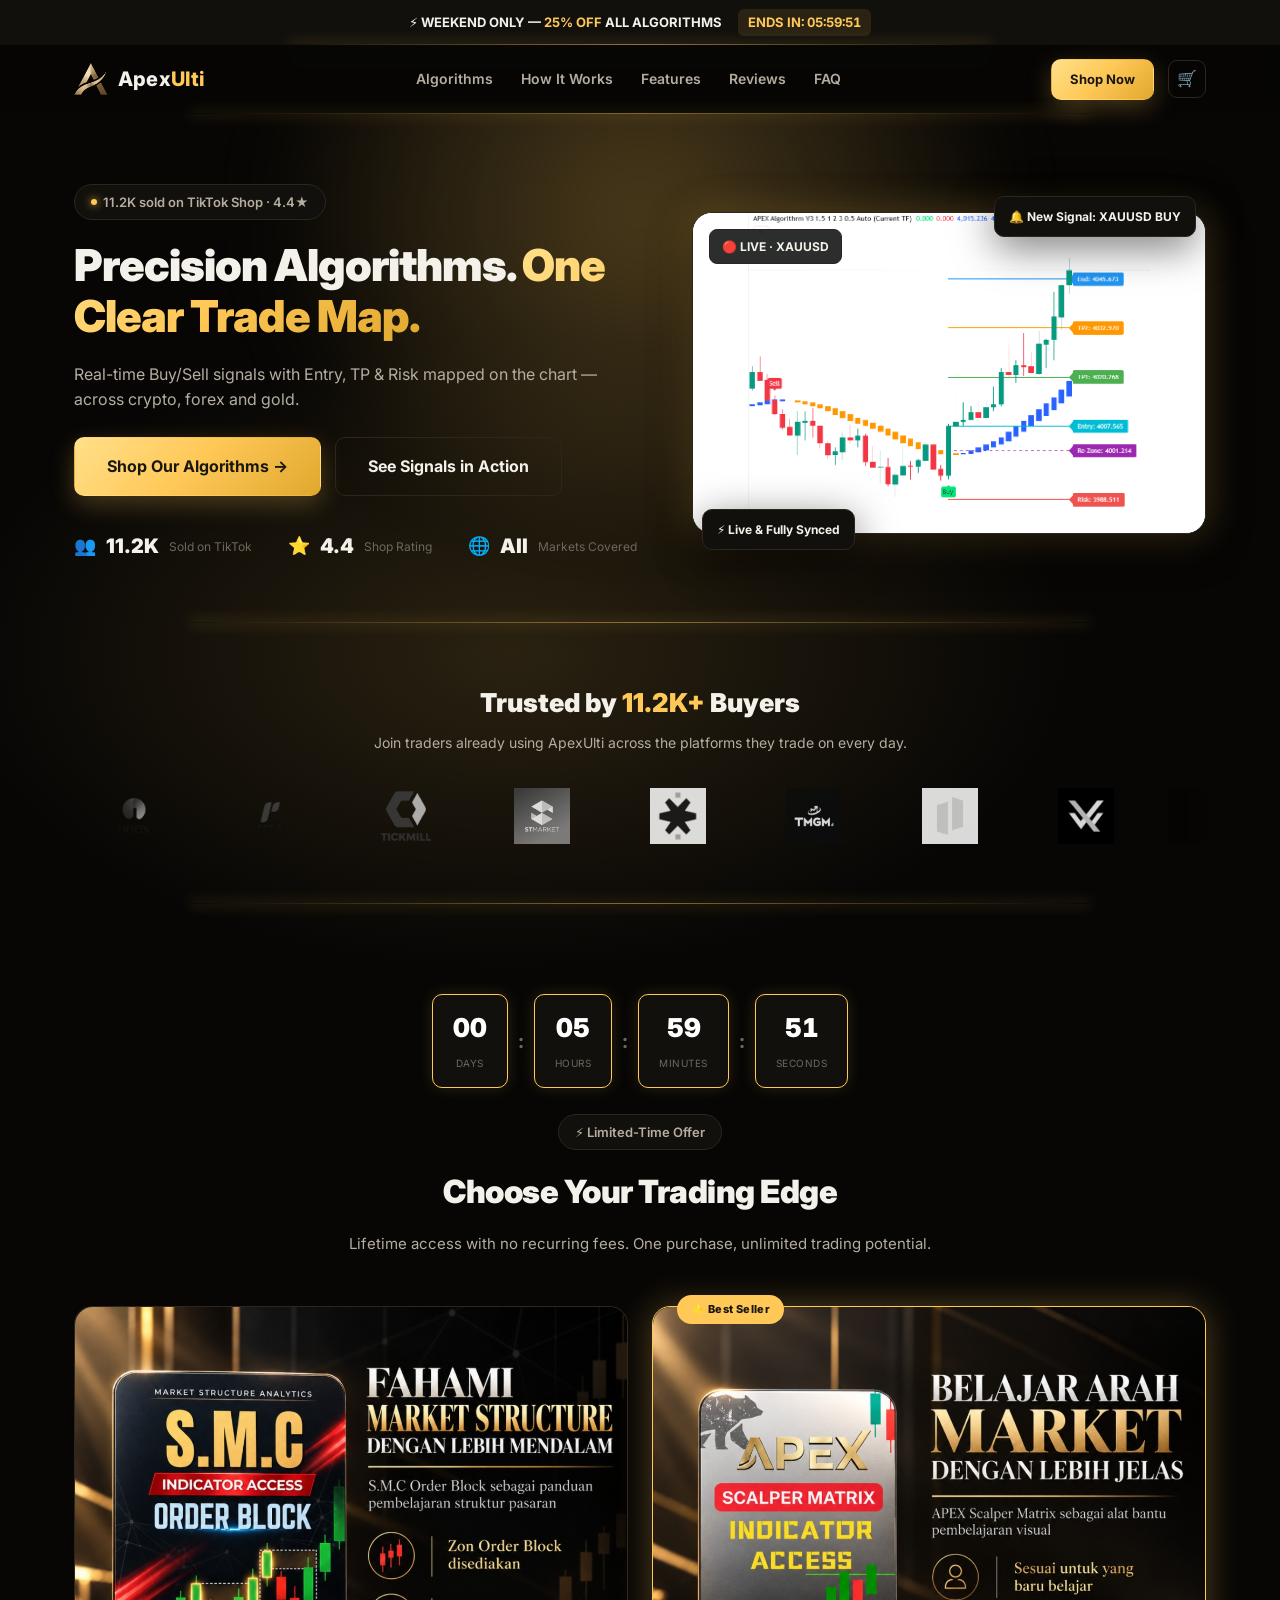
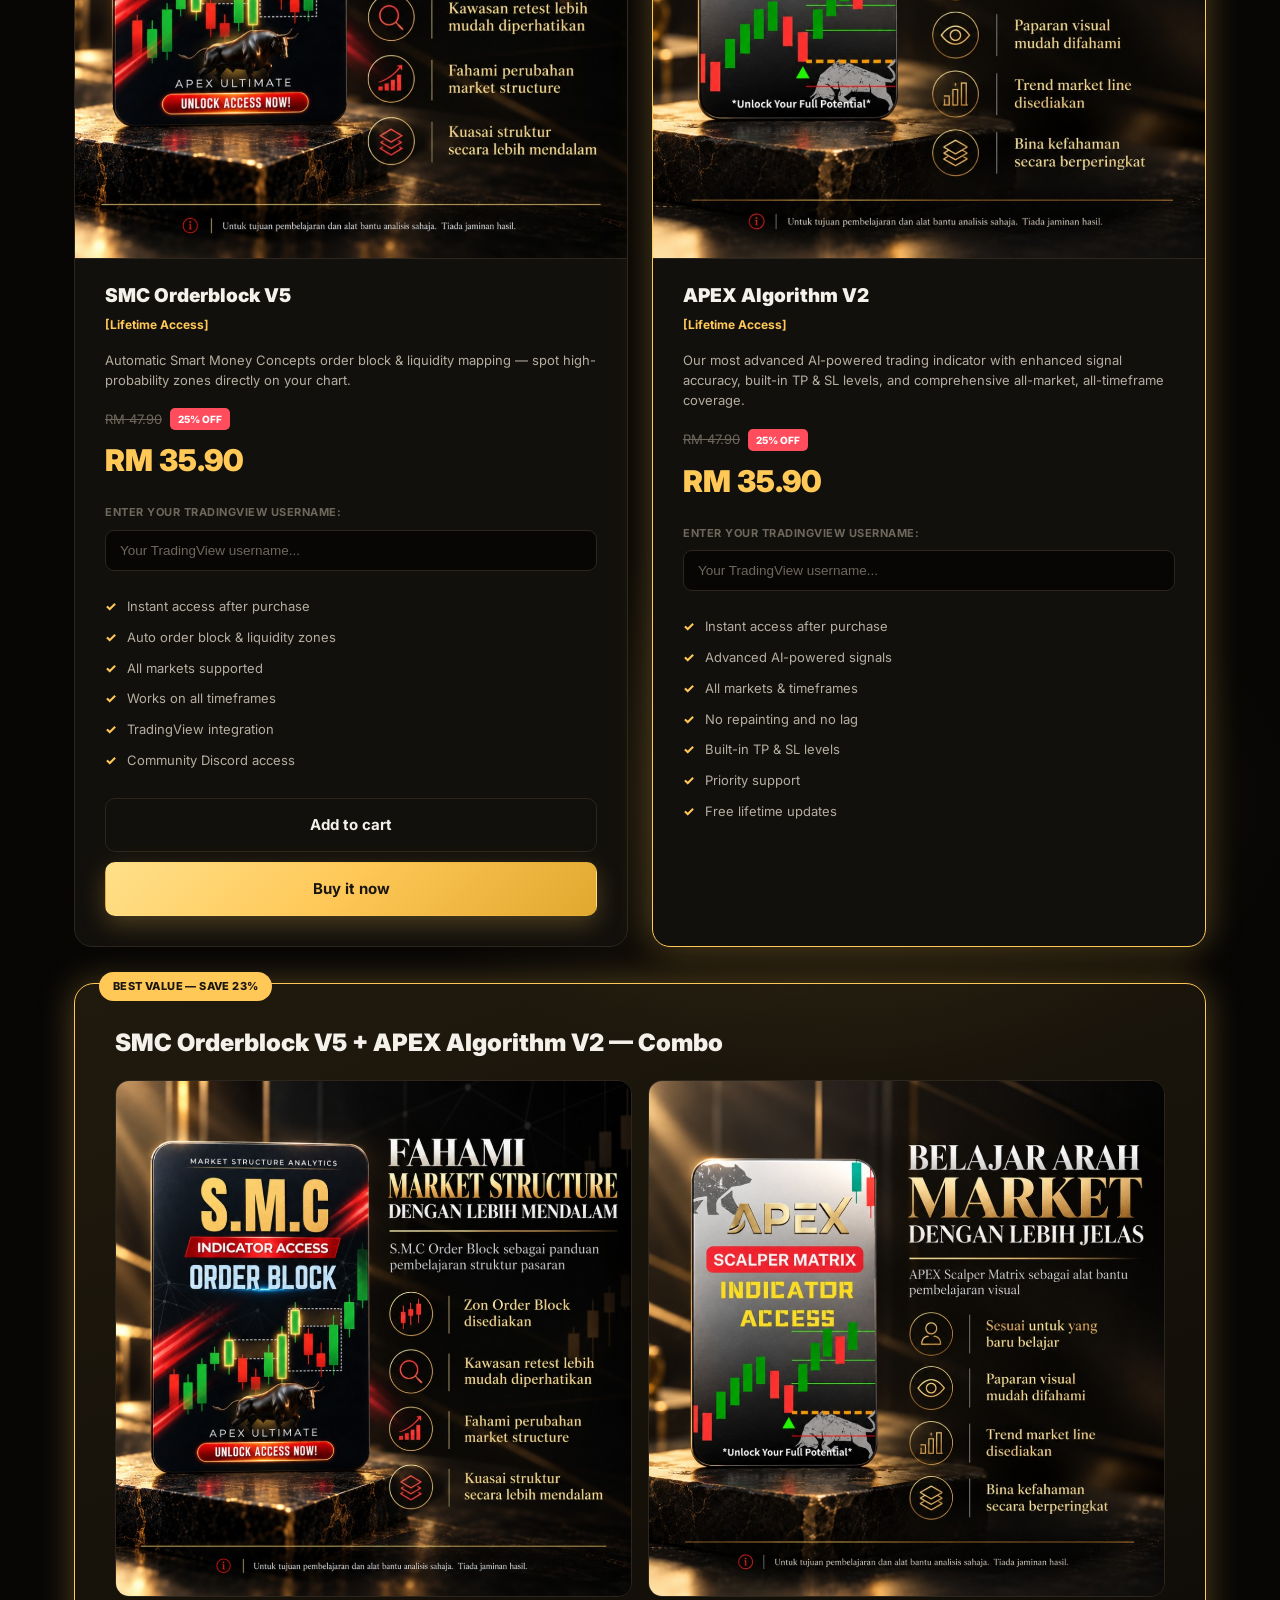
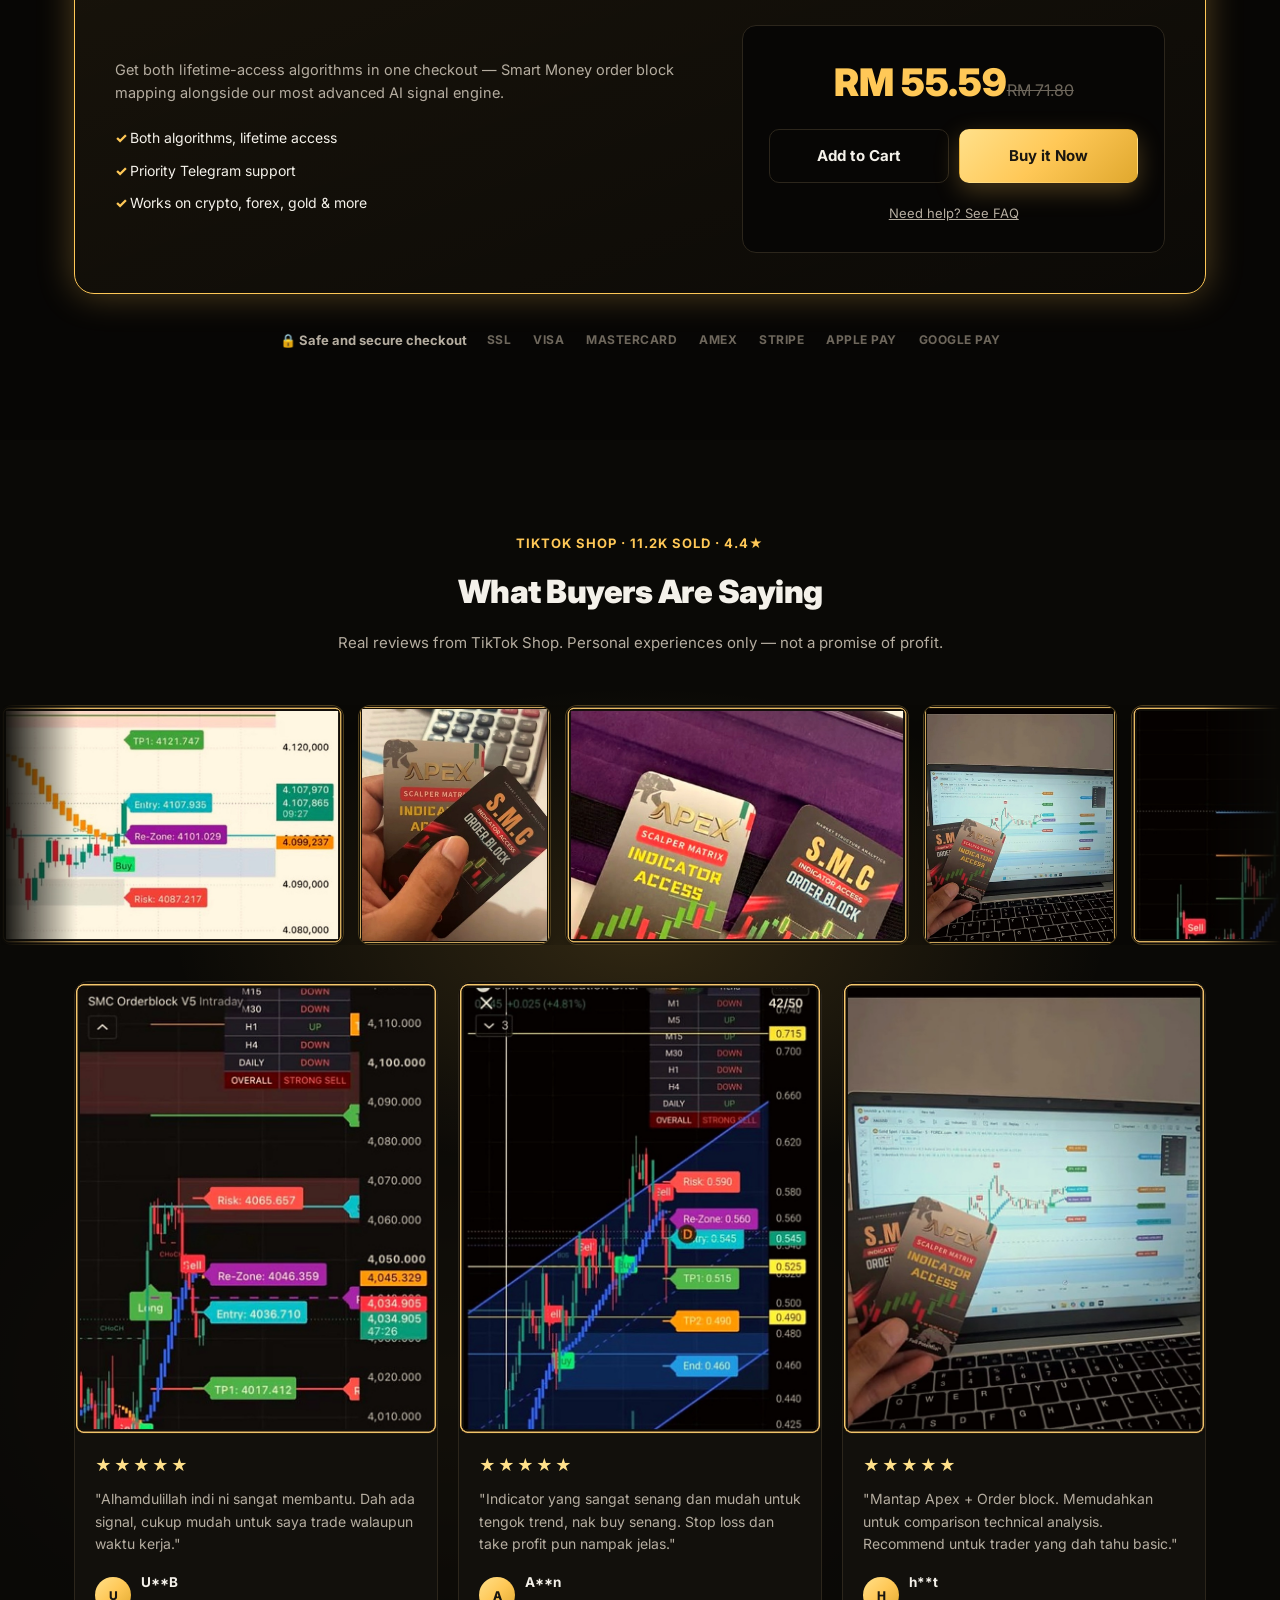
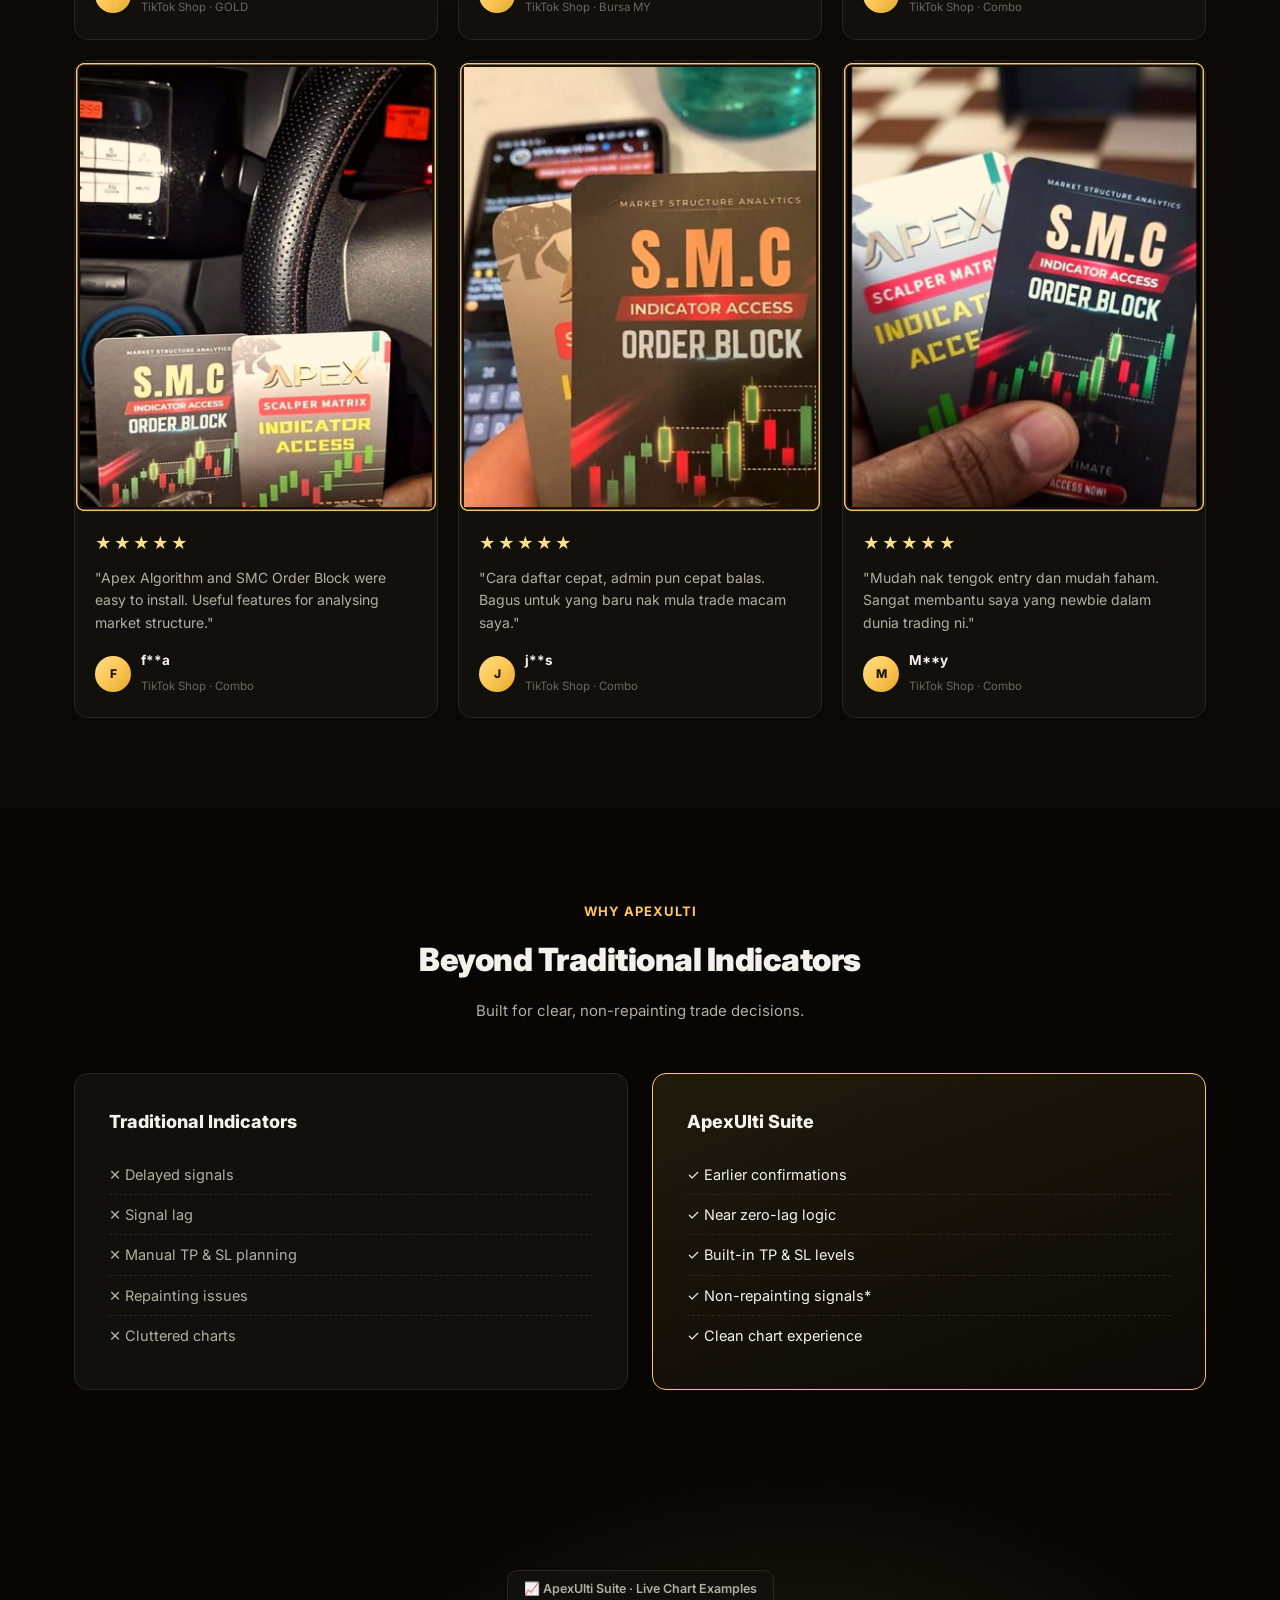
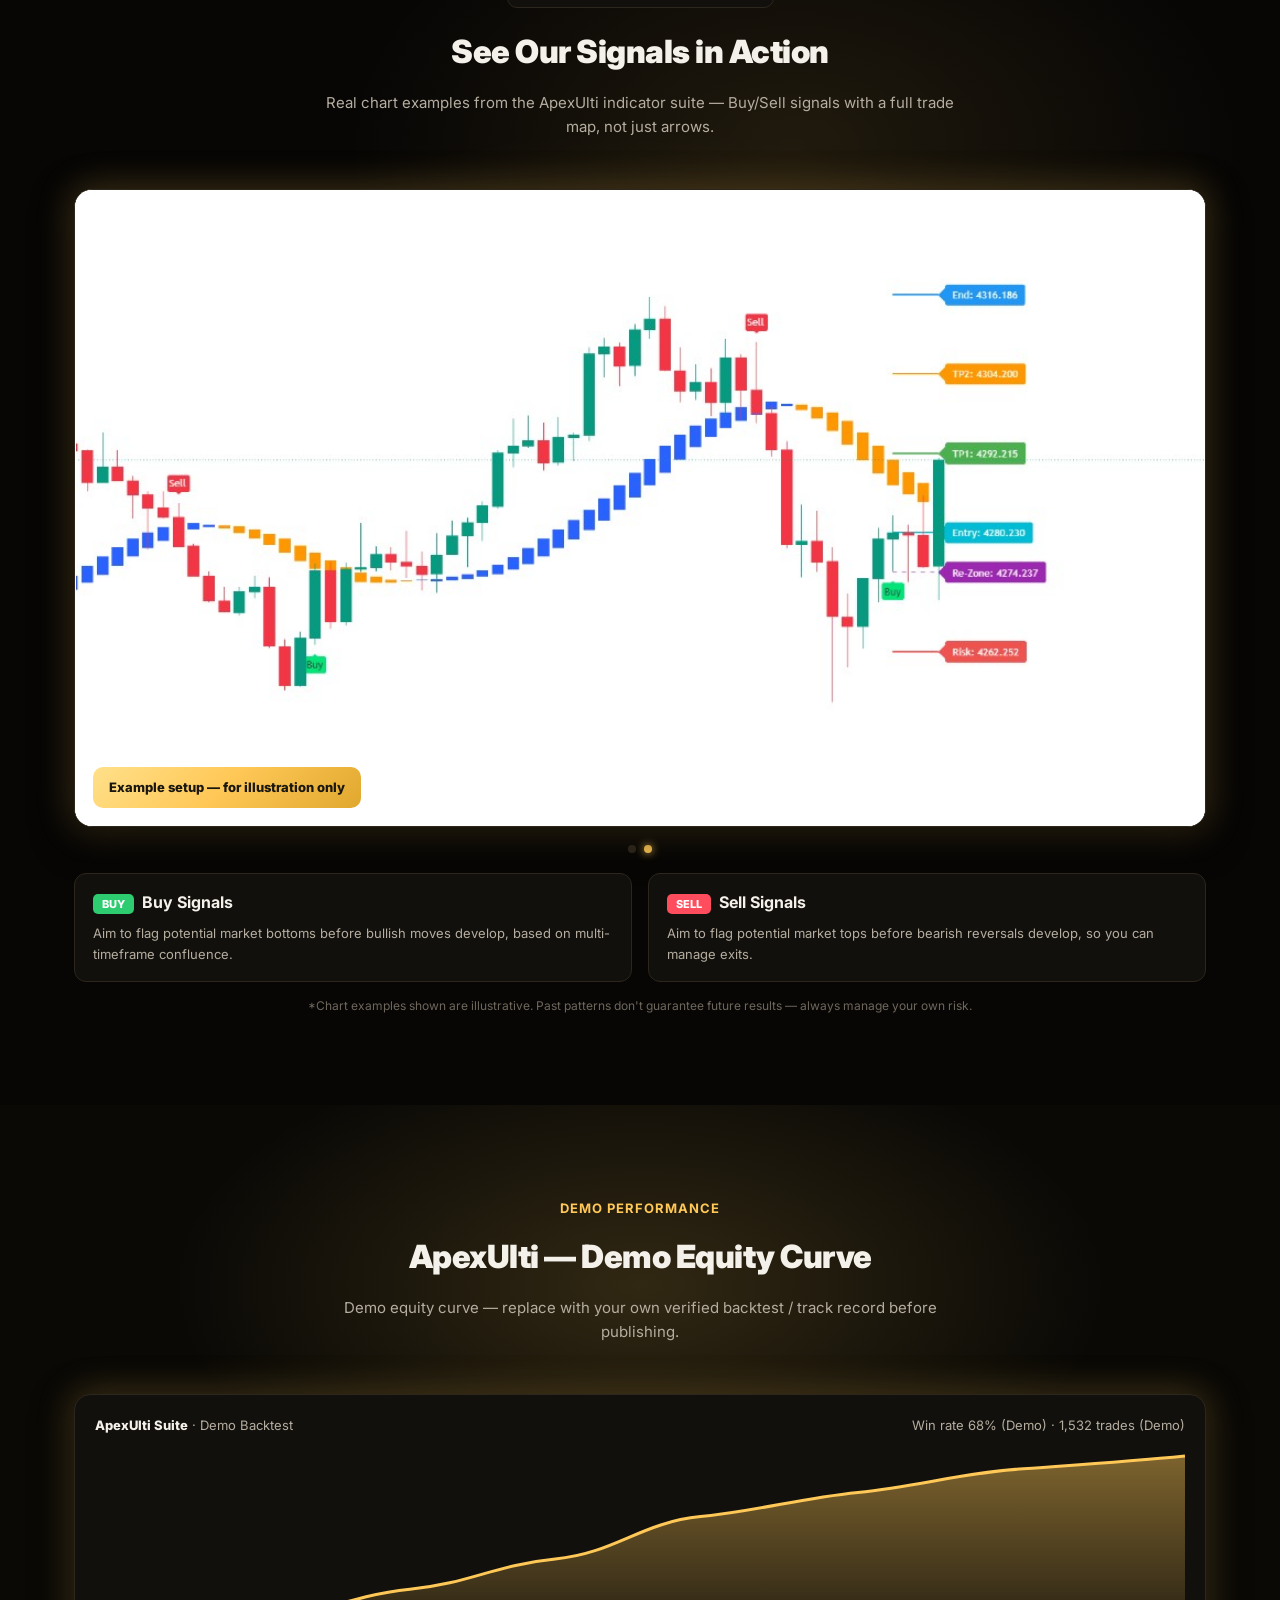
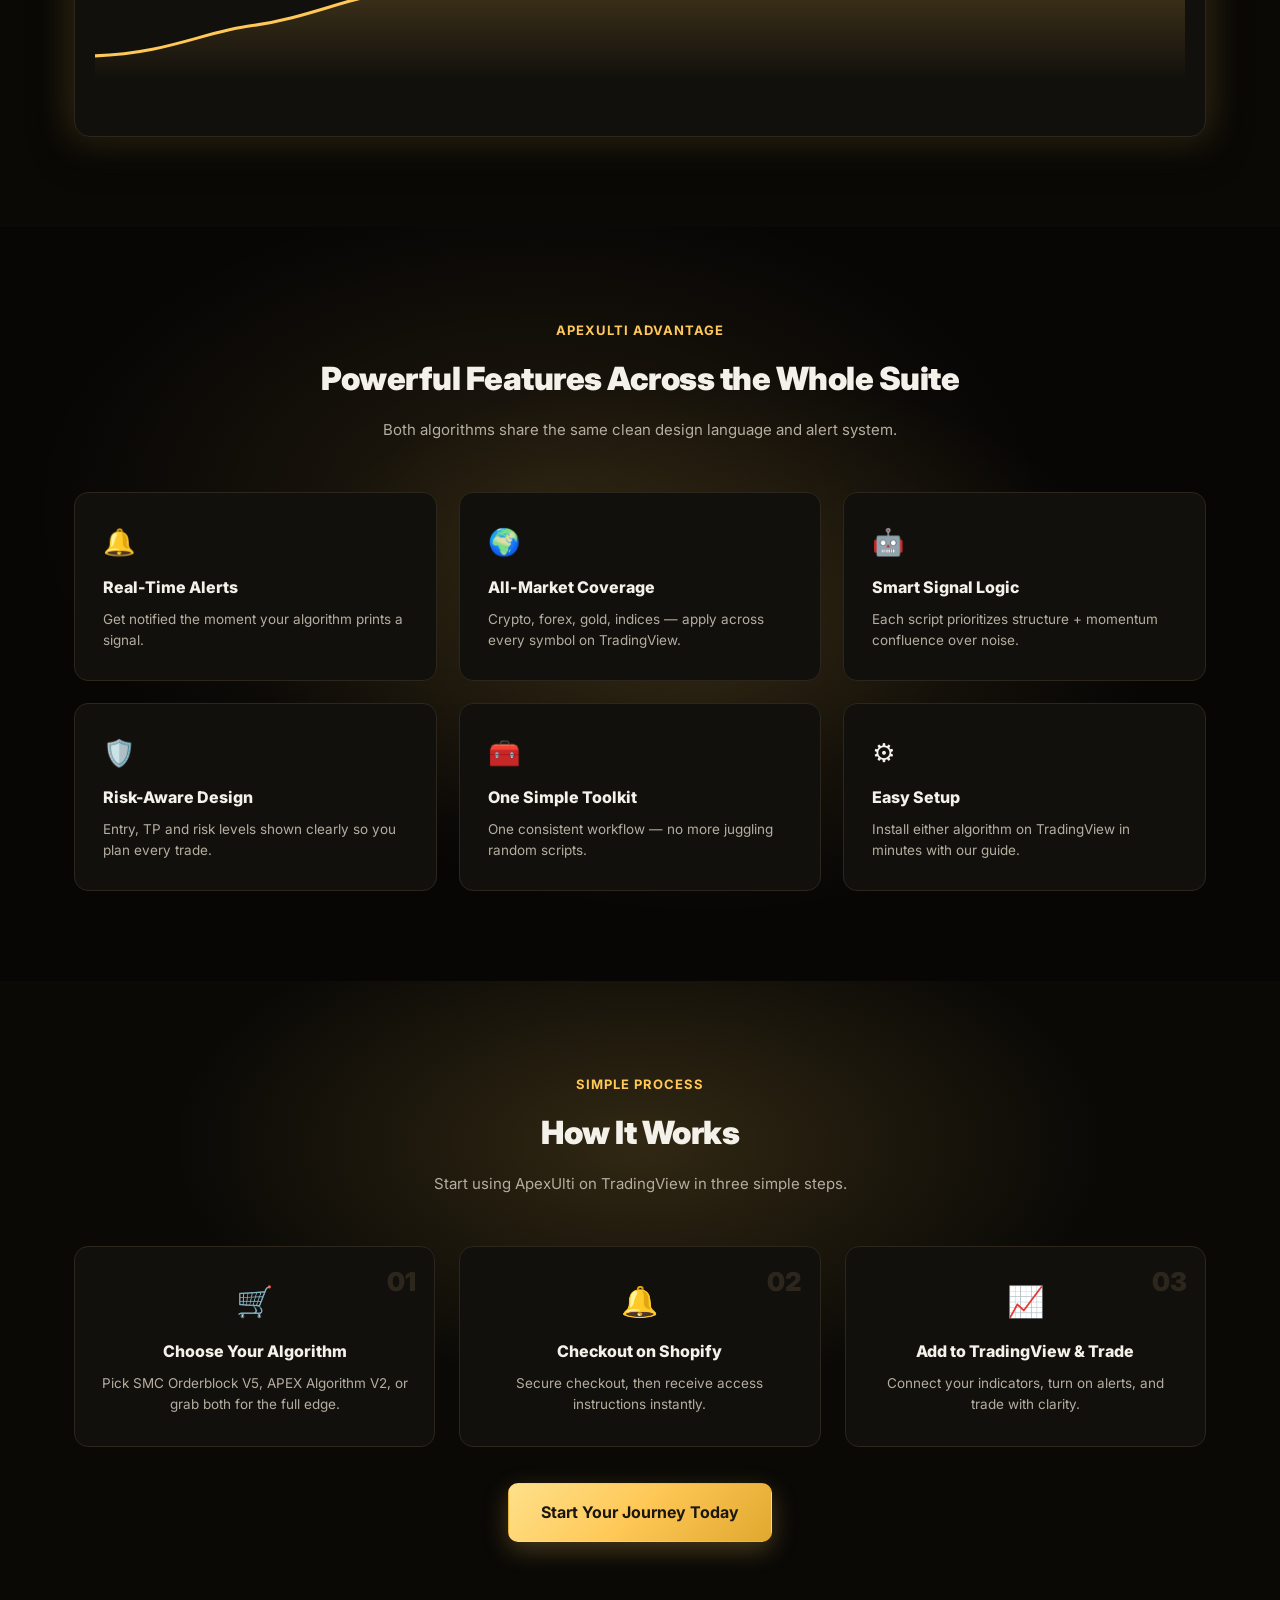
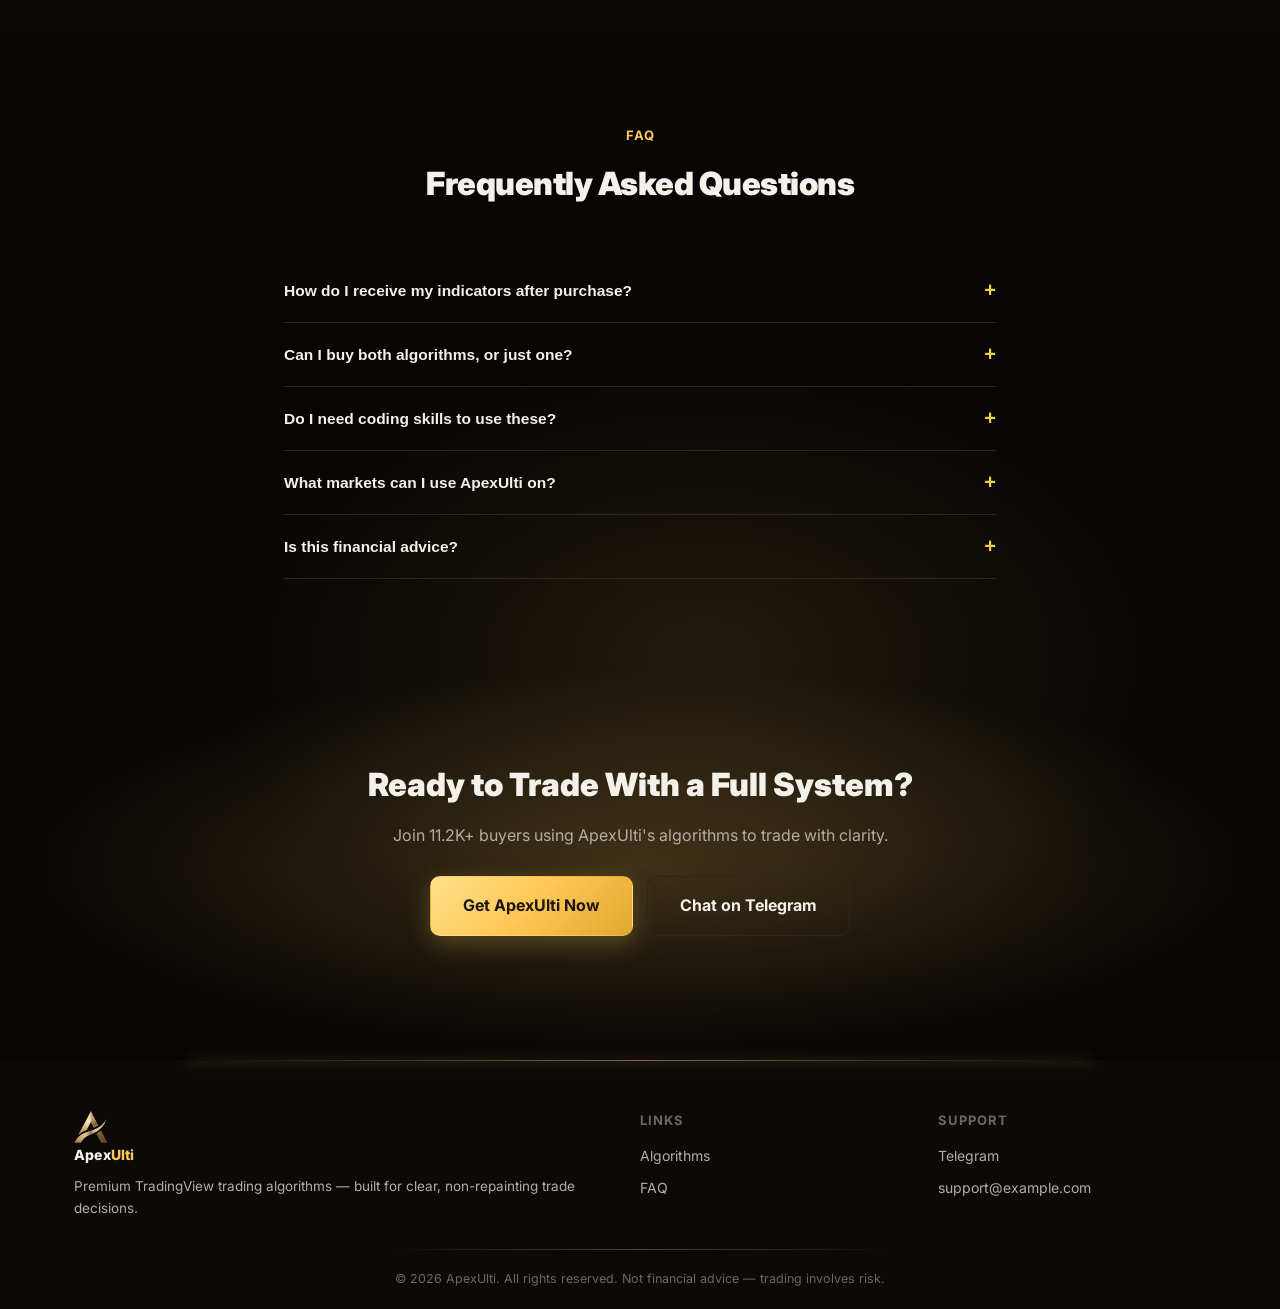
==== index.html @ b7e6ba65 "Show HD TikTok buyer photos as a scrolling review marquee. Co-authored-by: Cursor <cursoragent@curso" ====
<!DOCTYPE html>
<html lang="en">
<head>
<meta charset="UTF-8">
<meta name="viewport" content="width=device-width, initial-scale=1.0">
<title>ApexUlti — Premium TradingView Trading Algorithms</title>
<meta name="description" content="SMC Orderblock V5 and APEX Algorithm V2 — premium TradingView trading algorithms. Real-time AI signals, non-repainting, built for clear entries and exits. Instant checkout via Shopify.">
<link rel="preconnect" href="https://fonts.googleapis.com">
<link href="https://fonts.googleapis.com/css2?family=Inter:wght@400;500;600;700;800;900&display=swap" rel="stylesheet">
<link rel="stylesheet" href="style.css?v=20261111rev3">
<style>
  .bundle-posters,.bundle-collage,.combo-shots{
    display:grid !important;
    grid-template-columns:1fr 1fr !important;
    width:100% !important;
    gap:16px !important;
    margin:0 0 28px !important;
  }
  .bundle-posters img,.bundle-collage img,.combo-shots img{
    width:100% !important;
    max-width:100% !important;
    height:auto !important;
    max-height:none !important;
    min-height:0 !important;
    aspect-ratio:1 / 1 !important;
    object-fit:contain !important;
    object-position:center !important;
    display:block !important;
    background:#0a0908;
    border-radius:14px;
  }
</style>
</head>
<body>

<!-- ===== Announcement / Countdown Bar ===== -->
<div class="announce-bar">
  <span>⚡ WEEKEND ONLY — <strong>25% OFF</strong> ALL ALGORITHMS</span>
  <span class="announce-timer">ENDS IN: <span id="topCountdown">06:00:00</span></span>
</div>

<!-- ===== Navbar ===== -->
<header class="navbar" id="navbar">
  <div class="nav-container">
    <a href="#home" class="logo"><img class="logo-icon" src="images/logo.png?v=gold" alt="ApexUlti logo"><span class="logo-text">Apex<span class="logo-accent">Ulti</span></span></a>
    <nav class="nav-links" id="navLinks">
      <a href="#flagship">Algorithms</a>
      <a href="#showcase">How It Works</a>
      <a href="#features">Features</a>
      <a href="#testimonials">Reviews</a>
      <a href="#faq">FAQ</a>
    </nav>
    <div class="nav-actions">
      <a href="#flagship" class="btn btn-primary btn-sm">Shop Now</a>
      <a href="#" class="cart-icon" id="cartLink" title="View cart">🛒</a>
      <button class="nav-toggle" id="navToggle" aria-label="Menu">
        <span></span><span></span><span></span>
      </button>
    </div>
  </div>
</header>

<main>

  <!-- ===== Hero ===== -->
  <section class="hero" id="home">
    <div class="hero-bg-glow"></div>
    <div class="container hero-grid">
      <div class="hero-copy reveal">
        <span class="pill"><span class="pill-dot"></span> 11.2K sold on TikTok Shop · 4.4★</span>
        <h1>Precision Algorithms. <span class="text-gradient">One Clear Trade Map.</span></h1>
        <p class="hero-sub">Real-time Buy/Sell signals with Entry, TP &amp; Risk mapped on the chart — across crypto, forex and gold.</p>
        <div class="hero-cta">
          <a href="#flagship" class="btn btn-primary btn-lg">Shop Our Algorithms →</a>
          <a href="#showcase" class="btn btn-ghost btn-lg">See Signals in Action</a>
        </div>
        <div class="hero-stats">
          <div><span class="stat-icon">👥</span><div><strong>11.2K</strong><small>Sold on TikTok</small></div></div>
          <div><span class="stat-icon">⭐</span><div><strong>4.4</strong><small>Shop Rating</small></div></div>
          <div><span class="stat-icon">🌐</span><div><strong>All</strong><small>Markets Covered</small></div></div>
        </div>
      </div>

      <div class="hero-visual reveal">
        <div class="hero-shot">
          <img src="images/apex-chart-buy.png?v=1" alt="ApexUlti live signal example — Buy/Sell with Entry, TP and Risk levels">
          <span class="hero-shot-tag">🔴 LIVE · XAUUSD</span>
        </div>
        <div class="floating-card floating-card-1">🔔 New Signal: XAUUSD BUY</div>
        <div class="floating-card floating-card-2">⚡ Live &amp; Fully Synced</div>
      </div>
    </div>
  </section>

  <!-- ===== Trusted by ===== -->
  <section class="trust-bar reveal">
    <div class="container">
      <h3>Trusted by <span>11.2K+</span> Buyers</h3>
      <p>Join traders already using ApexUlti across the platforms they trade on every day.</p>
      <div class="logo-marquee">
        <div class="logo-track" id="logoTrack">
          <span class="logo-chip"><img src="images/logos/neex.png" alt="NEEX"></span>
          <span class="logo-chip"><img src="images/logos/puprime.png" alt="PU Prime"></span>
          <span class="logo-chip"><img src="images/logos/tickmill.png" alt="Tickmill"></span>
          <span class="logo-chip"><img src="images/logos/st.png" alt="ST Market"></span>
          <span class="logo-chip"><img src="images/logos/startrader.png" alt="StarTrader"></span>
          <span class="logo-chip"><img src="images/logos/tmgm.png" alt="TMGM"></span>
          <span class="logo-chip"><img src="images/logos/ultima.png" alt="Ultima Markets"></span>
          <span class="logo-chip"><img src="images/logos/valetax.png" alt="Valetax"></span>
          <span class="logo-chip"><img src="images/logos/xm.png" alt="XM"></span>
          <span class="logo-chip"><img src="images/logos/fpg.png" alt="FPG"></span>
          <span class="logo-chip"><img src="images/logos/vantage.png" alt="Vantage"></span>
          <span class="logo-chip"><img src="images/logos/hfm.png" alt="HFM"></span>
          <span class="logo-chip"><img src="images/logos/vt.png" alt="VT Markets"></span>
        </div>
      </div>
    </div>
  </section>

  <!-- ===== Flagship Products (2-card GainzAlgo-style pricing) ===== -->
  <section class="section" id="flagship">
    <div class="container">
      <div class="flagship-timer reveal">
        <div class="t-box"><strong id="fd">00</strong><small>DAYS</small></div>
        <span class="t-colon">:</span>
        <div class="t-box"><strong id="fh">07</strong><small>HOURS</small></div>
        <span class="t-colon">:</span>
        <div class="t-box"><strong id="fm">49</strong><small>MINUTES</small></div>
        <span class="t-colon">:</span>
        <div class="t-box"><strong id="fs">40</strong><small>SECONDS</small></div>
      </div>
      <div class="section-head reveal">
        <span class="pill" style="margin:0 auto 16px;">⚡ Limited-Time Offer</span>
        <h2>Choose Your Trading Edge</h2>
        <p>Lifetime access with no recurring fees. One purchase, unlimited trading potential.</p>
      </div>

      <div class="flagship-grid">

        <!-- SMC Orderblock V5 -->
        <div class="flagship-card reveal">
          <div class="flagship-image"><img src="images/smc-product.jpg?v=1" alt="SMC Orderblock V5 — Indicator Access"></div>
          <h3 class="flagship-title">SMC Orderblock V5<small>[Lifetime Access]</small></h3>
          <p class="flagship-desc">Automatic Smart Money Concepts order block &amp; liquidity mapping — spot high-probability zones directly on your chart.</p>
          <div class="flagship-price-row"><span class="flagship-was" data-was>RM 47.90</span><span class="flagship-off">25% OFF</span></div>
          <div class="flagship-now" data-now>RM 35.90</div>
          <label class="flagship-toggle-label" for="smcUsername">Enter your TradingView username:</label>
          <input class="flagship-input" id="smcUsername" type="text" placeholder="Your TradingView username...">
          <ul class="flagship-feats">
            <li>Instant access after purchase</li>
            <li>Auto order block &amp; liquidity zones</li>
            <li>All markets supported</li>
            <li>Works on all timeframes</li>
            <li>TradingView integration</li>
            <li>Community Discord access</li>
          </ul>
          <div class="flagship-buttons">
            <a href="#" class="btn btn-outline btn-block cart-btn" id="smcCart" data-variant-key="smc">Add to cart</a>
            <a href="#" class="btn btn-primary btn-block buy-btn" id="smcBuy" data-variant-key="smc">Buy it now</a>
          </div>
        </div>

        <!-- APEX Algorithm V2 -->
        <div class="flagship-card featured reveal">
          <span class="badge">⭐ Best Seller</span>
          <div class="flagship-image"><img src="images/apex-product.jpg?v=1" alt="APEX Algorithm V2 — Indicator Access"></div>
          <h3 class="flagship-title">APEX Algorithm V2<small>[Lifetime Access]</small></h3>
          <p class="flagship-desc">Our most advanced AI-powered trading indicator with enhanced signal accuracy, built-in TP &amp; SL levels, and comprehensive all-market, all-timeframe coverage.</p>
          <div class="flagship-price-row"><span class="flagship-was" data-was>RM 47.90</span><span class="flagship-off">25% OFF</span></div>
          <div class="flagship-now" data-now>RM 35.90</div>
          <label class="flagship-toggle-label" for="apexUsername">Enter your TradingView username:</label>
          <input class="flagship-input" id="apexUsername" type="text" placeholder="Your TradingView username...">
          <ul class="flagship-feats">
            <li>Instant access after purchase</li>
            <li>Advanced AI-powered signals</li>
            <li>All markets &amp; timeframes</li>
            <li>No repainting and no lag</li>
            <li>Built-in TP &amp; SL levels</li>
            <li>Priority support</li>
            <li>Free lifetime updates</li>
          </ul>
          <div class="flagship-buttons">
            <div id="product-component-1786475486738" class="shopify-buy-embed"></div>
            <script type="text/javascript">
            /*<![CDATA[*/
            (function () {
              var scriptURL = 'https://sdks.shopifycdn.com/buy-button/latest/buy-button-storefront.min.js';
              if (window.ShopifyBuy) {
                if (window.ShopifyBuy.UI) {
                  ShopifyBuyInit();
                } else {
                  loadScript();
                }
              } else {
                loadScript();
              }
              function loadScript() {
                var script = document.createElement('script');
                script.async = true;
                script.src = scriptURL;
                (document.getElementsByTagName('head')[0] || document.getElementsByTagName('body')[0]).appendChild(script);
                script.onload = ShopifyBuyInit;
              }
              function ShopifyBuyInit() {
                var client = ShopifyBuy.buildClient({
                  domain: 'kciyd0-0u.myshopify.com',
                  storefrontAccessToken: '686cb26bfa89400aeb992ea69b602d61',
                });
                ShopifyBuy.UI.onReady(client).then(function (ui) {
                  ui.createComponent('product', {
                    id: '7917826637875',
                    node: document.getElementById('product-component-1786475486738'),
                    moneyFormat: 'RM%7B%7Bamount%7D%7D%20MYR',
                    options: {
              "product": {
                "styles": {
                  "product": {
                    "@media (min-width: 601px)": {
                      "max-width": "100%",
                      "margin-left": "0px",
                      "margin-bottom": "0px"
                    }
                  },
                  "button": {
                    "width": "100%",
                    "font-size": "15px",
                    "font-weight": "700",
                    "padding-top": "16px",
                    "padding-bottom": "16px",
                    "border-radius": "10px",
                    "border": "none",
                    "color": "#1a1610",
                    "background-image": "linear-gradient(135deg, #ffe08a 0%, #ffc857 48%, #e0a82e 100%)",
                    "background-color": "#ffc857",
                    "box-shadow": "0 8px 24px rgba(255,200,87,0.35)",
                    ":hover": {
                      "background-color": "#ffc857",
                      "box-shadow": "0 12px 32px rgba(255,200,87,0.5)"
                    },
                    ":focus": {
                      "background-color": "#ffc857"
                    }
                  }
                },
                "buttonDestination": "checkout",
                "contents": {
                  "img": false,
                  "title": false,
                  "price": false
                },
                "text": {
                  "button": "Buy it now"
                }
              },
              "productSet": {
                "styles": {
                  "products": {
                    "@media (min-width: 601px)": {
                      "margin-left": "-20px"
                    }
                  }
                }
              },
              "modalProduct": {
                "contents": {
                  "img": false,
                  "imgWithCarousel": true,
                  "button": false,
                  "buttonWithQuantity": true
                },
                "styles": {
                  "product": {
                    "@media (min-width: 601px)": {
                      "max-width": "100%",
                      "margin-left": "0px",
                      "margin-bottom": "0px"
                    }
                  },
                  "button": {
                    ":hover": {
                      "background-color": "#23bd5d"
                    },
                    "background-color": "#27d267",
                    ":focus": {
                      "background-color": "#23bd5d"
                    }
                  }
                },
                "text": {
                  "button": "Add to cart"
                }
              },
              "option": {},
              "cart": {
                "styles": {
                  "button": {
                    ":hover": {
                      "background-color": "#23bd5d"
                    },
                    "background-color": "#27d267",
                    ":focus": {
                      "background-color": "#23bd5d"
                    }
                  }
                },
                "text": {
                  "total": "Subtotal",
                  "button": "Checkout"
                }
              },
              "toggle": {
                "styles": {
                  "toggle": {
                    "background-color": "#27d267",
                    ":hover": {
                      "background-color": "#23bd5d"
                    },
                    ":focus": {
                      "background-color": "#23bd5d"
                    }
                  }
                }
              }
            },
                  });
                });
              }
            })();
            /*]]>*/
            </script>
          </div>
        </div>

      </div>

      <!-- Combo: both algorithms together -->
      <div class="bundle-card reveal" style="margin:36px 0 0;">
        <span class="badge">BEST VALUE — SAVE 23%</span>
        <h3>SMC Orderblock V5 + APEX Algorithm V2 — Combo</h3>
        <div class="combo-shots">
          <img src="images/smc-product.jpg?v=3" alt="SMC Orderblock V5" width="1024" height="1024" style="width:100%;height:auto;aspect-ratio:1/1;object-fit:contain;">
          <img src="images/apex-product.jpg?v=3" alt="APEX Algorithm V2" width="1024" height="1024" style="width:100%;height:auto;aspect-ratio:1/1;object-fit:contain;">
        </div>
        <div class="bundle-grid">
          <div class="bundle-info">
            <p>Get both lifetime-access algorithms in one checkout — Smart Money order block mapping alongside our most advanced AI signal engine.</p>
            <ul class="bundle-feats">
              <li>Both algorithms, lifetime access</li>
              <li>Priority Telegram support</li>
              <li>Works on crypto, forex, gold &amp; more</li>
            </ul>
          </div>
          <div class="bundle-buy">
            <div class="bundle-price"><span class="price-now">RM 55.59</span><span class="price-was">RM 71.80</span></div>
            <div class="btn-row" style="margin-bottom:10px;">
              <a href="#" class="btn btn-outline cart-btn" data-variant-key="combo">Add to Cart</a>
              <a href="#" class="btn btn-primary buy-btn" data-variant-key="combo">Buy it Now</a>
            </div>
            <a href="#faq" class="btn-link">Need help? See FAQ</a>
          </div>
        </div>
      </div>

      <div class="flagship-payment reveal">
        <span>🔒 Safe and secure checkout</span>
        <div class="payment-icons" style="margin:0;">
          <span>SSL</span><span>VISA</span><span>MASTERCARD</span><span>AMEX</span><span>STRIPE</span><span>APPLE PAY</span><span>GOOGLE PAY</span>
        </div>
      </div>
    </div>
  </section>

  <!-- ===== Testimonials (right under products so buyers see real proof) ===== -->
  <section class="section section-alt" id="testimonials">
    <div class="container">
      <div class="section-head reveal">
        <span class="eyebrow">TikTok Shop · 11.2K Sold · 4.4★</span>
        <h2>What Buyers Are Saying</h2>
        <p>Real reviews from TikTok Shop. Personal experiences only — not a promise of profit.</p>
      </div>
    </div>
    <div class="review-marquee" aria-label="Buyer photos from TikTok Shop">
      <div class="review-track" id="reviewTrack">
        <img src="images/reviews/review-01.jpg?v=3" alt="Buyer gold chart with Buy, TP and Risk">
        <img src="images/reviews/review-08.jpg?v=3" alt="Buyer holding APEX and SMC cards">
        <img src="images/reviews/review-02.jpg?v=3" alt="Buyer APEX and SMC access cards">
        <img src="images/reviews/review-10.jpg?v=3" alt="Buyer cards in front of live laptop chart">
        <img src="images/reviews/review-03.jpg?v=3" alt="Buyer TradingView gold signals">
        <img src="images/reviews/review-11.jpg?v=3" alt="Buyer APEX and SMC cards in car">
        <img src="images/reviews/review-04.jpg?v=3" alt="Buyer APEX card in front of monitor">
        <img src="images/reviews/review-12.jpg?v=3" alt="Buyer SMC Order Block card close-up">
        <img src="images/reviews/review-05.jpg?v=3" alt="Buyer gold Buy and Sell signals">
        <img src="images/reviews/review-13.jpg?v=3" alt="Buyer APEX and SMC cards on table">
        <img src="images/reviews/review-06.jpg?v=3" alt="Buyer APEX Scalper Matrix card">
        <img src="images/reviews/review-14.jpg?v=3" alt="Buyer APEX and SMC cards side by side">
        <img src="images/reviews/review-07.jpg?v=3" alt="Buyer gold chart with SMC and APEX">
        <img src="images/reviews/review-15.jpg?v=3" alt="Buyer holding both access cards">
        <img src="images/reviews/review-09.jpg?v=3" alt="Buyer JHM chart with Buy Sell TP">
        <img src="images/reviews/review-16.jpg?v=3" alt="Buyer APEX and SMC cards on marble">
      </div>
    </div>
    <div class="container">
      <div class="testi-grid">
        <div class="testi-card reveal">
          <img class="testi-photo" src="images/reviews/review-07.jpg?v=3" alt="Gold chart with SMC Orderblock and APEX">
          <div class="testi-body">
            <div class="stars">★★★★★</div>
            <p>"Alhamdulillah indi ni sangat membantu. Dah ada signal, cukup mudah untuk saya trade walaupun waktu kerja."</p>
            <div class="testi-author"><span class="avatar">U</span><div><strong>U**B</strong><small>TikTok Shop · GOLD</small></div></div>
          </div>
        </div>
        <div class="testi-card reveal">
          <img class="testi-photo" src="images/reviews/review-09.jpg?v=3" alt="JHM chart with Buy Sell and take profit">
          <div class="testi-body">
            <div class="stars">★★★★★</div>
            <p>"Indicator yang sangat senang dan mudah untuk tengok trend, nak buy senang. Stop loss dan take profit pun nampak jelas."</p>
            <div class="testi-author"><span class="avatar">A</span><div><strong>A**n</strong><small>TikTok Shop · Bursa MY</small></div></div>
          </div>
        </div>
        <div class="testi-card reveal">
          <img class="testi-photo" src="images/reviews/review-10.jpg?v=3" alt="APEX and SMC cards with laptop chart">
          <div class="testi-body">
            <div class="stars">★★★★★</div>
            <p>"Mantap Apex + Order block. Memudahkan untuk comparison technical analysis. Recommend untuk trader yang dah tahu basic."</p>
            <div class="testi-author"><span class="avatar">H</span><div><strong>h**t</strong><small>TikTok Shop · Combo</small></div></div>
          </div>
        </div>
        <div class="testi-card reveal">
          <img class="testi-photo" src="images/reviews/review-11.jpg?v=3" alt="APEX and SMC cards from buyer">
          <div class="testi-body">
            <div class="stars">★★★★★</div>
            <p>"Apex Algorithm and SMC Order Block were easy to install. Useful features for analysing market structure."</p>
            <div class="testi-author"><span class="avatar">F</span><div><strong>f**a</strong><small>TikTok Shop · Combo</small></div></div>
          </div>
        </div>
        <div class="testi-card reveal">
          <img class="testi-photo" src="images/reviews/review-12.jpg?v=3" alt="SMC Order Block card close-up">
          <div class="testi-body">
            <div class="stars">★★★★★</div>
            <p>"Cara daftar cepat, admin pun cepat balas. Bagus untuk yang baru nak mula trade macam saya."</p>
            <div class="testi-author"><span class="avatar">J</span><div><strong>j**s</strong><small>TikTok Shop · Combo</small></div></div>
          </div>
        </div>
        <div class="testi-card reveal">
          <img class="testi-photo" src="images/reviews/review-15.jpg?v=3" alt="Buyer holding APEX and SMC cards">
          <div class="testi-body">
            <div class="stars">★★★★★</div>
            <p>"Mudah nak tengok entry dan mudah faham. Sangat membantu saya yang newbie dalam dunia trading ni."</p>
            <div class="testi-author"><span class="avatar">M</span><div><strong>M**y</strong><small>TikTok Shop · Combo</small></div></div>
          </div>
        </div>
      </div>
    </div>
  </section>

  <!-- ===== Why ApexUlti (moved out of hero to keep first screen light) ===== -->
  <section class="section">
    <div class="container">
      <div class="section-head reveal">
        <span class="eyebrow">Why ApexUlti</span>
        <h2>Beyond Traditional Indicators</h2>
        <p>Built for clear, non-repainting trade decisions.</p>
      </div>
      <div class="compare-grid reveal">
        <div class="compare-card compare-bad">
          <h4>Traditional Indicators</h4>
          <ul>
            <li>✕ Delayed signals</li>
            <li>✕ Signal lag</li>
            <li>✕ Manual TP &amp; SL planning</li>
            <li>✕ Repainting issues</li>
            <li>✕ Cluttered charts</li>
          </ul>
        </div>
        <div class="compare-card compare-good">
          <h4>ApexUlti Suite</h4>
          <ul>
            <li>✓ Earlier confirmations</li>
            <li>✓ Near zero-lag logic</li>
            <li>✓ Built-in TP &amp; SL levels</li>
            <li>✓ Non-repainting signals*</li>
            <li>✓ Clean chart experience</li>
          </ul>
        </div>
      </div>
    </div>
  </section>

  <!-- ===== Signals Showcase ===== -->
  <section class="section" id="showcase">
    <div class="container">
      <div class="section-head reveal">
        <span class="showcase-tag">📈 ApexUlti Suite · Live Chart Examples</span>
        <h2>See Our Signals in Action</h2>
        <p>Real chart examples from the ApexUlti indicator suite — Buy/Sell signals with a full trade map, not just arrows.</p>
      </div>

      <div class="showcase-frame reveal">
        <img id="showcaseImg" src="images/apex-chart-buy.png?v=1" alt="ApexUlti signal example">
        <div class="showcase-banner">Example setup — for illustration only</div>
      </div>
      <div class="showcase-dots" id="showcaseDots"></div>

      <div class="showcase-info">
        <div class="showcase-info-card reveal">
          <span class="tag tag-buy-solid">BUY</span><strong>Buy Signals</strong>
          <p>Aim to flag potential market bottoms before bullish moves develop, based on multi-timeframe confluence.</p>
        </div>
        <div class="showcase-info-card reveal">
          <span class="tag tag-sell-solid">SELL</span><strong>Sell Signals</strong>
          <p>Aim to flag potential market tops before bearish reversals develop, so you can manage exits.</p>
        </div>
      </div>
      <p class="demo-note" style="text-align:center; margin-top:14px;">*Chart examples shown are illustrative. Past patterns don't guarantee future results — always manage your own risk.</p>
    </div>
  </section>

  <!-- ===== Backtest-style / Equity ===== -->
  <section class="section section-alt">
    <div class="container">
      <div class="section-head reveal">
        <span class="eyebrow">Demo Performance</span>
        <h2>ApexUlti — Demo Equity Curve</h2>
        <p class="demo-note">Demo equity curve — replace with your own verified backtest / track record before publishing.</p>
      </div>
      <div class="backtest-frame reveal">
        <div class="backtest-head">
          <span><strong>ApexUlti Suite</strong> · Demo Backtest</span>
          <span>Win rate 68% (Demo) · 1,532 trades (Demo)</span>
        </div>
        <svg viewBox="0 0 900 220" class="equity-svg" xmlns="http://www.w3.org/2000/svg">
          <defs>
            <linearGradient id="eqFill" x1="0" y1="0" x2="0" y2="1">
              <stop offset="0%" stop-color="#ffc857" stop-opacity="0.45"/>
              <stop offset="100%" stop-color="#ffc857" stop-opacity="0"/>
            </linearGradient>
          </defs>
          <path d="M0,190 L0,170 C60,168 90,150 130,145 C180,138 210,120 260,115 C310,110 330,95 380,90 C430,85 450,60 500,55 C550,50 580,40 630,35 C680,30 710,20 760,16 C800,13 850,10 900,5 L900,190 Z" fill="url(#eqFill)"/>
          <path d="M0,170 C60,168 90,150 130,145 C180,138 210,120 260,115 C310,110 330,95 380,90 C430,85 450,60 500,55 C550,50 580,40 630,35 C680,30 710,20 760,16 C800,13 850,10 900,5" fill="none" stroke="#ffc857" stroke-width="2.5"/>
        </svg>
      </div>
    </div>
  </section>

  <!-- ===== Features ===== -->
  <section class="section" id="features">
    <div class="container">
      <div class="section-head reveal">
        <span class="eyebrow">ApexUlti Advantage</span>
        <h2>Powerful Features Across the Whole Suite</h2>
        <p>Both algorithms share the same clean design language and alert system.</p>
      </div>
      <div class="features-grid">
        <div class="feature-item reveal"><div class="feature-icon">🔔</div><h4>Real-Time Alerts</h4><p>Get notified the moment your algorithm prints a signal.</p></div>
        <div class="feature-item reveal"><div class="feature-icon">🌍</div><h4>All-Market Coverage</h4><p>Crypto, forex, gold, indices — apply across every symbol on TradingView.</p></div>
        <div class="feature-item reveal"><div class="feature-icon">🤖</div><h4>Smart Signal Logic</h4><p>Each script prioritizes structure + momentum confluence over noise.</p></div>
        <div class="feature-item reveal"><div class="feature-icon">🛡️</div><h4>Risk-Aware Design</h4><p>Entry, TP and risk levels shown clearly so you plan every trade.</p></div>
        <div class="feature-item reveal"><div class="feature-icon">🧰</div><h4>One Simple Toolkit</h4><p>One consistent workflow — no more juggling random scripts.</p></div>
        <div class="feature-item reveal"><div class="feature-icon">⚙️</div><h4>Easy Setup</h4><p>Install either algorithm on TradingView in minutes with our guide.</p></div>
      </div>
    </div>
  </section>

  <!-- ===== How it works ===== -->
  <section class="section section-alt">
    <div class="container">
      <div class="section-head reveal">
        <span class="eyebrow">Simple Process</span>
        <h2>How It Works</h2>
        <p>Start using ApexUlti on TradingView in three simple steps.</p>
      </div>
      <div class="steps-grid reveal">
        <div class="step-card">
          <span class="step-num">01</span>
          <div class="step-icon">🛒</div>
          <h4>Choose Your Algorithm</h4>
          <p>Pick SMC Orderblock V5, APEX Algorithm V2, or grab both for the full edge.</p>
        </div>
        <div class="step-card">
          <span class="step-num">02</span>
          <div class="step-icon">🔔</div>
          <h4>Checkout on Shopify</h4>
          <p>Secure checkout, then receive access instructions instantly.</p>
        </div>
        <div class="step-card">
          <span class="step-num">03</span>
          <div class="step-icon">📈</div>
          <h4>Add to TradingView &amp; Trade</h4>
          <p>Connect your indicators, turn on alerts, and trade with clarity.</p>
        </div>
      </div>
      <div class="steps-cta reveal">
        <a href="#flagship" class="btn btn-primary btn-lg">Start Your Journey Today</a>
      </div>
    </div>
  </section>

  <!-- ===== FAQ ===== -->
  <section class="section" id="faq">
    <div class="container container-narrow">
      <div class="section-head reveal">
        <span class="eyebrow">FAQ</span>
        <h2>Frequently Asked Questions</h2>
      </div>
      <div class="faq-list reveal">
        <div class="faq-item">
          <button class="faq-q">How do I receive my indicators after purchase? <span>+</span></button>
          <div class="faq-a"><p>After checkout on Shopify, you'll receive access instructions by email. Most buyers get setup steps within minutes.</p></div>
        </div>
        <div class="faq-item">
          <button class="faq-q">Can I buy both algorithms, or just one? <span>+</span></button>
          <div class="faq-a"><p>Yes — choose SMC Orderblock V5, APEX Algorithm V2, or get both. Each purchase is lifetime access, no bundle lock-in required.</p></div>
        </div>
        <div class="faq-item">
          <button class="faq-q">Do I need coding skills to use these? <span>+</span></button>
          <div class="faq-a"><p>No. You only need a TradingView account. We provide simple install guides plus Telegram support if you get stuck.</p></div>
        </div>
        <div class="faq-item">
          <button class="faq-q">What markets can I use ApexUlti on? <span>+</span></button>
          <div class="faq-a"><p>Both algorithms work on any symbol available on TradingView — crypto, forex, gold, indices and more.</p></div>
        </div>
        <div class="faq-item">
          <button class="faq-q">Is this financial advice? <span>+</span></button>
          <div class="faq-a"><p>No. ApexUlti indicators are charting tools only. Trading involves risk. Always use your own risk management and never trade money you can't afford to lose.</p></div>
        </div>
      </div>
    </div>
  </section>

  <!-- ===== Final CTA ===== -->
  <section class="final-cta reveal">
    <div class="container">
      <h2>Ready to Trade With a Full System?</h2>
      <p>Join 11.2K+ buyers using ApexUlti's algorithms to trade with clarity.</p>
      <div class="hero-cta">
        <a href="#flagship" class="btn btn-primary btn-lg">Get ApexUlti Now</a>
        <a href="#" class="btn btn-ghost btn-lg" id="telegramLink">Chat on Telegram</a>
      </div>
    </div>
  </section>

</main>

<footer class="footer">
  <div class="container footer-grid">
    <div>
      <a href="#home" class="logo"><img class="logo-icon" src="images/logo.png?v=gold" alt="ApexUlti logo"><span class="logo-text">Apex<span class="logo-accent">Ulti</span></span></a>
      <p>Premium TradingView trading algorithms — built for clear, non-repainting trade decisions.</p>
    </div>
    <div>
      <h5>Links</h5>
      <a href="#flagship">Algorithms</a>
      <a href="#faq">FAQ</a>
    </div>
    <div>
      <h5>Support</h5>
      <a href="#" id="telegramLink2">Telegram</a>
      <a href="mailto:support@example.com">support@example.com</a>
    </div>
  </div>
  <div class="container footer-bottom">
    <p>© 2026 ApexUlti. All rights reserved. Not financial advice — trading involves risk.</p>
  </div>
</footer>

<div class="toast" id="toast">Added to cart ✓</div>

<script src="script.js?v=20261111rev3"></script>
</body>
</html>
---- style.css ----
/* ===================== Variables ===================== */
:root{
  --bg: #070605;
  --bg-alt: #0c0a08;
  --card: #12100c;
  --card-border: #2c261c;
  --text: #f4f1ea;
  --text-dim: #b5ada0;
  --text-faint: #6e675c;
  --green: #ffc857;
  --green-deep: #e0a82e;
  --green-dim: rgba(255,200,87,0.16);
  --buy: #2ecc71;
  --red: #ff4d5e;
  --red-dim: rgba(255,77,94,0.12);
  --gold: #ffe08a;
  --ink: #1a1610;
  --gradient: linear-gradient(135deg,#ffe08a 0%, #ffc857 48%, #e0a82e 100%);
  --radius: 14px;
  --shadow: 0 10px 40px rgba(0,0,0,0.55);
  --glow: 0 0 36px rgba(255,200,87,0.30);
  --container: 1180px;
}

*{box-sizing:border-box; margin:0; padding:0;}
html{scroll-behavior:smooth;}
body{
  font-family:'Inter',system-ui,-apple-system,Segoe UI,Roboto,sans-serif;
  /* Layered ambient glows scattered down the page (scrolls with content,
     sits behind everything automatically since it's just the page background —
     no z-index tricks needed, so text/cards always stay crisp on top). */
  background:
    radial-gradient(780px 440px at 40% 6%,  rgba(255,200,87,0.14),  transparent 72%),
    radial-gradient(660px 400px at 65% 22%, rgba(255,200,87,0.10),  transparent 70%),
    radial-gradient(740px 440px at 35% 42%, rgba(255,200,87,0.12),  transparent 72%),
    radial-gradient(640px 400px at 62% 60%, rgba(255,200,87,0.10),  transparent 70%),
    radial-gradient(700px 440px at 42% 78%, rgba(255,200,87,0.11), transparent 72%),
    radial-gradient(680px 420px at 55% 94%, rgba(255,200,87,0.10),  transparent 72%),
    var(--bg);
  color:var(--text);
  line-height:1.6;
  -webkit-font-smoothing:antialiased;
  overflow-x:hidden;
}
img{max-width:100%; display:block;}
a{color:inherit; text-decoration:none;}
ul{list-style:none;}
.container{max-width:var(--container); margin:0 auto; padding:0 24px;}
.container-narrow{max-width:760px;}

/* ===================== Buttons ===================== */
.btn{
  display:inline-flex; align-items:center; justify-content:center;
  gap:8px; padding:14px 26px; border-radius:10px;
  font-weight:700; font-size:15px; border:1px solid transparent;
  cursor:pointer; transition:.25s ease; white-space:nowrap;
}
.btn-primary{
  background:var(--gradient); color:var(--ink);
  box-shadow:0 8px 24px rgba(255,200,87,0.25);
}
.btn-primary:hover{transform:translateY(-2px); box-shadow:0 12px 32px rgba(255,200,87,0.4);}
.btn-ghost{background:transparent; color:var(--text); border-color:var(--card-border);}
.btn-ghost:hover{border-color:var(--green); color:var(--green);}
.btn-outline{background:transparent; color:var(--text); border-color:var(--card-border);}
.btn-outline:hover{border-color:var(--green); background:var(--green-dim); color:var(--green);}
.btn-lg{padding:16px 32px; font-size:16px;}
.btn-sm{padding:9px 18px; font-size:13px;}
.btn-xs{padding:10px 14px; font-size:12.5px;}
.btn-block{width:100%;}
.btn-link{display:inline-block; margin-top:10px; color:var(--text-dim); font-size:13px; text-align:center; width:100%; text-decoration:underline;}
.btn-row{display:flex; gap:10px;}
.btn-row .btn{flex:1;}

/* ===================== Announcement Bar ===================== */
.announce-bar{
  position:relative;
  background:var(--card); color:var(--text); font-weight:700; font-size:13px;
  display:flex; align-items:center; justify-content:center; gap:16px;
  padding:9px 16px; flex-wrap:wrap; text-align:center;
}
.announce-bar::after{
  content:""; position:absolute; bottom:0; left:50%; transform:translateX(-50%);
  width:min(700px,88%); height:1px;
  background:linear-gradient(90deg, transparent, rgba(255,200,87,0.55), transparent);
  box-shadow:0 0 14px 1px rgba(255,200,87,0.35);
}
.announce-bar strong{color:var(--green);}
.announce-timer{background:rgba(255,200,87,0.1); color:var(--green); padding:3px 10px; border-radius:6px; font-variant-numeric:tabular-nums;}

/* ===================== Navbar ===================== */
.navbar{
  position:sticky; top:0; z-index:100;
  background:rgba(7,6,5,0.85); backdrop-filter:blur(10px);
}
.navbar::after{
  content:""; position:absolute; bottom:0; left:50%; transform:translateX(-50%);
  width:min(900px,92%); height:1px;
  background:linear-gradient(90deg, transparent, rgba(255,200,87,0.5), transparent);
  box-shadow:0 0 14px 1px rgba(255,200,87,0.3);
}
.nav-container{
  max-width:var(--container); margin:0 auto; padding:14px 24px;
  display:flex; align-items:center; justify-content:space-between;
}
.logo{font-size:20px; font-weight:800; letter-spacing:0.2px; display:flex; align-items:center; gap:10px;}
.logo-icon{height:34px; width:auto; display:block; flex-shrink:0;}
.logo-text{white-space:nowrap; color:#f4f1ea; font-weight:800;}
.logo-text .logo-accent{color:#ffc857;}
.nav-links{display:flex; gap:28px;}
.nav-links a{color:var(--text-dim); font-size:14px; font-weight:600; transition:.2s;}
.nav-links a:hover{color:var(--text);}
.nav-actions{display:flex; align-items:center; gap:14px;}
.cart-icon{
  position:relative; display:flex; align-items:center; justify-content:center;
  width:38px; height:38px; border-radius:9px; border:1px solid var(--card-border);
  font-size:16px; color:var(--text-dim);
}
.cart-icon:hover{border-color:var(--green); color:var(--green);}
.nav-toggle{display:none; flex-direction:column; gap:4px; background:none; border:none; cursor:pointer; padding:6px;}
.nav-toggle span{width:22px; height:2px; background:var(--text);}

/* ===================== Hero ===================== */
.hero{position:relative; padding:70px 0 60px; overflow:hidden;}
.hero-bg-glow{
  position:absolute; top:-200px; left:50%; transform:translateX(-50%);
  width:900px; height:600px; border-radius:50%;
  background:radial-gradient(circle, rgba(255,200,87,0.28), rgba(255,200,87,0.10) 45%, transparent 70%);
  filter:blur(40px); pointer-events:none;
}
.hero-grid{
  position:relative; display:grid; grid-template-columns:1.05fr 0.95fr;
  gap:50px; align-items:center;
}
.pill{
  display:inline-flex; align-items:center; gap:6px; padding:7px 16px; border-radius:999px;
  background:var(--card); border:1px solid var(--card-border);
  font-size:13px; font-weight:600; color:var(--text-dim); margin-bottom:20px;
}
.pill-dot{width:6px; height:6px; border-radius:50%; background:var(--green); box-shadow:0 0 8px var(--green);}
.hero h1{font-size:44px; font-weight:900; line-height:1.15; letter-spacing:-1px; margin-bottom:20px;}
.text-gradient{background:var(--gradient); -webkit-background-clip:text; background-clip:text; color:transparent;}
.hero-sub{color:var(--text-dim); font-size:16px; max-width:540px; margin-bottom:24px;}
.hero-cta{display:flex; gap:14px; flex-wrap:wrap; margin-bottom:34px;}
.hero-note{font-size:12px; color:var(--text-faint);}

.hero-stats{display:flex; gap:36px; flex-wrap:wrap;}
.hero-stats div{display:flex; align-items:center; gap:10px;}
.hero-stats .stat-icon{font-size:18px;}
.hero-stats strong{display:block; font-size:20px; font-weight:900;}
.hero-stats small{display:block; font-size:12px; color:var(--text-faint);}

/* Hero terminal mockup */
.hero-visual{position:relative;}
.hero-shot{
  position:relative; border-radius:20px; overflow:hidden; border:1px solid var(--card-border);
  box-shadow:var(--shadow), var(--glow); background:#fff;
}
.hero-shot img{width:100%; display:block; aspect-ratio:16/10; object-fit:contain; background:#fff;}
.hero-shot-tag{
  position:absolute; top:16px; left:16px; background:rgba(6,10,8,0.85); border:1px solid var(--card-border);
  color:var(--text); font-size:12px; font-weight:700; padding:7px 12px; border-radius:8px; backdrop-filter:blur(6px);
}
.terminal-card{
  background:var(--card); border:1px solid var(--card-border); border-radius:var(--radius);
  padding:0; box-shadow:var(--shadow), var(--glow); overflow:hidden;
}
.terminal-head{
  display:flex; align-items:center; gap:6px; padding:12px 16px;
  border-bottom:1px solid var(--card-border); background:rgba(255,255,255,0.02);
}
.dot{width:9px; height:9px; border-radius:50%;}
.dot-red{background:#ff5f56;} .dot-yellow{background:#ffbd2e;} .dot-green{background:#27c93f;}
.terminal-title{margin-left:8px; font-size:12px; font-weight:700; color:var(--text-dim);}
.terminal-body{padding:20px;}
.terminal-body h4{font-size:15px; font-weight:800; margin-bottom:4px;}
.terminal-body p.sub{font-size:12px; color:var(--text-faint); margin-bottom:16px;}
.terminal-compare{display:grid; grid-template-columns:1fr 1fr; gap:12px;}
.tc-col{border-radius:10px; padding:14px; font-size:12.5px;}
.tc-bad{background:rgba(255,77,94,0.06); border:1px solid rgba(255,77,94,0.25);}
.tc-good{background:rgba(255,200,87,0.06); border:1px solid rgba(255,200,87,0.3);}
.tc-col h5{font-size:11px; font-weight:800; text-transform:uppercase; letter-spacing:0.5px; margin-bottom:10px;}
.tc-bad h5{color:var(--red);}
.tc-good h5{color:var(--green);}
.tc-col li{padding:5px 0; color:var(--text-dim);}
.terminal-footer{
  margin-top:16px; padding:14px; border-radius:10px; background:rgba(255,200,87,0.06);
  border:1px solid rgba(255,200,87,0.25); font-size:12.5px; color:var(--text-dim);
}
.terminal-footer strong{color:var(--green);}

.floating-card{
  position:absolute; background:var(--card); border:1px solid var(--card-border);
  padding:10px 14px; border-radius:10px; font-size:12px; font-weight:700;
  box-shadow:var(--shadow); animation:float 4s ease-in-out infinite;
}
.floating-card-1{top:-16px; right:10px;}
.floating-card-2{bottom:-16px; left:10px; animation-delay:1.5s;}
@keyframes float{0%,100%{transform:translateY(0);}50%{transform:translateY(-8px);}}

/* ===================== Trusted-by ===================== */
.trust-bar{position:relative; padding:60px 0; text-align:center;}
.trust-bar::before, .trust-bar::after{
  content:""; position:absolute; left:50%; transform:translateX(-50%);
  width:min(900px,92%); height:1px;
  background:linear-gradient(90deg, transparent, rgba(255,200,87,0.5), transparent);
  box-shadow:0 0 14px 1px rgba(255,200,87,0.3);
}
.trust-bar::before{top:0;}
.trust-bar::after{bottom:0;}
.trust-bar h3{font-size:26px; font-weight:900; margin-bottom:8px;}
.trust-bar h3 span{color:var(--green);}
.trust-bar p{color:var(--text-dim); font-size:14px; margin-bottom:34px;}
.logo-marquee{
  position:relative; overflow:hidden; width:100%;
  -webkit-mask-image:linear-gradient(90deg, transparent 0, #000 8%, #000 92%, transparent 100%);
  mask-image:linear-gradient(90deg, transparent 0, #000 8%, #000 92%, transparent 100%);
}
.logo-track{
  display:flex; align-items:center; gap:16px; width:max-content;
  animation:logoScrollLeft 30s linear infinite;
}
.logo-marquee:hover .logo-track{animation-play-state:paused;}
@keyframes logoScrollLeft{
  from{transform:translateX(0);}
  to{transform:translateX(-50%);}
}
.logo-chip{
  display:flex; align-items:center; justify-content:center; flex-shrink:0;
  width:120px; height:56px; background:none; border:none; transition:.2s;
}
.logo-chip:hover{transform:translateY(-2px);}
.logo-chip img{
  max-width:100%; max-height:100%; width:auto; height:auto; object-fit:contain;
  filter:grayscale(1); opacity:0.85; transition:.2s;
  mix-blend-mode:screen; /* 让 logo 图里的黑色底自动融入深色页面背景，看起来像没有边框 */
}
.logo-chip:hover img{filter:grayscale(0); opacity:1; mix-blend-mode:normal;}

/* ===================== Sections ===================== */
.section{padding:90px 0;}
/* Semi-transparent instead of a flat opaque fill, so the page-level ambient
   glow (body background) can bleed through slightly even in the darker
   alternating bands, instead of being fully blocked. */
.section-alt{position:relative; background:rgba(12,10,8,0.72);}
.section-head{text-align:center; max-width:640px; margin:0 auto 50px;}
.eyebrow{display:inline-block; color:var(--green); font-weight:700; font-size:13px; letter-spacing:1px; text-transform:uppercase; margin-bottom:12px;}
.section-head h2{font-size:32px; font-weight:900; letter-spacing:-0.5px; margin-bottom:14px;}
.section-head p{color:var(--text-dim); font-size:15px;}
.demo-note{font-size:12px; color:var(--text-faint); margin-top:6px;}

/* Extra local ambient glow per section — layered on top of the page-level
   background glow so every section (including the darker alt bands) has
   some visible light, each slightly different in position/strength. */
.section-alt::before{
  content:""; position:absolute; inset:0; z-index:0; pointer-events:none;
  background:radial-gradient(650px 340px at 50% 25%, rgba(255,200,87,0.16), transparent 72%);
}
.section-alt > .container{position:relative; z-index:1;}
#showcase{position:relative;}
#showcase::before{
  content:""; position:absolute; inset:0; z-index:0; pointer-events:none;
  background:radial-gradient(700px 420px at 50% 45%, rgba(255,200,87,0.14), transparent 72%);
}
#showcase > .container{position:relative; z-index:1;}
#features{position:relative;}
#features::before{
  content:""; position:absolute; inset:0; z-index:0; pointer-events:none;
  background:radial-gradient(620px 380px at 55% 55%, rgba(255,200,87,0.12), transparent 72%);
}
#features > .container{position:relative; z-index:1;}
#shop{position:relative;}
#shop::before{
  content:""; position:absolute; inset:0; z-index:0; pointer-events:none;
  background:radial-gradient(760px 480px at 50% 15%, rgba(255,200,87,0.13), transparent 70%);
}
#shop > .container{position:relative; z-index:1;}

/* ===================== Signals showcase ===================== */
.showcase-tag{
  display:inline-flex; align-items:center; gap:8px; padding:8px 16px; border-radius:10px;
  background:var(--card); border:1px solid var(--card-border); font-size:12.5px; font-weight:600; color:var(--text-dim);
  margin-bottom:18px;
}
.showcase-frame{
  position:relative; border-radius:18px; overflow:hidden; border:1px solid var(--card-border);
  box-shadow:var(--shadow), var(--glow); background:#fff;
}
.showcase-frame img{width:100%; display:block; aspect-ratio:16/9; object-fit:contain; background:#fff;}
.showcase-callout{
  position:absolute; top:18px; right:18px; background:rgba(6,10,8,0.9); border:1px solid var(--card-border);
  border-radius:12px; padding:14px 16px; max-width:230px; backdrop-filter:blur(6px);
}
.showcase-callout h5{font-size:12px; font-weight:800; margin-bottom:8px; color:var(--text-dim); text-transform:uppercase; letter-spacing:0.5px;}
.showcase-callout .tag-sell{display:inline-block; background:var(--red); color:#fff; font-size:11px; font-weight:800; padding:3px 8px; border-radius:5px; margin-right:6px;}
.showcase-callout .tag-buy{display:inline-block; background:var(--buy); color:#fff; font-size:11px; font-weight:800; padding:3px 8px; border-radius:5px; margin-right:6px;}
.showcase-callout p{font-size:12px; color:var(--text-dim); margin:6px 0;}
.showcase-banner{
  position:absolute; left:18px; bottom:18px; background:var(--gradient); color:var(--ink);
  font-weight:800; font-size:13px; padding:10px 16px; border-radius:10px;
}
.showcase-dots{display:flex; justify-content:center; gap:8px; margin-top:18px;}
.showcase-dots button{
  width:8px; height:8px; border-radius:50%; border:none; background:var(--card-border); cursor:pointer; padding:0;
}
.showcase-dots button.active{background:var(--green); box-shadow:0 0 8px var(--green);}
.showcase-info{display:grid; grid-template-columns:1fr 1fr; gap:16px; margin-top:20px;}
.showcase-info-card{background:var(--card); border:1px solid var(--card-border); border-radius:12px; padding:16px 18px;}
.showcase-info-card .tag{font-size:11px; font-weight:800; padding:3px 9px; border-radius:5px; margin-right:8px;}
.tag-buy-solid{background:var(--buy); color:#fff;}
.tag-sell-solid{background:var(--red); color:#fff;}
.showcase-info-card p{font-size:13px; color:var(--text-dim); margin-top:8px;}

/* ===================== Backtest mockup ===================== */
.backtest-frame{background:var(--card); border:1px solid var(--card-border); border-radius:16px; padding:20px; box-shadow:var(--shadow), var(--glow);}
.backtest-head{display:flex; justify-content:space-between; align-items:center; margin-bottom:14px; font-size:13px; color:var(--text-dim);}
.backtest-head strong{color:var(--text); font-weight:800;}
.equity-svg{width:100%; height:auto; display:block;}

/* ===================== Shop Grid (8 products) ===================== */
.shop-grid{display:grid; grid-template-columns:repeat(4,1fr); gap:20px;}
.shop-card{
  position:relative; background:var(--card); border:1px solid var(--card-border);
  border-radius:var(--radius); padding:20px; transition:.25s; display:flex; flex-direction:column;
}
.shop-card:hover{transform:translateY(-4px); border-color:var(--green); box-shadow:var(--glow);}
.shop-image{
  margin:-20px -20px 16px; border-radius:14px 14px 0 0; overflow:hidden;
  border-bottom:1px solid var(--card-border); background:#000; aspect-ratio:16/11; position:relative;
}
.shop-image img{width:100%; height:100%; object-fit:cover; display:block; transition:transform .35s ease;}
.shop-card:hover .shop-image img{transform:scale(1.06);}
.shop-badge{
  position:absolute; top:10px; left:10px; font-size:10px; font-weight:800;
  padding:5px 9px; border-radius:999px; letter-spacing:0.3px; z-index:2;
}
.badge-hot{background:var(--red); color:#fff;}
.badge-best{background:var(--green); color:var(--ink);}
.badge-new{background:#fff; color:#ffffff;}
.shop-card h3{font-size:16.5px; font-weight:800; margin-bottom:8px;}
.shop-card p{font-size:13px; color:var(--text-dim); margin-bottom:12px; min-height:52px;}
.shop-feats{margin-bottom:14px;}
.shop-feats li{font-size:12px; color:var(--text-dim); padding:3px 0; padding-left:18px; position:relative;}
.shop-feats li::before{content:"✓"; position:absolute; left:0; color:var(--green); font-weight:700;}
.shop-price{display:flex; align-items:baseline; gap:8px; margin-bottom:14px; margin-top:auto;}
.price-now{font-size:21px; font-weight:900; color:var(--green);}
.price-was{font-size:13px; color:var(--text-faint); text-decoration:line-through;}

/* ===================== Bundle ===================== */
.bundle-card{
  position:relative; background:linear-gradient(160deg, rgba(255,200,87,0.1), rgba(255,200,87,0.02));
  border:1.5px solid var(--green); border-radius:20px; padding:40px; margin-bottom:44px;
  box-shadow:var(--glow);
}
.bundle-card > h3{font-size:24px; font-weight:900; margin-bottom:18px;}
.bundle-grid{display:grid; grid-template-columns:1.4fr 1fr; gap:36px; align-items:center;}
.bundle-info p{color:var(--text-dim); margin-bottom:18px; font-size:14.5px;}
.bundle-feats li{padding:5px 0; font-size:14px; color:var(--text);}
.bundle-feats li::before{content:"✓ "; color:var(--green); font-weight:800;}
.bundle-posters,.bundle-collage,.combo-shots{display:grid; grid-template-columns:1fr 1fr; gap:16px; width:100%; margin:0 0 28px;}
.bundle-posters img,.bundle-collage img,.combo-shots img{
  width:100%; max-width:100%; height:auto !important; max-height:none !important;
  aspect-ratio:1/1; object-fit:contain; object-position:center; background:#0a0908;
  border-radius:14px; border:1px solid var(--card-border); display:block;
}
.bundle-buy{text-align:center; background:var(--bg); border-radius:14px; padding:26px; border:1px solid var(--card-border);}
.bundle-price{margin-bottom:16px;}
.bundle-price .price-now{font-size:38px;}
.bundle-price .price-was{font-size:16px;}
.badge{
  position:absolute; top:-12px; left:24px; font-size:11px; font-weight:800;
  padding:6px 14px; border-radius:999px; background:var(--green); color:var(--ink); letter-spacing:0.4px;
}

.payment-icons{display:flex; justify-content:center; gap:22px; flex-wrap:wrap; font-size:12px; font-weight:700; color:var(--text-faint); letter-spacing:0.5px; margin-top:36px;}

/* ===================== Compare (legacy, kept for hero terminal reuse) ===================== */
.compare-grid{display:grid; grid-template-columns:1fr 1fr; gap:24px;}
.compare-card{border-radius:var(--radius); padding:34px; border:1px solid var(--card-border);}
.compare-bad{background:var(--card);}
.compare-good{background:linear-gradient(160deg, rgba(255,200,87,0.1), rgba(255,200,87,0.02)); border-color:var(--green);}
.compare-card h4{font-size:18px; margin-bottom:18px; font-weight:800;}
.compare-card li{padding:8px 0; font-size:14.5px; color:var(--text-dim); border-bottom:1px dashed var(--card-border);}
.compare-card li:last-child{border-bottom:none;}
.compare-good li{color:var(--text);}

/* ===================== Features ===================== */
.features-grid{display:grid; grid-template-columns:repeat(3,1fr); gap:22px;}
.feature-item{background:var(--card); border:1px solid var(--card-border); border-radius:var(--radius); padding:28px;}
.feature-icon{font-size:26px; margin-bottom:12px;}
.feature-item h4{font-size:16px; font-weight:800; margin-bottom:8px;}
.feature-item p{font-size:13.5px; color:var(--text-dim);}

/* ===================== Steps ===================== */
.steps-grid{display:grid; grid-template-columns:repeat(3,1fr); gap:24px; margin-bottom:36px;}
.step-card{
  position:relative; background:var(--card); border:1px solid var(--card-border);
  border-radius:var(--radius); padding:30px 26px; text-align:center;
}
.step-num{position:absolute; top:14px; right:18px; font-size:26px; font-weight:900; color:var(--card-border);}
.step-icon{font-size:30px; margin-bottom:14px;}
.step-card h4{font-size:16px; font-weight:800; margin-bottom:8px;}
.step-card p{font-size:13.5px; color:var(--text-dim);}
.steps-cta{text-align:center;}

/* ===================== Testimonials ===================== */
.review-marquee{
  position:relative; overflow:hidden; width:100%;
  margin:8px 0 36px;
  -webkit-mask-image:linear-gradient(90deg, transparent 0, #000 6%, #000 94%, transparent 100%);
  mask-image:linear-gradient(90deg, transparent 0, #000 6%, #000 94%, transparent 100%);
}
.review-track{
  display:flex; align-items:stretch; gap:14px; width:max-content;
  animation:reviewScroll 48s linear infinite;
}
.review-marquee:hover .review-track{animation-play-state:paused;}
@keyframes reviewScroll{
  from{transform:translateX(0);}
  to{transform:translateX(-50%);}
}
.review-track img{
  height:240px; width:auto; flex-shrink:0; display:block; background:#0a0908;
  border-radius:12px; border:1px solid rgba(255,200,87,0.28);
  box-shadow:0 8px 20px rgba(0,0,0,0.35);
}
@media (prefers-reduced-motion:reduce){
  .review-track{animation:none;}
}
.testi-grid{display:grid; grid-template-columns:repeat(3,1fr); gap:20px;}
.testi-card{
  background:var(--card); border:1px solid var(--card-border); border-radius:var(--radius);
  padding:0; overflow:hidden; display:flex; flex-direction:column;
}
.testi-photo{width:100%; aspect-ratio:4/5; object-fit:cover; object-position:center 40%; display:block; background:#0a0908;}
.testi-body{padding:18px 20px 20px; display:flex; flex-direction:column; flex-grow:1;}
.stars{color:var(--gold); margin-bottom:10px; letter-spacing:2px;}
.testi-card p{font-size:14px; color:var(--text-dim); margin-bottom:16px; flex-grow:1;}
.testi-author{display:flex; align-items:center; gap:10px;}
.avatar{
  width:36px; height:36px; border-radius:50%; background:var(--gradient);
  display:flex; align-items:center; justify-content:center; font-size:12px; font-weight:800; color:var(--ink);
}
.testi-author strong{font-size:13.5px; display:block;}
.testi-author small{font-size:11.5px; color:var(--text-faint);}

/* ===================== Flagship Products (2-card pricing) ===================== */
.flagship-timer{display:flex; justify-content:center; align-items:center; gap:10px; margin-bottom:26px; flex-wrap:wrap;}
.t-box{
  background:var(--card); border:1px solid var(--green); border-radius:10px; padding:12px 20px;
  text-align:center; min-width:66px; box-shadow:0 0 16px rgba(255,200,87,0.15);
}
.t-box strong{display:block; font-size:26px; font-weight:900; color:#fff; font-variant-numeric:tabular-nums;}
.t-box small{font-size:10px; color:var(--text-faint); letter-spacing:0.5px;}
.t-colon{color:var(--text-faint); font-size:20px; font-weight:700;}

.flagship-grid{display:grid; grid-template-columns:1fr 1fr; gap:24px; align-items:stretch; margin-top:10px;}
.flagship-card{
  position:relative; background:var(--card); border:1px solid var(--card-border); border-radius:18px; padding:30px;
  display:flex; flex-direction:column;
}
.flagship-card.featured{border:1.5px solid var(--green); box-shadow:var(--glow);}
.flagship-image{
  margin:-30px -30px 22px; border-radius:18px 18px 0 0; overflow:hidden;
  aspect-ratio:1/1; background:#0a0908; border-bottom:1px solid var(--card-border);
}
.flagship-image img{width:100%; height:100%; object-fit:cover; object-position:center; display:block;}
.flagship-card .badge{z-index:2;}
.flagship-feats{flex-grow:1;}
.flagship-title{font-size:19px; font-weight:900; margin-bottom:4px;}
.flagship-title small{display:block; font-size:12px; color:var(--green); font-weight:700; margin-top:4px;}
.flagship-desc{font-size:13px; color:var(--text-dim); margin:12px 0 18px; line-height:1.55;}
.flagship-price-row{display:flex; align-items:center; gap:8px; margin-bottom:6px;}
.flagship-was{color:var(--text-faint); text-decoration:line-through; font-size:13px;}
.flagship-off{background:var(--red); color:#fff; font-size:10px; font-weight:800; padding:3px 8px; border-radius:5px;}
.flagship-now{font-size:30px; font-weight:900; color:var(--green); margin-bottom:20px;}
.flagship-toggle-label{display:block; font-size:11px; color:var(--text-faint); text-transform:uppercase; letter-spacing:0.5px; margin-bottom:8px; font-weight:700;}
.flagship-input{
  width:100%; padding:12px 14px; border-radius:9px; background:var(--bg); border:1px solid var(--card-border);
  color:var(--text); font-size:13.5px; margin-bottom:20px;
}
.flagship-input::placeholder{color:var(--text-faint);}
.flagship-toggle{display:grid; grid-template-columns:1fr 1fr; gap:8px; margin-bottom:20px;}
.flagship-preset{display:grid; grid-template-columns:1fr 1fr; gap:8px; margin-bottom:14px;}
.toggle-btn{
  padding:11px 8px; border-radius:8px; background:var(--bg); border:1px solid var(--card-border);
  color:var(--text-dim); font-size:12px; font-weight:700; cursor:pointer; text-align:center; transition:.2s; line-height:1.3;
}
.toggle-btn:hover{border-color:var(--green);}
.toggle-btn.active{background:var(--green); color:var(--ink); border-color:var(--green);}
.flagship-timeframe{
  background:rgba(255,200,87,0.08); border:1px solid rgba(255,200,87,0.3); border-radius:8px;
  padding:10px 12px; font-size:11.5px; color:var(--green); margin-bottom:20px;
}
.flagship-timeframe strong{color:var(--text);}
.flagship-feats{margin-bottom:22px;}
.flagship-feats li{font-size:13px; color:var(--text-dim); padding:5px 0; padding-left:22px; position:relative;}
.flagship-feats li::before{content:"✓"; position:absolute; left:0; color:var(--green); font-weight:800;}
.flagship-buttons{display:flex; flex-direction:column; gap:10px; margin-top:auto;}
/* The Shopify Buy Button SDK wraps its actual <button> in several of its own
   nested divs with inline widths (e.g. for its 4-across grid layout). Force
   every layer of that wrapper — not just the button — to go full-width and
   block-level, otherwise width:100% on the button alone has no effect since
   its parent stays narrow. */
.shopify-buy-embed{width:100%; display:flex; justify-content:center; align-items:center;}
.shopify-buy-embed *{box-sizing:border-box;}
.shopify-buy-embed > div,
.shopify-buy-embed .shopify-buy-frame,
.shopify-buy-embed .shopify-buy__product,
.shopify-buy-embed .shopify-buy__product-header,
.shopify-buy-embed .shopify-buy__btn-wrapper{
  width:100% !important; max-width:100% !important; display:block !important; margin:0 !important; float:none !important;
}
.shopify-buy-embed .shopify-buy__btn{
  width:100% !important; max-width:100% !important; display:flex !important; align-items:center !important; justify-content:center !important;
  padding:14px 26px !important; min-height:52px; font-size:15px !important; font-weight:700 !important;
  border-radius:10px !important; border:none !important; color:var(--ink) !important;
  background:var(--gradient) !important; box-shadow:0 8px 24px rgba(255,200,87,0.25) !important;
  transition:.25s ease !important; margin:0 !important;
}
.shopify-buy-embed .shopify-buy__btn:hover{
  box-shadow:0 12px 32px rgba(255,200,87,0.4) !important; transform:translateY(-2px);
}
.flagship-payment{text-align:center; margin-top:36px; display:flex; align-items:center; justify-content:center; gap:20px; flex-wrap:wrap;}
.flagship-payment > span:first-child{font-weight:700; font-size:13px; color:var(--text-dim);}

/* ===================== Pricing timer ===================== */
.pricing-timer{margin-top:20px; font-size:13px; font-weight:700; color:var(--text-dim); text-align:center;}
.timer-boxes{display:flex; justify-content:center; gap:10px; margin-top:10px;}
.timer-boxes div{
  background:var(--card); border:1px solid var(--card-border); border-radius:10px;
  padding:10px 16px; min-width:64px; text-align:center;
}
.timer-boxes span{display:block; font-size:22px; font-weight:900; color:var(--green); font-variant-numeric:tabular-nums;}
.timer-boxes small{font-size:10px; color:var(--text-faint); letter-spacing:0.5px;}

/* ===================== FAQ ===================== */
.faq-item{border-bottom:1px solid var(--card-border);}
.faq-q{
  width:100%; text-align:left; background:none; border:none; color:var(--text);
  font-size:15.5px; font-weight:700; padding:20px 0; display:flex; justify-content:space-between;
  align-items:center; cursor:pointer;
}
.faq-q span{color:var(--green); font-size:20px; transition:.2s;}
.faq-item.open .faq-q span{transform:rotate(45deg);}
.faq-a{max-height:0; overflow:hidden; transition:max-height .3s ease;}
.faq-a p{padding-bottom:20px; color:var(--text-dim); font-size:14.5px;}

/* ===================== Final CTA ===================== */
.final-cta{
  text-align:center; padding:90px 0; background:radial-gradient(ellipse at center, rgba(255,200,87,0.20), transparent 70%);
}
.final-cta h2{font-size:32px; font-weight:900; margin-bottom:12px;}
.final-cta p{color:var(--text-dim); margin-bottom:28px;}
.final-cta .hero-cta{justify-content:center;}

/* ===================== Footer ===================== */
.footer{position:relative; background:var(--bg-alt); padding:50px 0 20px;}
.footer::before{
  content:""; position:absolute; top:0; left:50%; transform:translateX(-50%);
  width:min(900px,92%); height:1px;
  background:linear-gradient(90deg, transparent, rgba(255,200,87,0.5), transparent);
  box-shadow:0 0 14px 1px rgba(255,200,87,0.3);
}
.footer-grid{display:grid; grid-template-columns:2fr 1fr 1fr; gap:30px; padding-bottom:30px;}
.footer-grid p{color:var(--text-dim); font-size:13.5px; margin-top:10px;}
.footer-grid h5{font-size:13px; text-transform:uppercase; letter-spacing:1px; color:var(--text-faint); margin-bottom:14px;}
.footer-grid a{display:block; color:var(--text-dim); font-size:14px; margin-bottom:10px;}
.footer-grid a:hover{color:var(--green);}
.footer-bottom{position:relative; padding-top:20px; text-align:center;}
.footer-bottom::before{
  content:""; position:absolute; top:0; left:50%; transform:translateX(-50%);
  width:min(500px,70%); height:1px;
  background:linear-gradient(90deg, transparent, rgba(255,200,87,0.3), transparent);
}
.footer-bottom p{font-size:12.5px; color:var(--text-faint);}

/* ===================== Toast ===================== */
.toast{
  position:fixed; bottom:24px; left:50%; transform:translateX(-50%) translateY(20px);
  background:var(--card); border:1px solid var(--green); color:var(--text);
  padding:12px 22px; border-radius:10px; font-size:13.5px; font-weight:600;
  box-shadow:var(--glow); opacity:0; pointer-events:none; transition:.3s ease; z-index:999;
}
.toast.show{opacity:1; transform:translateX(-50%) translateY(0);}

/* ===================== Reveal animation ===================== */
.reveal{opacity:0; transform:translateY(24px); transition:opacity .6s ease, transform .6s ease;}
.reveal.visible{opacity:1; transform:translateY(0);}

/* ===================== Responsive ===================== */
@media (max-width: 980px){
  .hero-grid{grid-template-columns:1fr;}
  .hero-visual{order:-1;}
  .shop-grid{grid-template-columns:repeat(2,1fr);}
  .features-grid{grid-template-columns:repeat(2,1fr);}
  .steps-grid{grid-template-columns:1fr;}
  .testi-grid{grid-template-columns:repeat(2,1fr);}
  .review-track img{height:200px;}
  .bundle-grid{grid-template-columns:1fr;}
  .compare-grid{grid-template-columns:1fr;}
  .terminal-compare{grid-template-columns:1fr;}
  .footer-grid{grid-template-columns:1fr;}
  .flagship-grid{grid-template-columns:1fr;}
  .hero-stats{gap:22px;}
}
@media (max-width: 640px){
  .nav-links{
    position:absolute; top:100%; left:0; right:0; background:var(--bg);
    flex-direction:column; padding:20px 24px; border-bottom:1px solid var(--card-border);
    display:none;
  }
  .nav-links.open{display:flex;}
  .nav-toggle{display:flex;}
  .hero h1{font-size:32px;}
  .shop-grid{grid-template-columns:1fr;}
  .features-grid{grid-template-columns:1fr;}
  .testi-grid{grid-template-columns:1fr;}
  .review-track img{height:170px;}
  .showcase-info{grid-template-columns:1fr;}
  .announce-bar{flex-direction:column; gap:4px;}
}
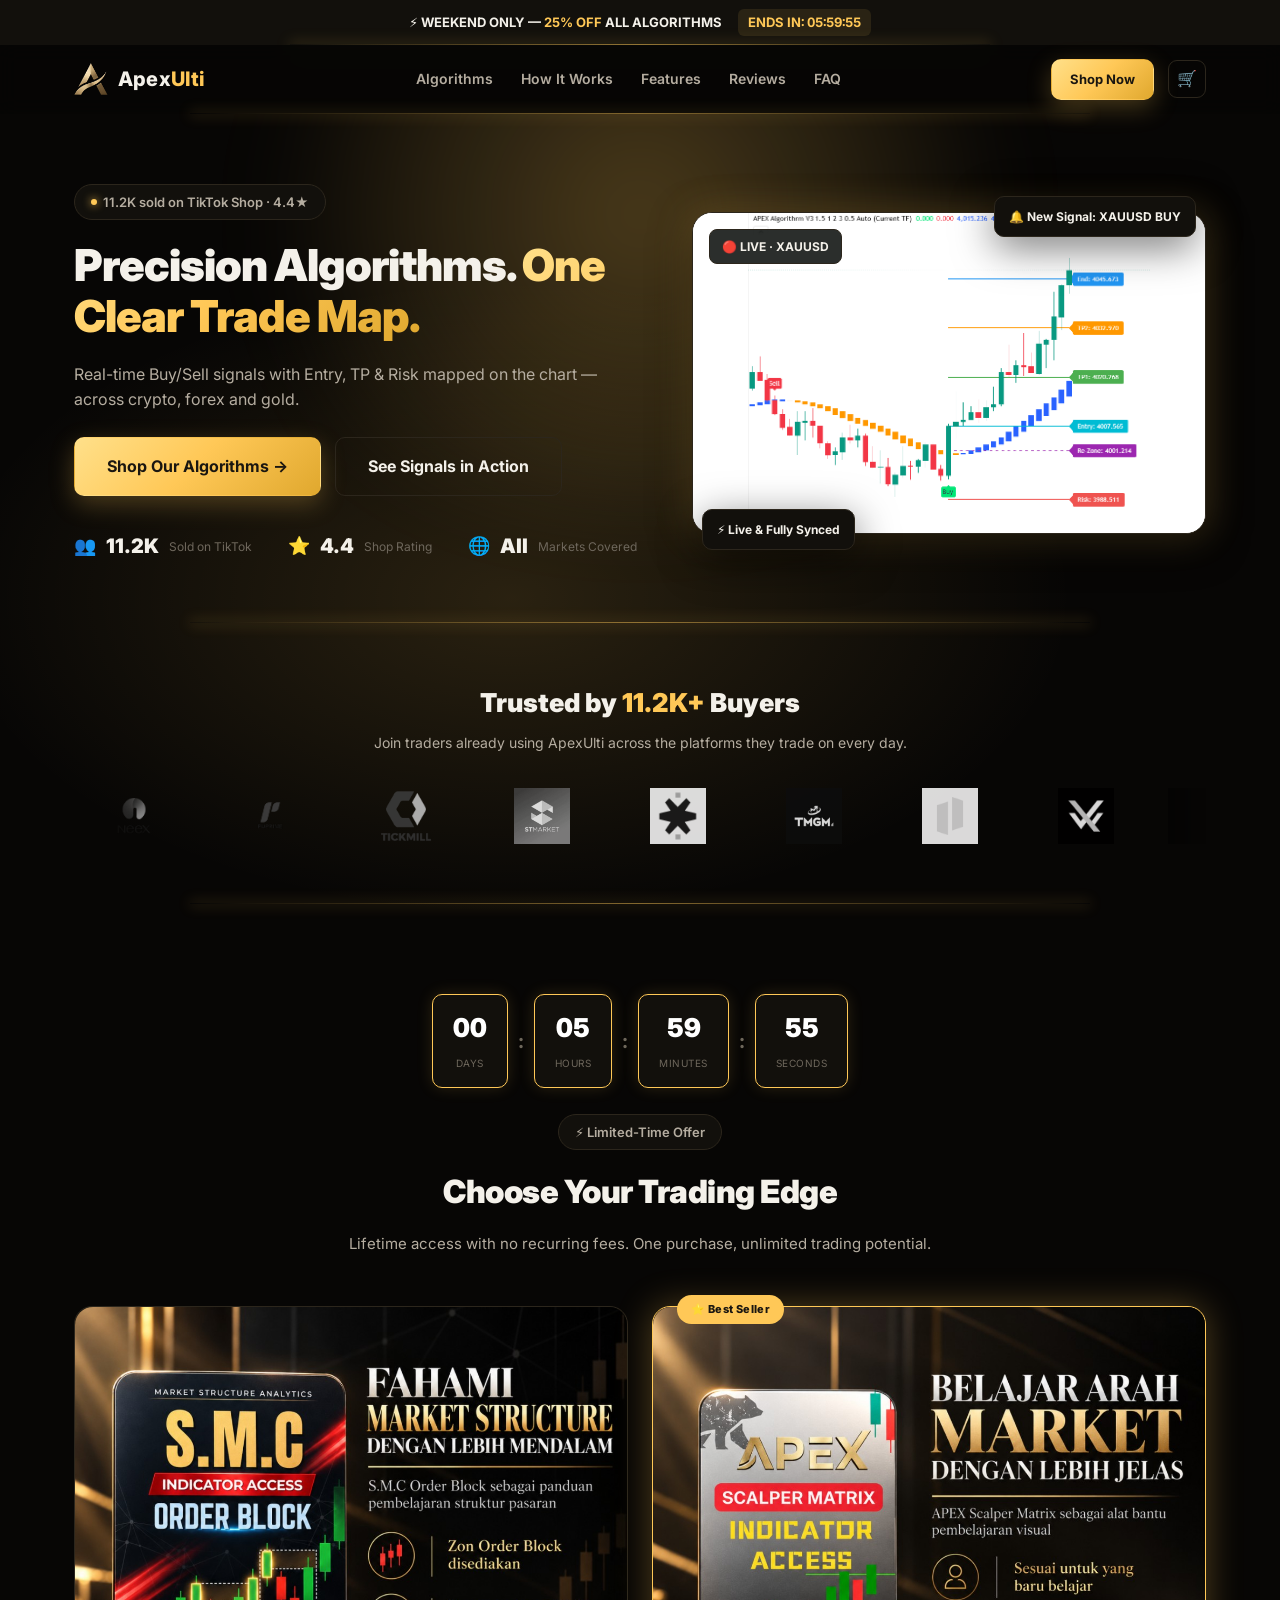
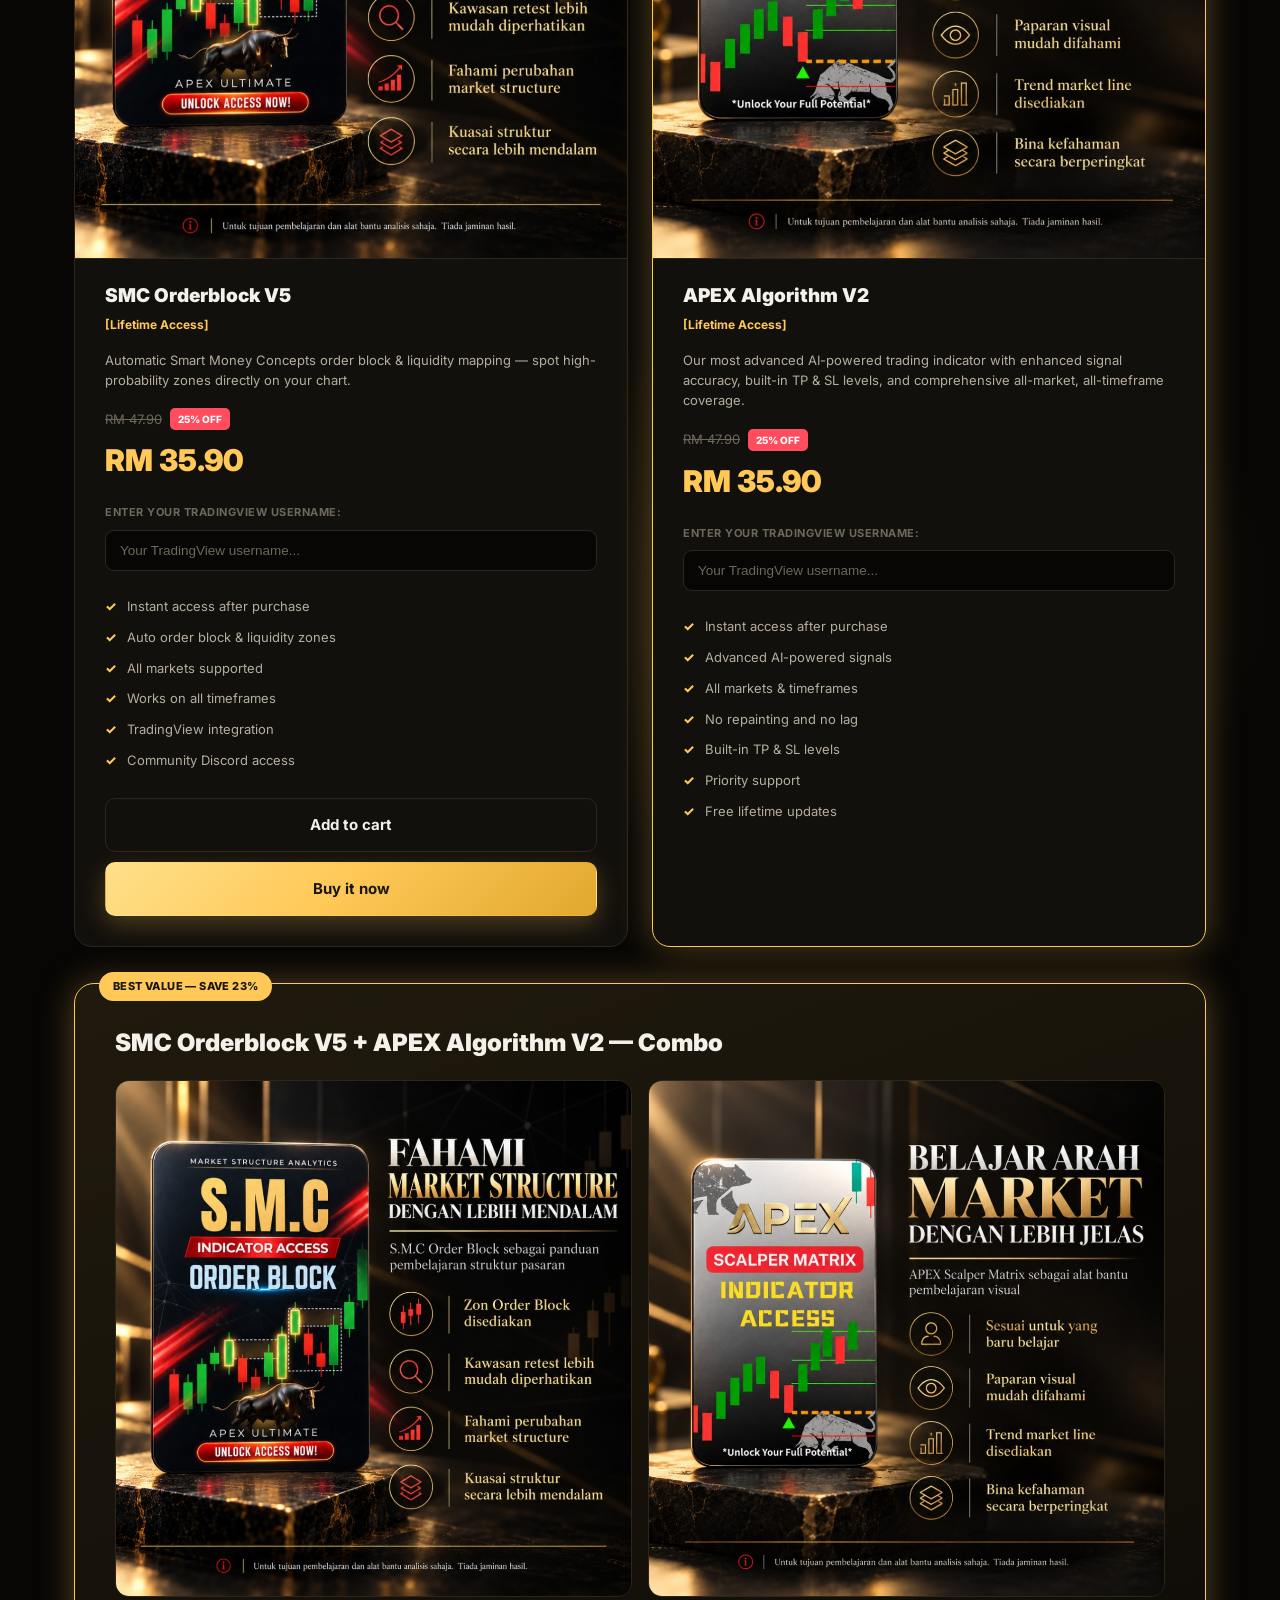
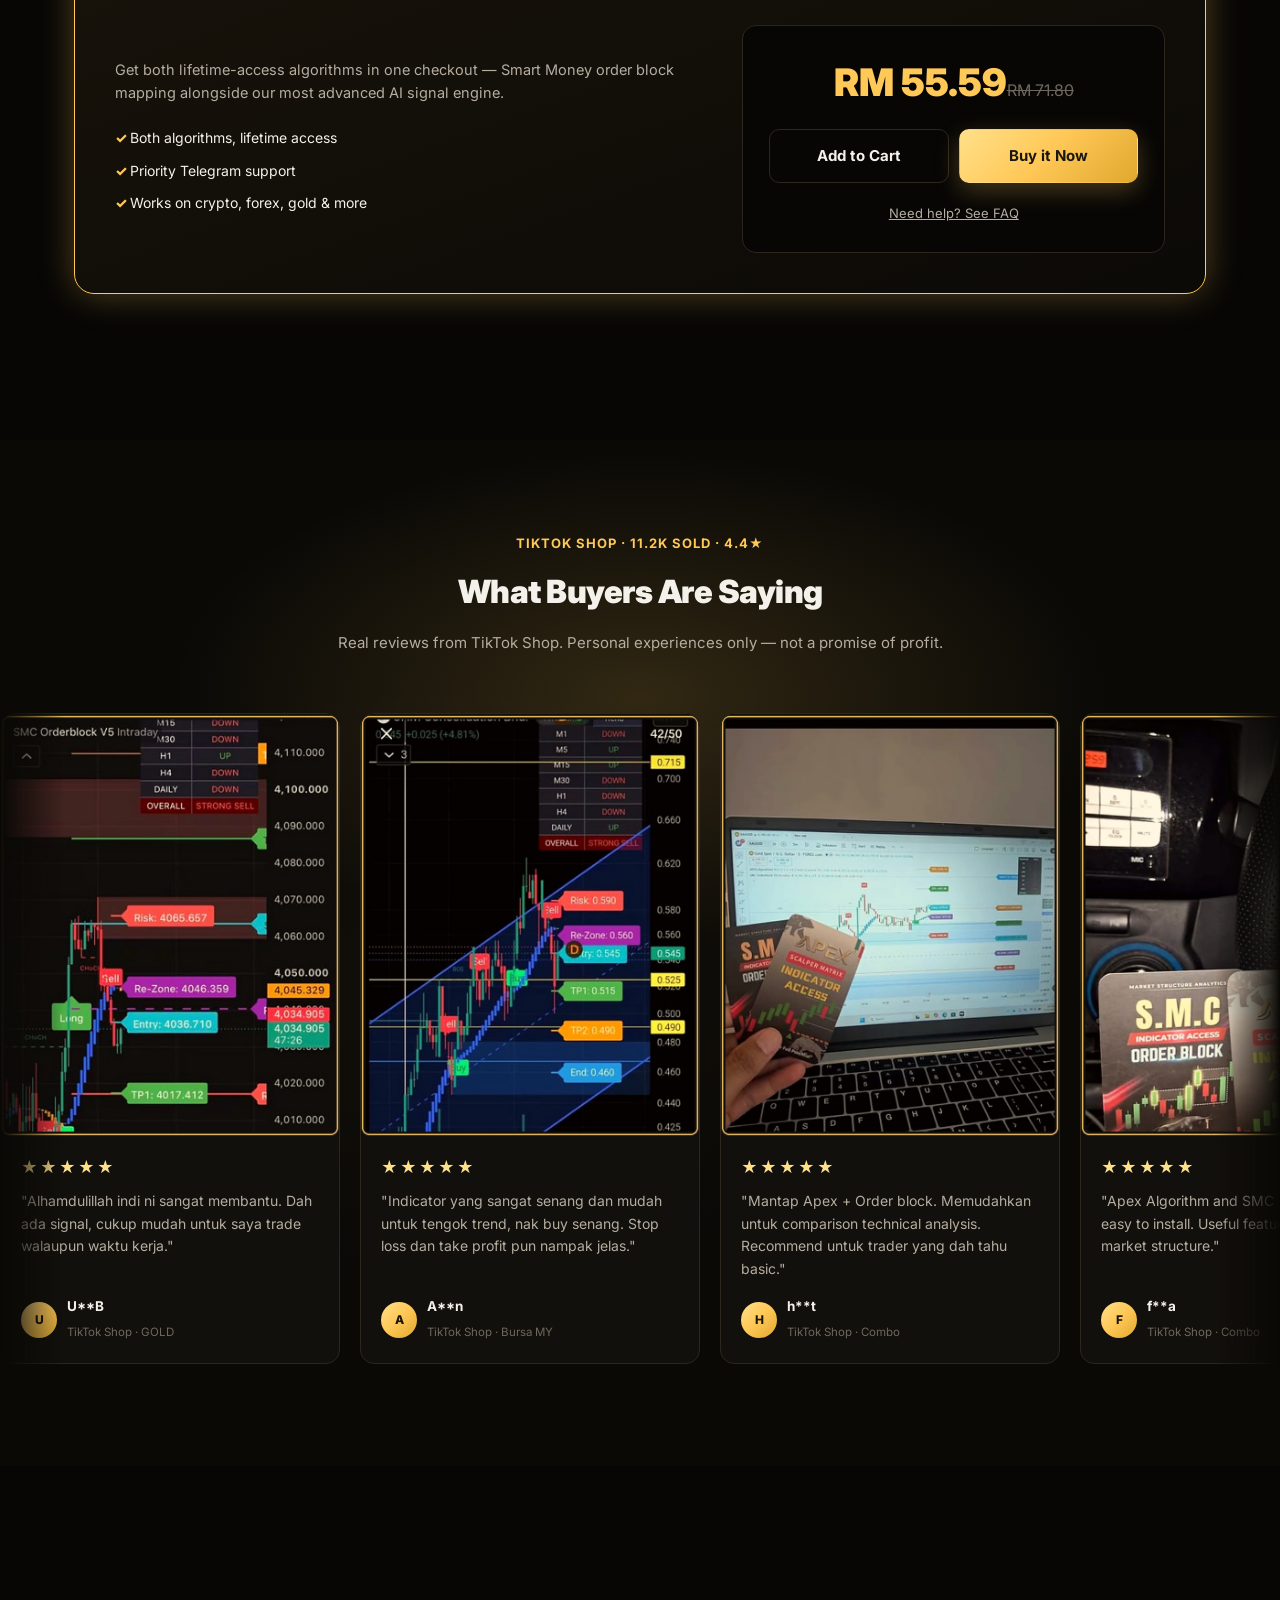
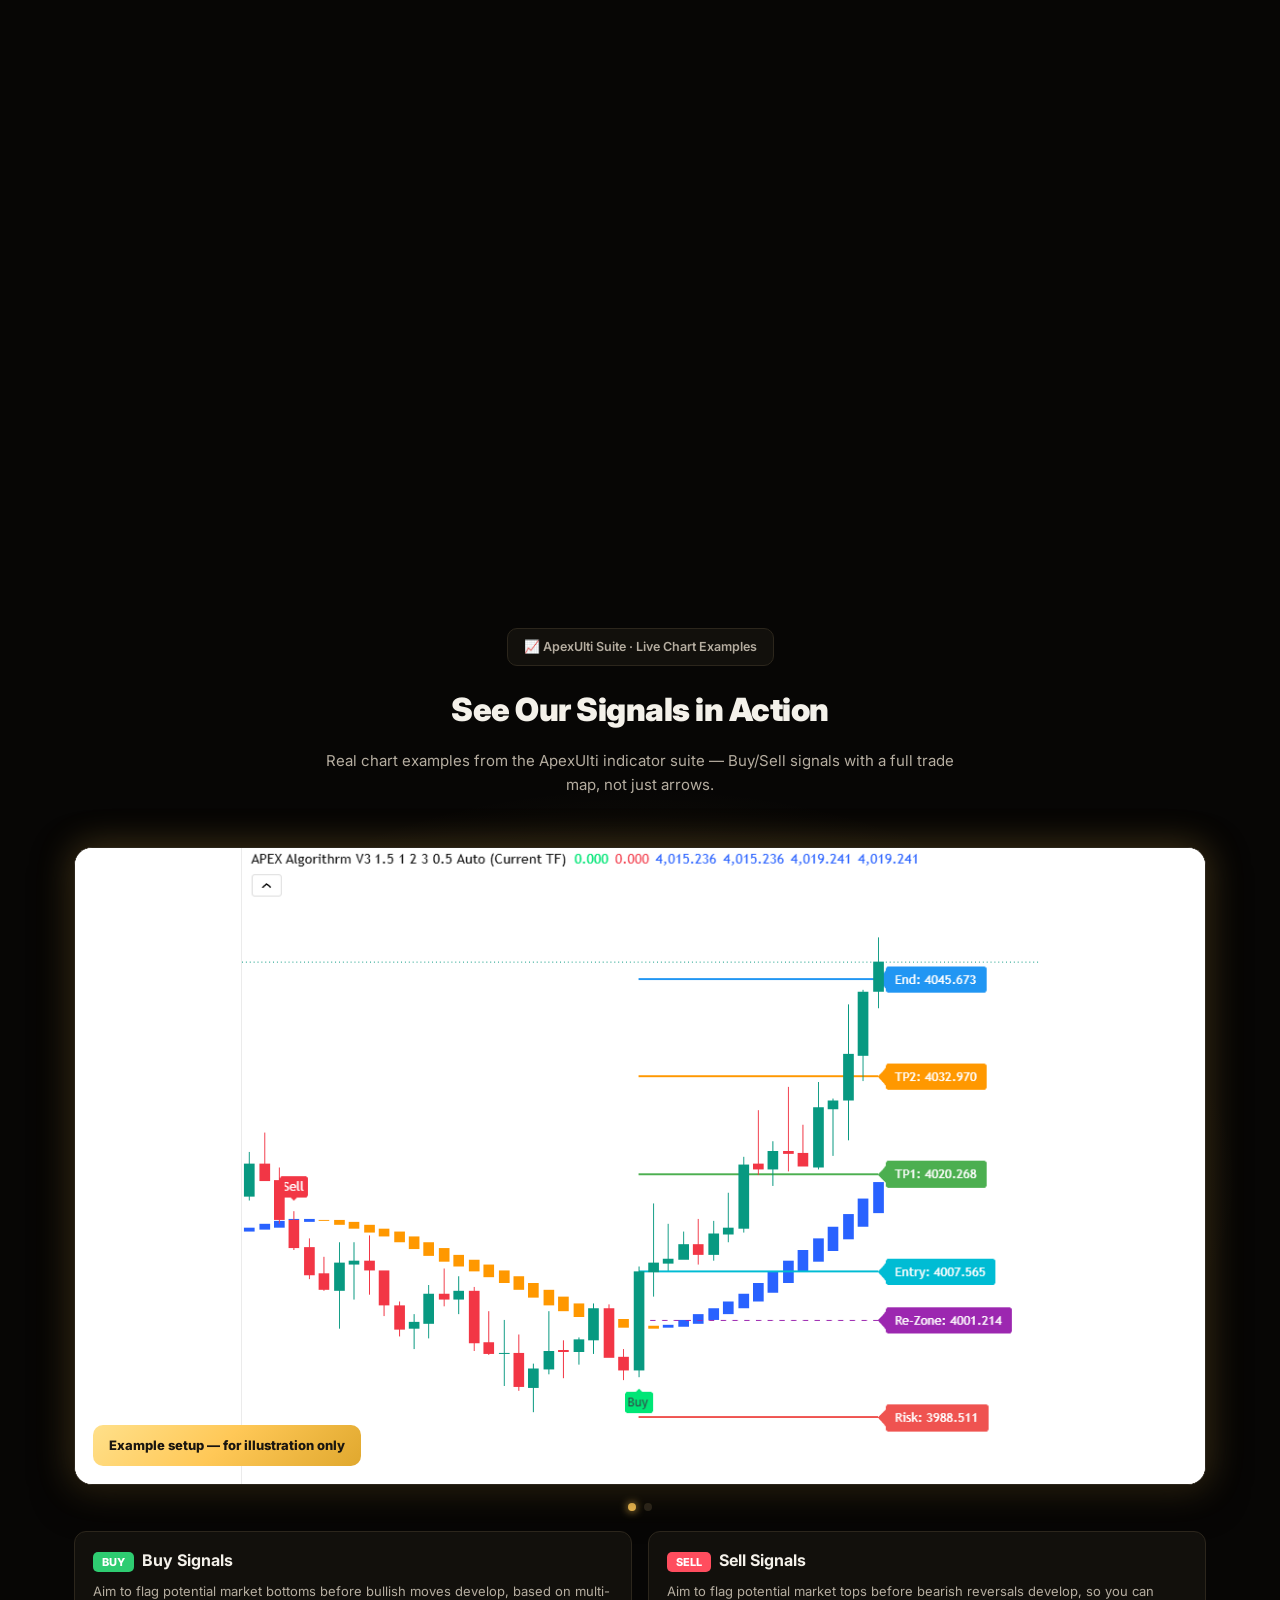
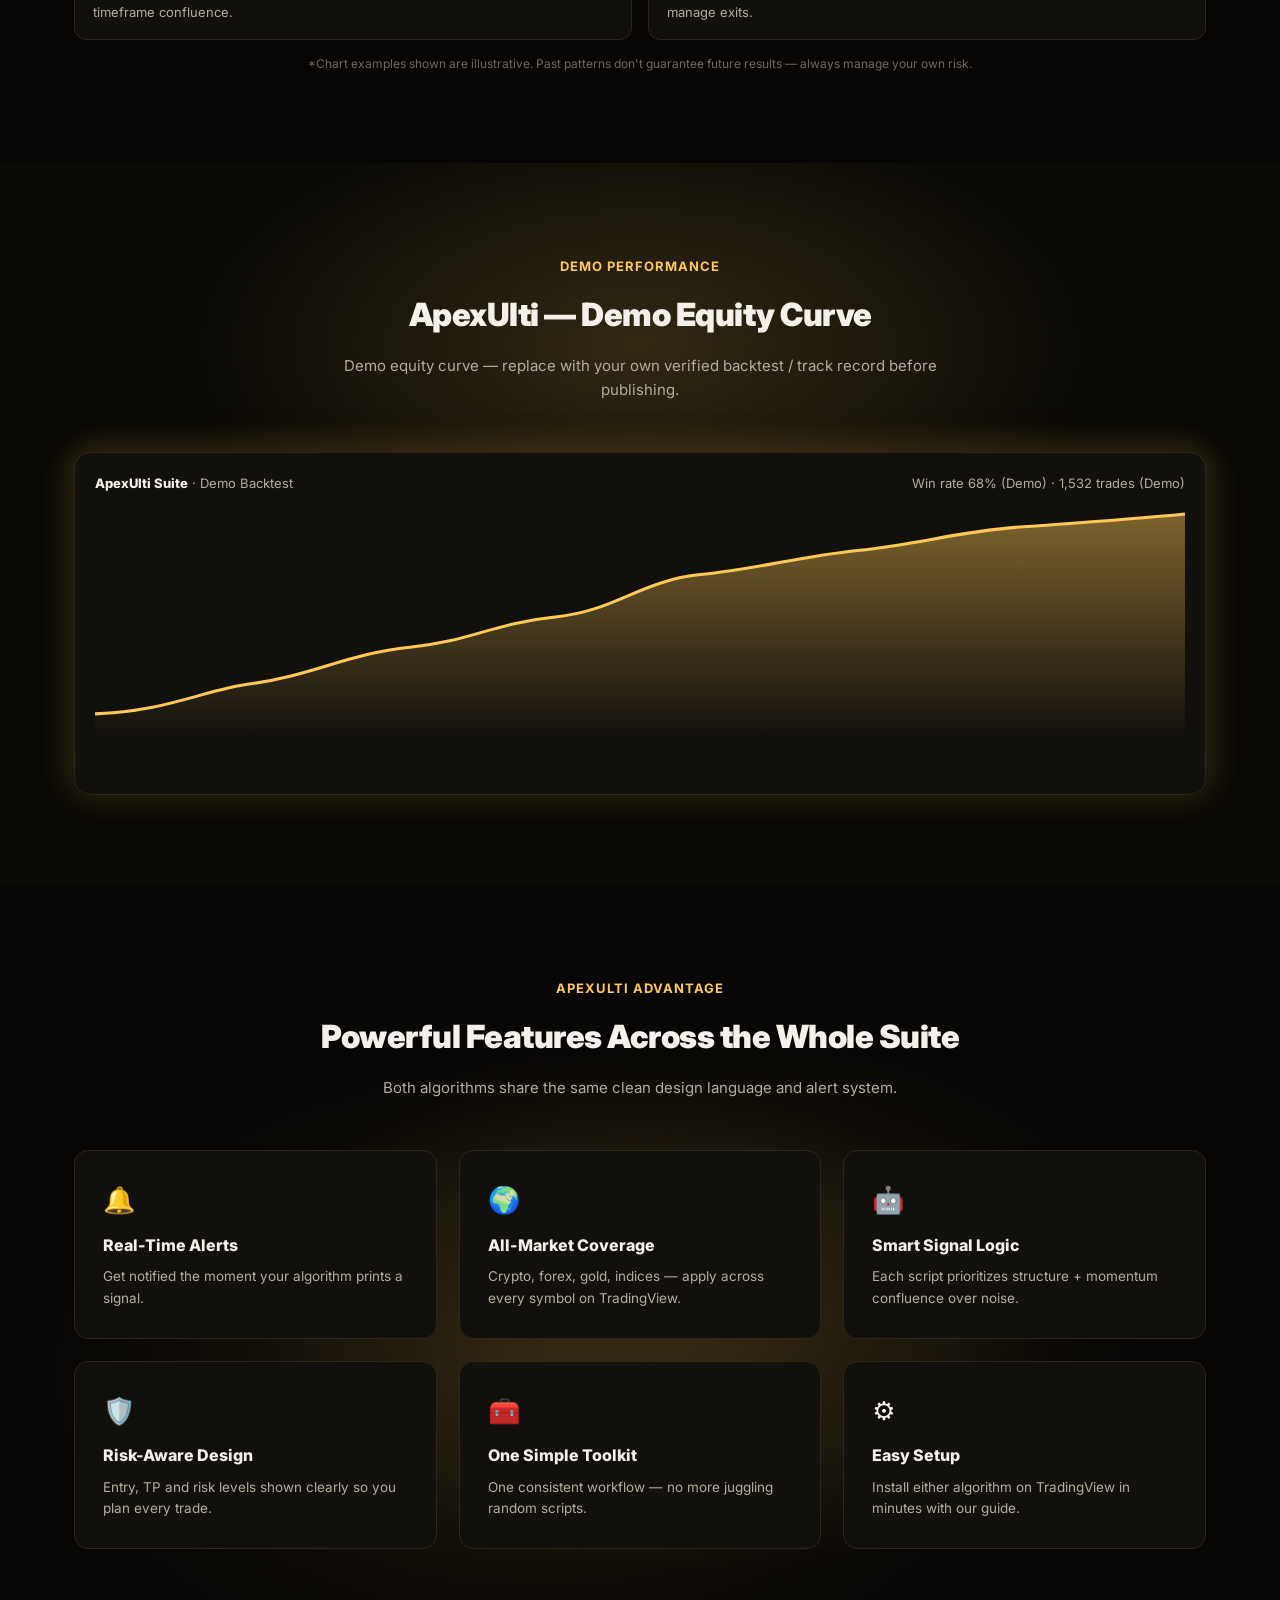
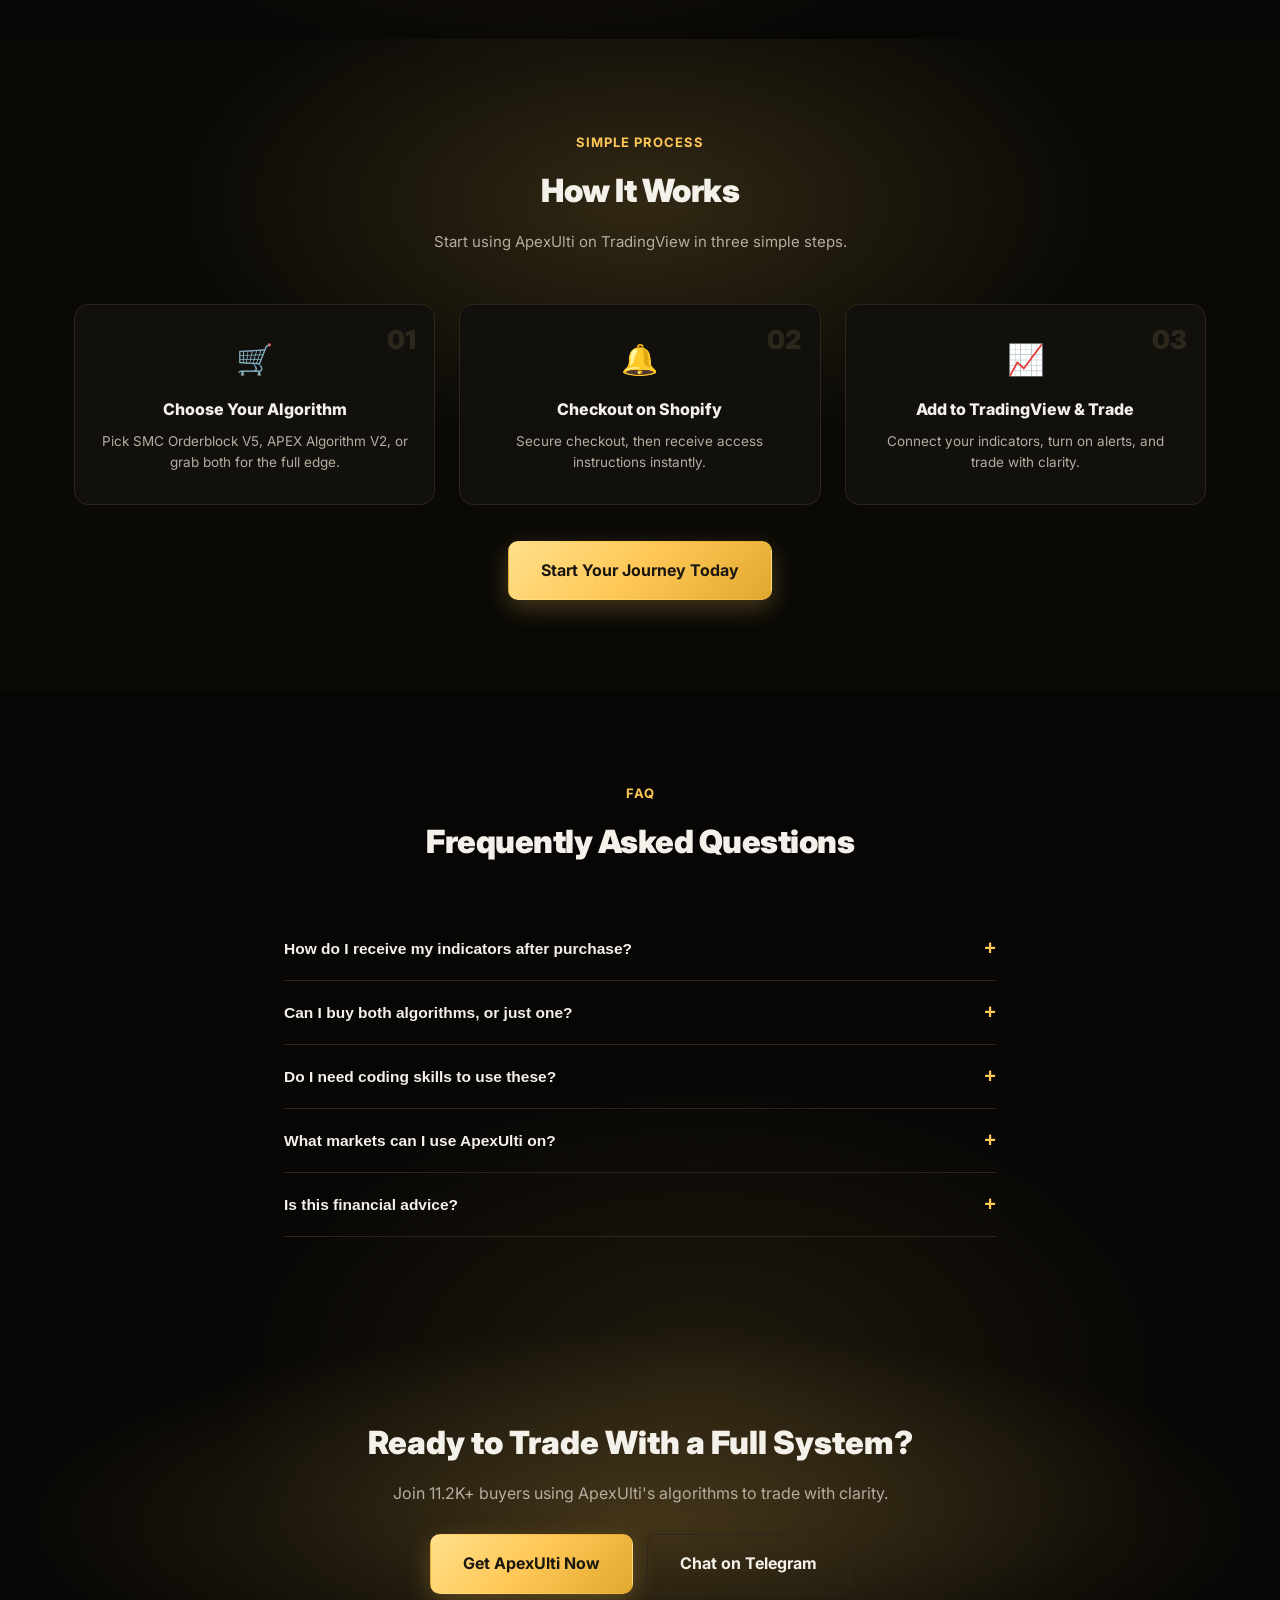
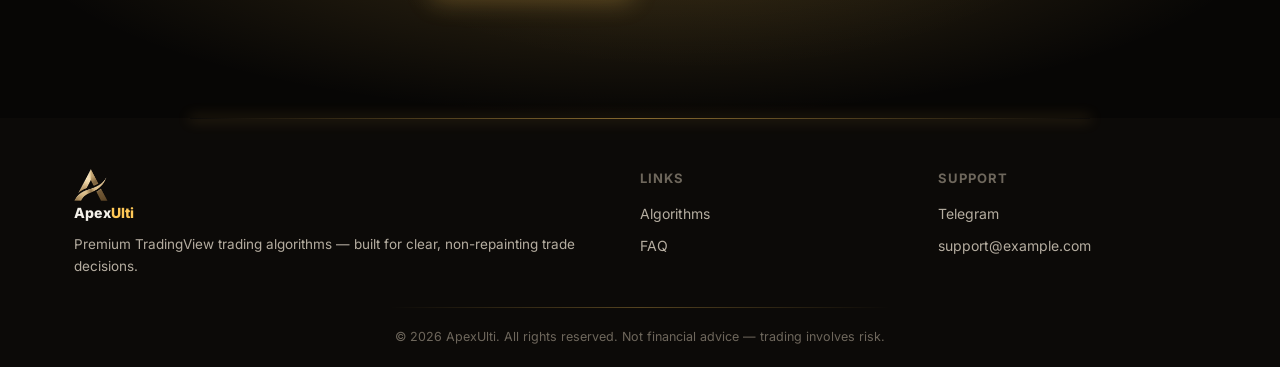
==== commit bab580e5: "Show review photo-and-quote cards as the marquee, drop the photo strip. Co-authored-by: Cursor <curs" ====
--- a/index.html
+++ b/index.html
@@ -7,7 +7,7 @@
 <meta name="description" content="SMC Orderblock V5 and APEX Algorithm V2 — premium TradingView trading algorithms. Real-time AI signals, non-repainting, built for clear entries and exits. Instant checkout via Shopify.">
 <link rel="preconnect" href="https://fonts.googleapis.com">
 <link href="https://fonts.googleapis.com/css2?family=Inter:wght@400;500;600;700;800;900&display=swap" rel="stylesheet">
-<link rel="stylesheet" href="style.css?v=20261111rev3">
+<link rel="stylesheet" href="style.css?v=20261111rev4">
 <style>
   .bundle-posters,.bundle-collage,.combo-shots{
     display:grid !important;
@@ -379,76 +379,56 @@
         <p>Real reviews from TikTok Shop. Personal experiences only — not a promise of profit.</p>
       </div>
     </div>
-    <div class="review-marquee" aria-label="Buyer photos from TikTok Shop">
+    <div class="review-marquee" aria-label="TikTok Shop reviews">
       <div class="review-track" id="reviewTrack">
-        <img src="images/reviews/review-01.jpg?v=3" alt="Buyer gold chart with Buy, TP and Risk">
-        <img src="images/reviews/review-08.jpg?v=3" alt="Buyer holding APEX and SMC cards">
-        <img src="images/reviews/review-02.jpg?v=3" alt="Buyer APEX and SMC access cards">
-        <img src="images/reviews/review-10.jpg?v=3" alt="Buyer cards in front of live laptop chart">
-        <img src="images/reviews/review-03.jpg?v=3" alt="Buyer TradingView gold signals">
-        <img src="images/reviews/review-11.jpg?v=3" alt="Buyer APEX and SMC cards in car">
-        <img src="images/reviews/review-04.jpg?v=3" alt="Buyer APEX card in front of monitor">
-        <img src="images/reviews/review-12.jpg?v=3" alt="Buyer SMC Order Block card close-up">
-        <img src="images/reviews/review-05.jpg?v=3" alt="Buyer gold Buy and Sell signals">
-        <img src="images/reviews/review-13.jpg?v=3" alt="Buyer APEX and SMC cards on table">
-        <img src="images/reviews/review-06.jpg?v=3" alt="Buyer APEX Scalper Matrix card">
-        <img src="images/reviews/review-14.jpg?v=3" alt="Buyer APEX and SMC cards side by side">
-        <img src="images/reviews/review-07.jpg?v=3" alt="Buyer gold chart with SMC and APEX">
-        <img src="images/reviews/review-15.jpg?v=3" alt="Buyer holding both access cards">
-        <img src="images/reviews/review-09.jpg?v=3" alt="Buyer JHM chart with Buy Sell TP">
-        <img src="images/reviews/review-16.jpg?v=3" alt="Buyer APEX and SMC cards on marble">
-      </div>
-    </div>
-    <div class="container">
-      <div class="testi-grid">
-        <div class="testi-card reveal">
+        <article class="testi-card">
           <img class="testi-photo" src="images/reviews/review-07.jpg?v=3" alt="Gold chart with SMC Orderblock and APEX">
           <div class="testi-body">
             <div class="stars">★★★★★</div>
             <p>"Alhamdulillah indi ni sangat membantu. Dah ada signal, cukup mudah untuk saya trade walaupun waktu kerja."</p>
             <div class="testi-author"><span class="avatar">U</span><div><strong>U**B</strong><small>TikTok Shop · GOLD</small></div></div>
           </div>
-        </div>
-        <div class="testi-card reveal">
+        </article>
+        <article class="testi-card">
           <img class="testi-photo" src="images/reviews/review-09.jpg?v=3" alt="JHM chart with Buy Sell and take profit">
           <div class="testi-body">
             <div class="stars">★★★★★</div>
             <p>"Indicator yang sangat senang dan mudah untuk tengok trend, nak buy senang. Stop loss dan take profit pun nampak jelas."</p>
             <div class="testi-author"><span class="avatar">A</span><div><strong>A**n</strong><small>TikTok Shop · Bursa MY</small></div></div>
           </div>
-        </div>
-        <div class="testi-card reveal">
+        </article>
+        <article class="testi-card">
           <img class="testi-photo" src="images/reviews/review-10.jpg?v=3" alt="APEX and SMC cards with laptop chart">
           <div class="testi-body">
             <div class="stars">★★★★★</div>
             <p>"Mantap Apex + Order block. Memudahkan untuk comparison technical analysis. Recommend untuk trader yang dah tahu basic."</p>
             <div class="testi-author"><span class="avatar">H</span><div><strong>h**t</strong><small>TikTok Shop · Combo</small></div></div>
           </div>
-        </div>
-        <div class="testi-card reveal">
+        </article>
+        <article class="testi-card">
           <img class="testi-photo" src="images/reviews/review-11.jpg?v=3" alt="APEX and SMC cards from buyer">
           <div class="testi-body">
             <div class="stars">★★★★★</div>
             <p>"Apex Algorithm and SMC Order Block were easy to install. Useful features for analysing market structure."</p>
             <div class="testi-author"><span class="avatar">F</span><div><strong>f**a</strong><small>TikTok Shop · Combo</small></div></div>
           </div>
-        </div>
-        <div class="testi-card reveal">
+        </article>
+        <article class="testi-card">
           <img class="testi-photo" src="images/reviews/review-12.jpg?v=3" alt="SMC Order Block card close-up">
           <div class="testi-body">
             <div class="stars">★★★★★</div>
             <p>"Cara daftar cepat, admin pun cepat balas. Bagus untuk yang baru nak mula trade macam saya."</p>
             <div class="testi-author"><span class="avatar">J</span><div><strong>j**s</strong><small>TikTok Shop · Combo</small></div></div>
           </div>
-        </div>
-        <div class="testi-card reveal">
+        </article>
+        <article class="testi-card">
           <img class="testi-photo" src="images/reviews/review-15.jpg?v=3" alt="Buyer holding APEX and SMC cards">
           <div class="testi-body">
             <div class="stars">★★★★★</div>
             <p>"Mudah nak tengok entry dan mudah faham. Sangat membantu saya yang newbie dalam dunia trading ni."</p>
             <div class="testi-author"><span class="avatar">M</span><div><strong>M**y</strong><small>TikTok Shop · Combo</small></div></div>
           </div>
-        </div>
+        </article>
       </div>
     </div>
   </section>
@@ -665,6 +645,6 @@
 
 <div class="toast" id="toast">Added to cart ✓</div>
 
-<script src="script.js?v=20261111rev3"></script>
+<script src="script.js?v=20261111rev4"></script>
 </body>
 </html>
--- a/style.css
+++ b/style.css
@@ -406,29 +406,24 @@
 /* ===================== Testimonials ===================== */
 .review-marquee{
   position:relative; overflow:hidden; width:100%;
-  margin:8px 0 36px;
-  -webkit-mask-image:linear-gradient(90deg, transparent 0, #000 6%, #000 94%, transparent 100%);
-  mask-image:linear-gradient(90deg, transparent 0, #000 6%, #000 94%, transparent 100%);
+  margin:8px 0 0; padding:8px 0 12px;
+  -webkit-mask-image:linear-gradient(90deg, transparent 0, #000 5%, #000 95%, transparent 100%);
+  mask-image:linear-gradient(90deg, transparent 0, #000 5%, #000 95%, transparent 100%);
 }
 .review-track{
-  display:flex; align-items:stretch; gap:14px; width:max-content;
-  animation:reviewScroll 48s linear infinite;
+  display:flex; align-items:stretch; gap:20px; width:max-content;
+  animation:reviewScroll 42s linear infinite;
 }
 .review-marquee:hover .review-track{animation-play-state:paused;}
 @keyframes reviewScroll{
   from{transform:translateX(0);}
   to{transform:translateX(-50%);}
 }
-.review-track img{
-  height:240px; width:auto; flex-shrink:0; display:block; background:#0a0908;
-  border-radius:12px; border:1px solid rgba(255,200,87,0.28);
-  box-shadow:0 8px 20px rgba(0,0,0,0.35);
-}
 @media (prefers-reduced-motion:reduce){
   .review-track{animation:none;}
 }
-.testi-grid{display:grid; grid-template-columns:repeat(3,1fr); gap:20px;}
 .testi-card{
+  width:340px; flex-shrink:0;
   background:var(--card); border:1px solid var(--card-border); border-radius:var(--radius);
   padding:0; overflow:hidden; display:flex; flex-direction:column;
 }
@@ -595,8 +590,7 @@
   .shop-grid{grid-template-columns:repeat(2,1fr);}
   .features-grid{grid-template-columns:repeat(2,1fr);}
   .steps-grid{grid-template-columns:1fr;}
-  .testi-grid{grid-template-columns:repeat(2,1fr);}
-  .review-track img{height:200px;}
+  .testi-card{width:300px;}
   .bundle-grid{grid-template-columns:1fr;}
   .compare-grid{grid-template-columns:1fr;}
   .terminal-compare{grid-template-columns:1fr;}
@@ -615,8 +609,7 @@
   .hero h1{font-size:32px;}
   .shop-grid{grid-template-columns:1fr;}
   .features-grid{grid-template-columns:1fr;}
-  .testi-grid{grid-template-columns:1fr;}
-  .review-track img{height:170px;}
+  .testi-card{width:260px;}
   .showcase-info{grid-template-columns:1fr;}
   .announce-bar{flex-direction:column; gap:4px;}
 }
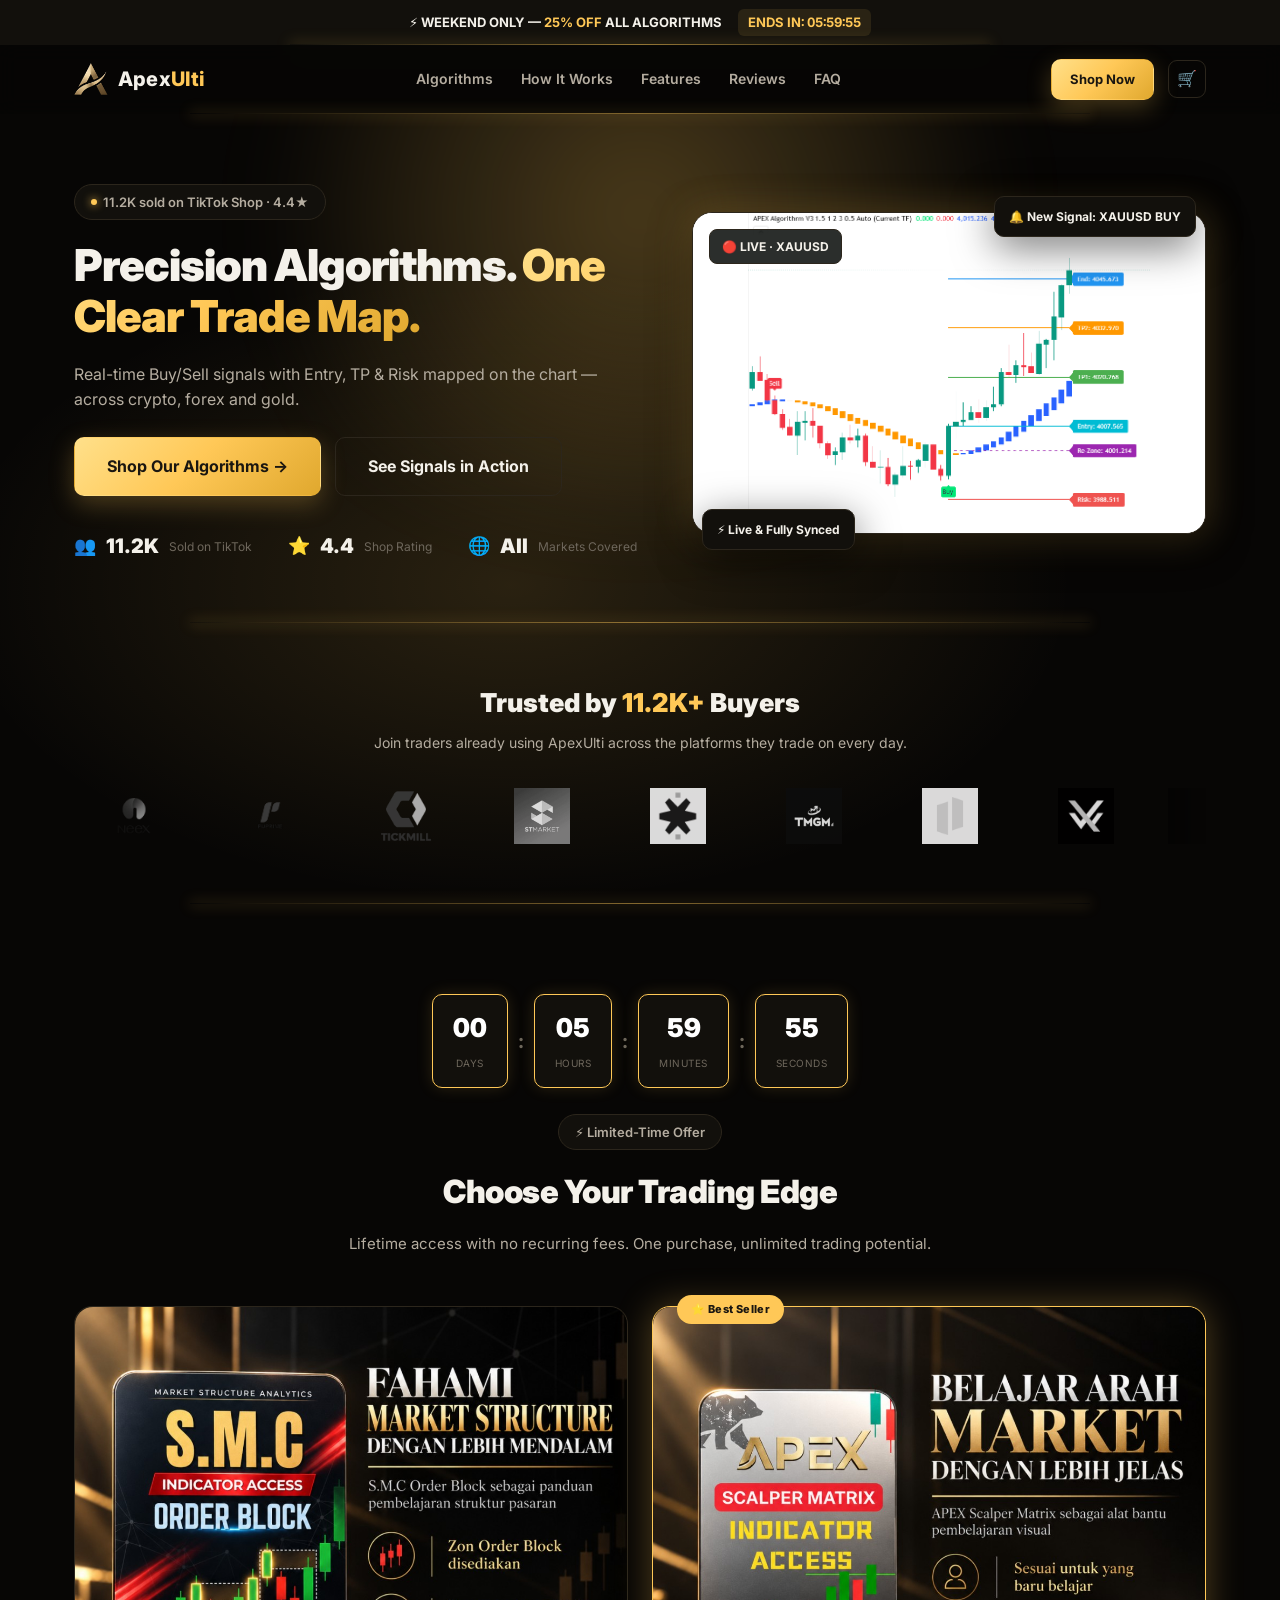
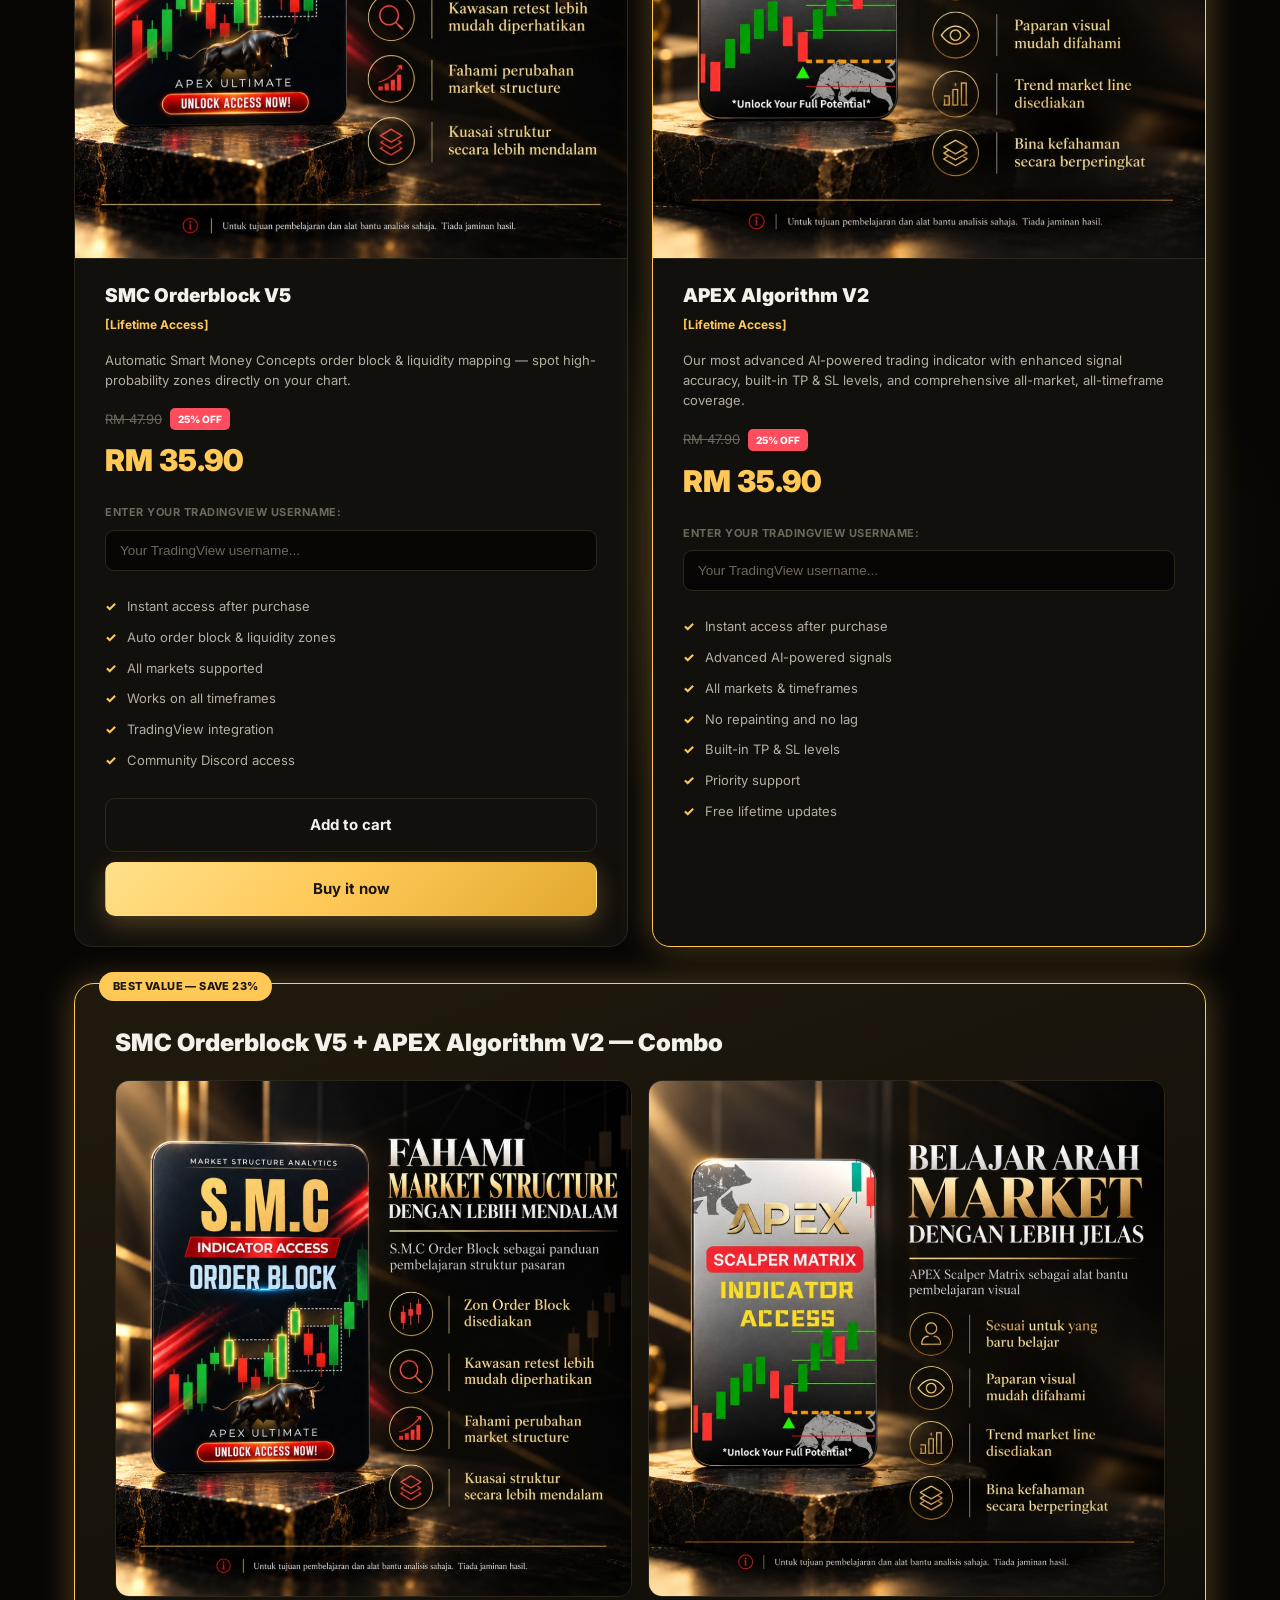
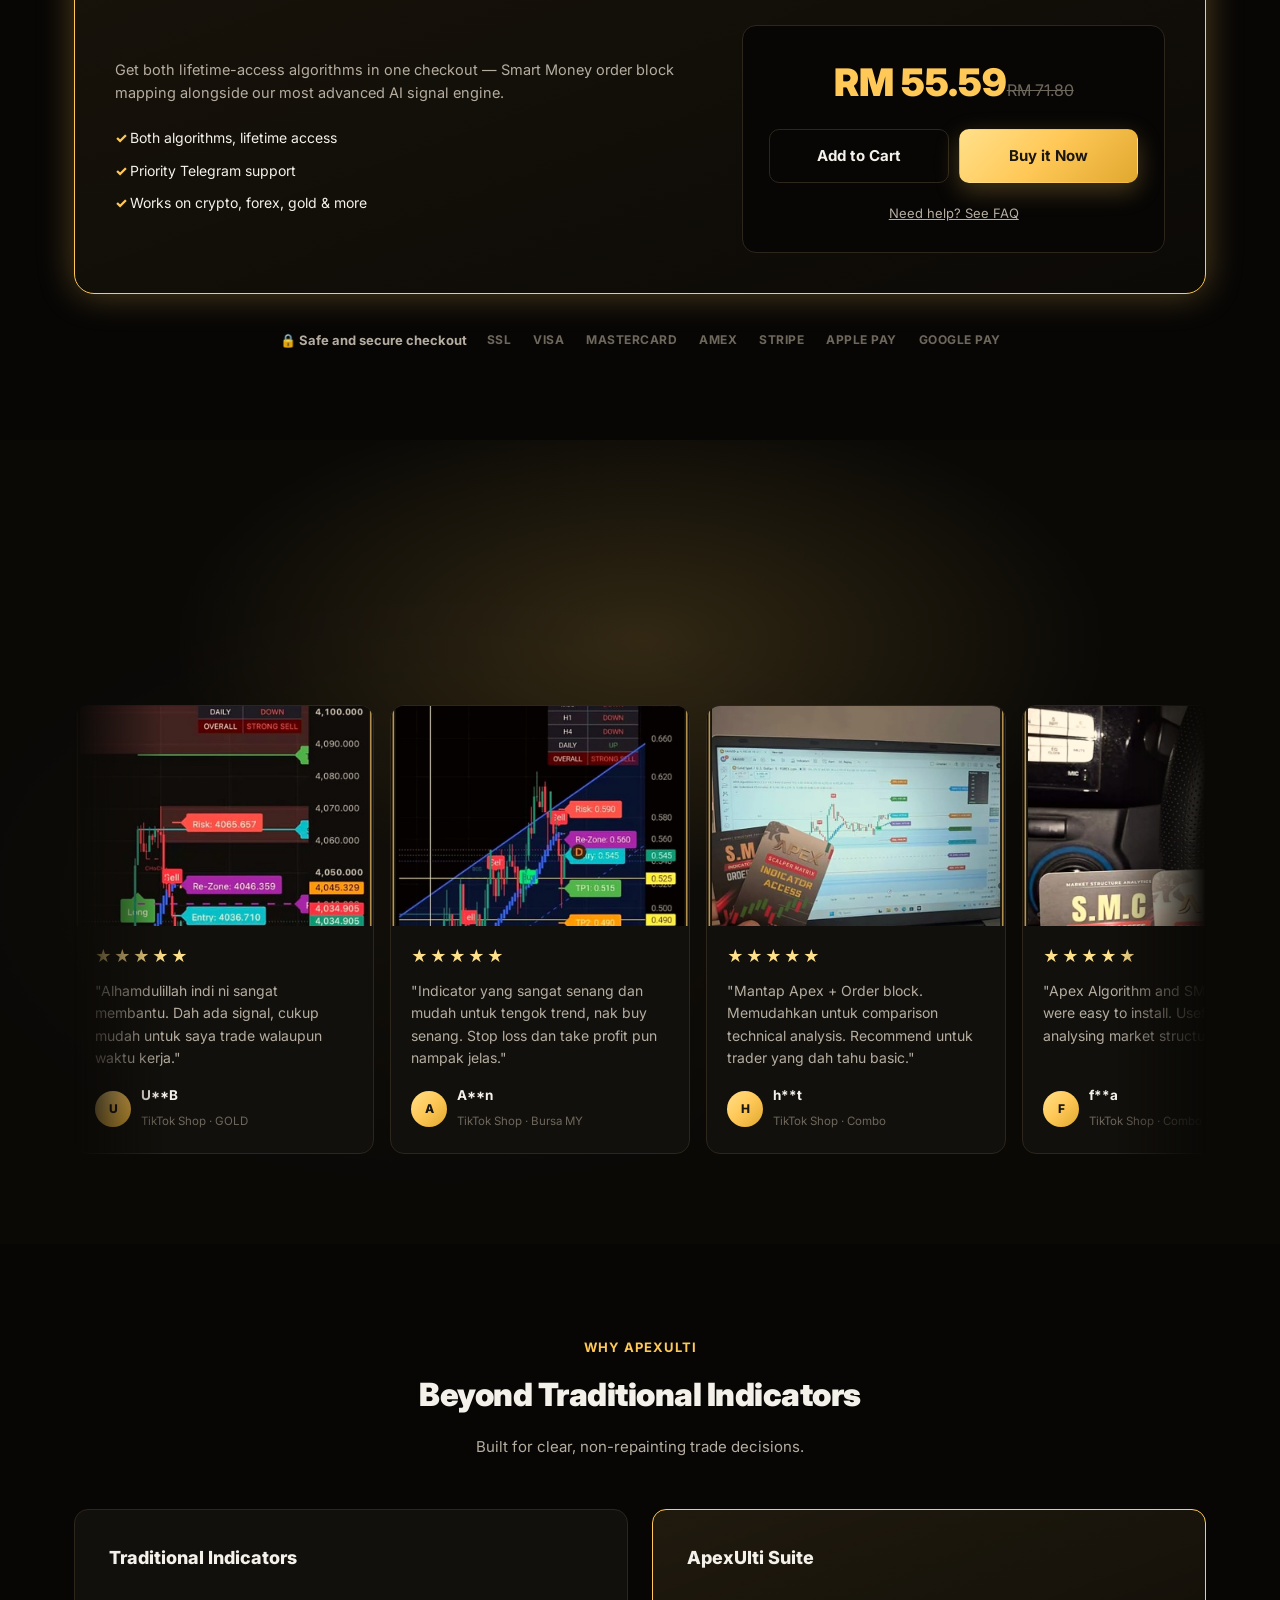
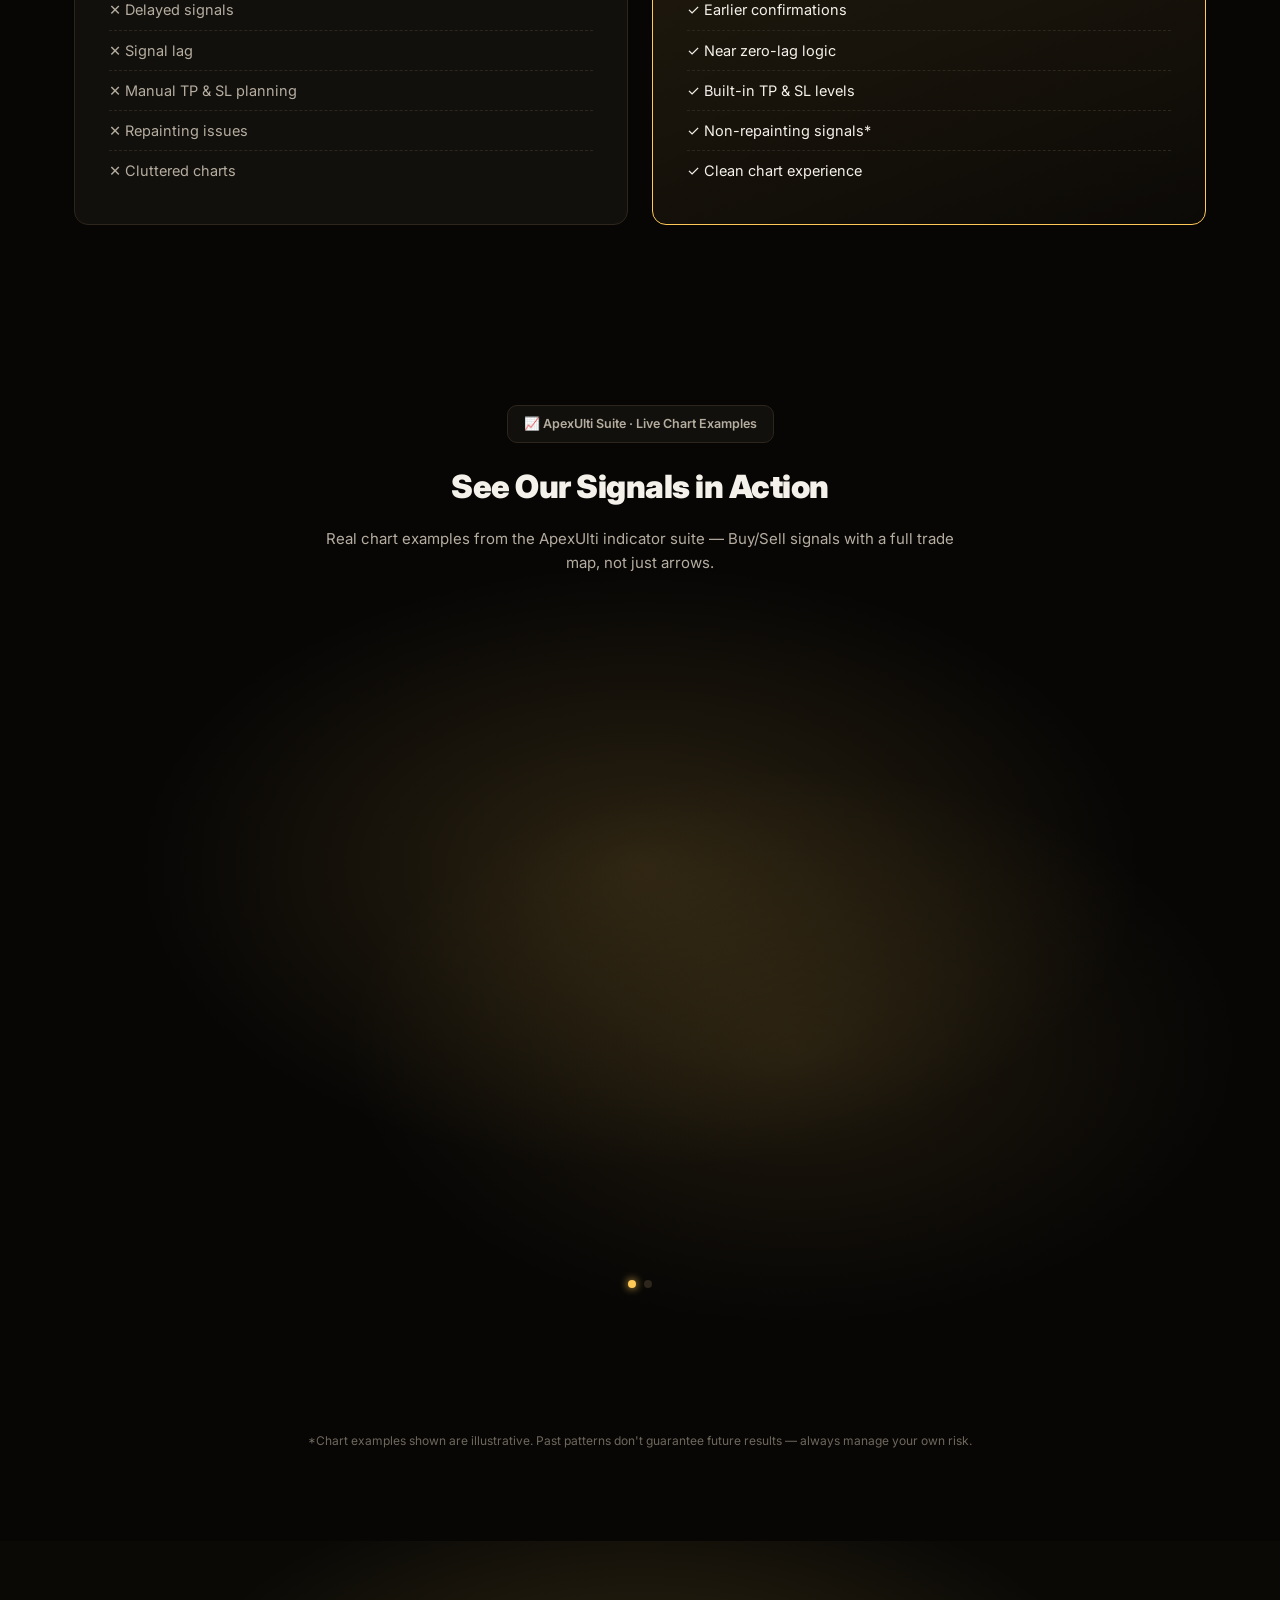
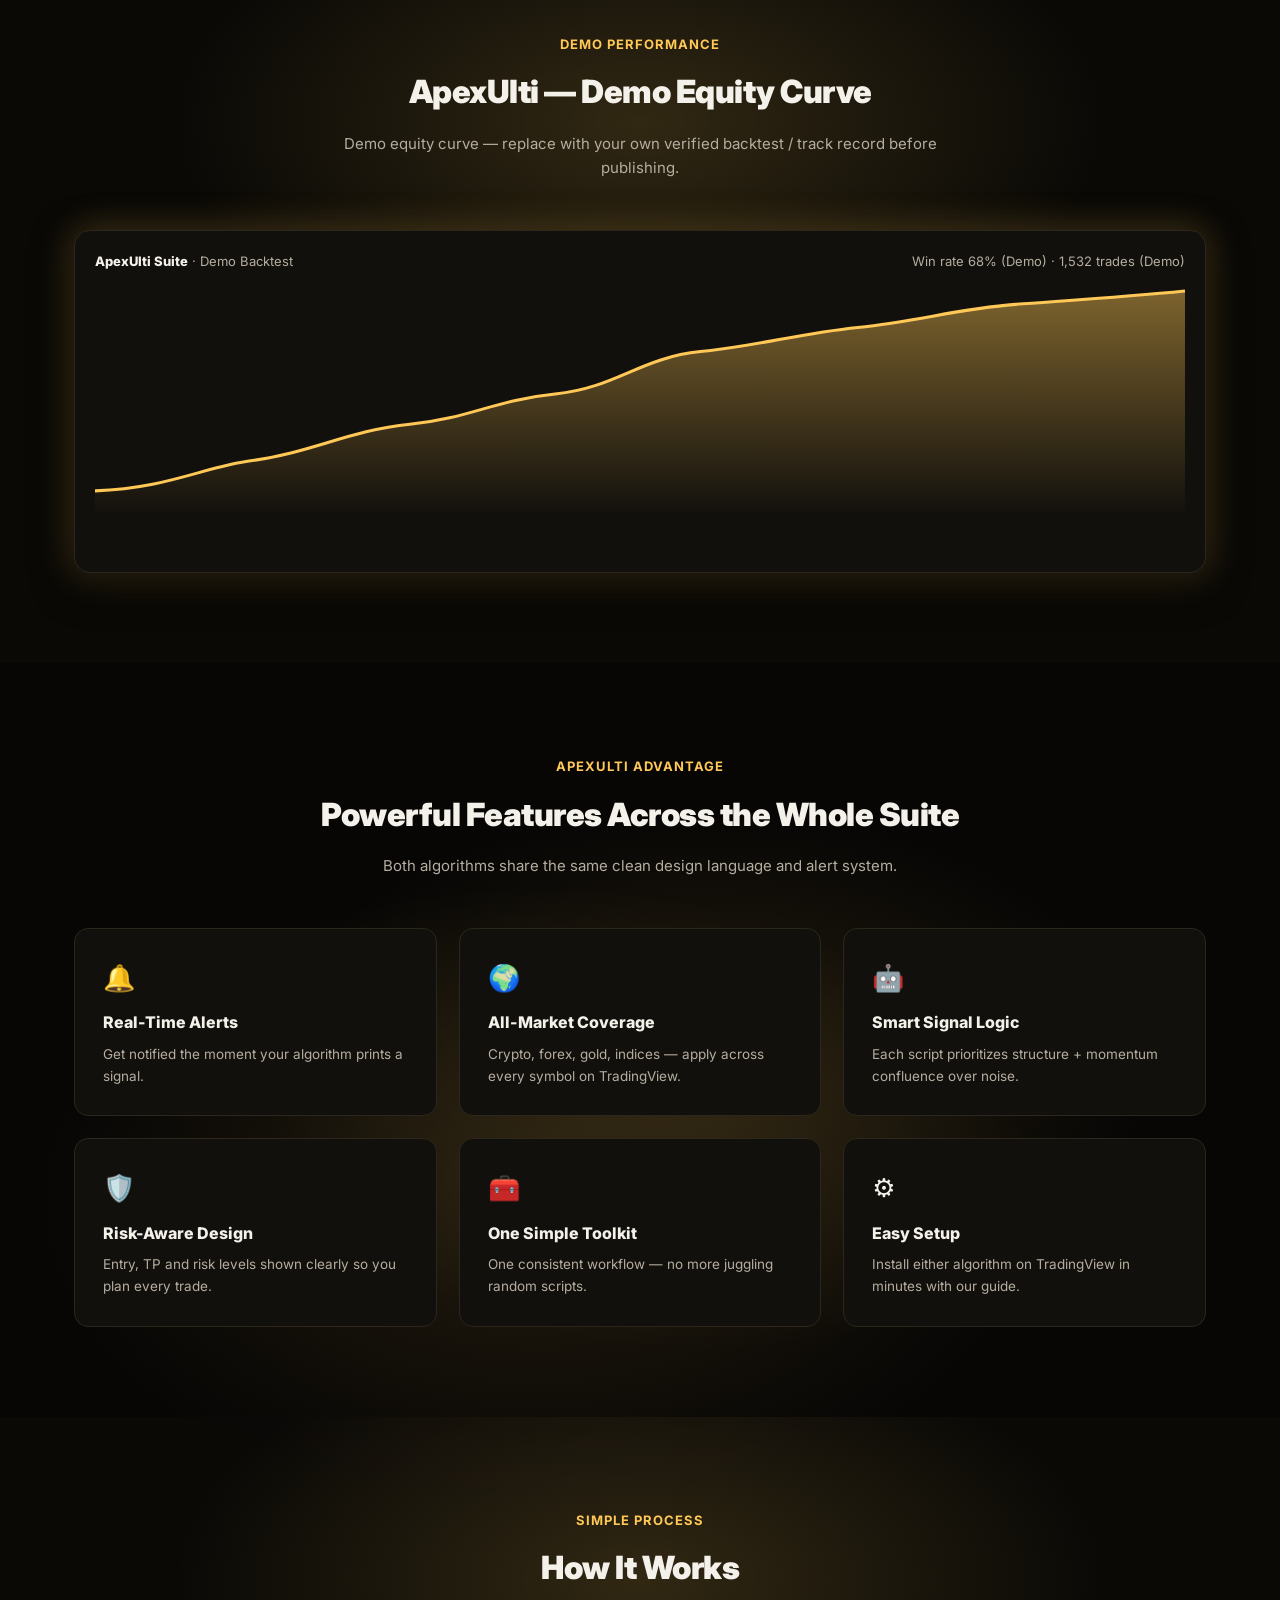
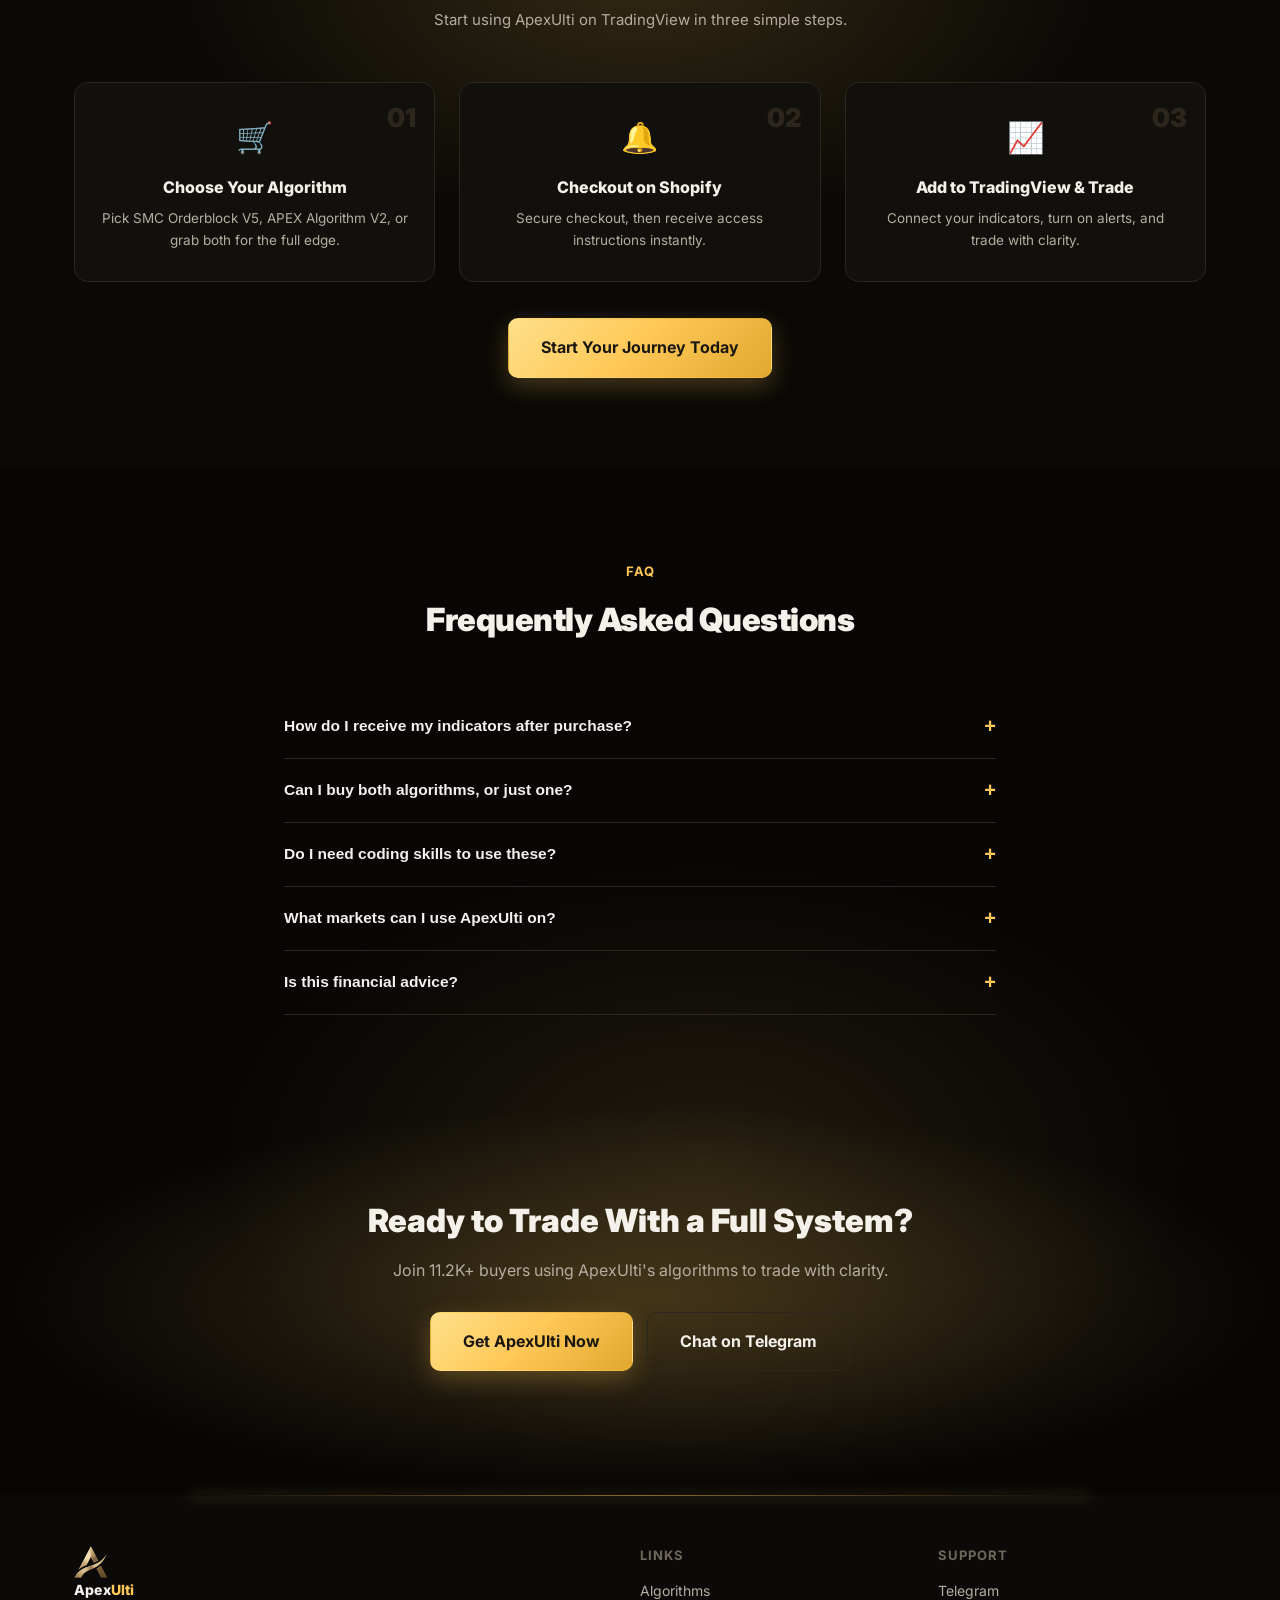
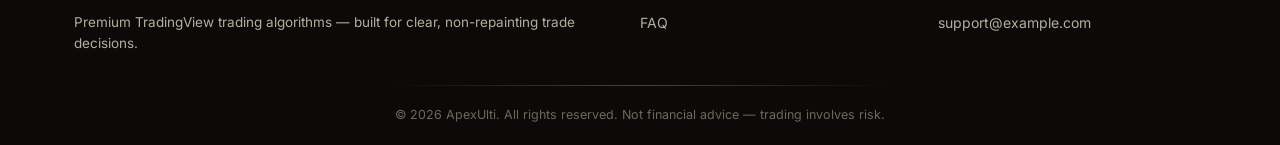
==== commit 4ba2effb: "Align review cards with the platform logo marquee, keep photos in color. Co-authored-by: Cursor <cur" ====
--- a/index.html
+++ b/index.html
@@ -7,7 +7,7 @@
 <meta name="description" content="SMC Orderblock V5 and APEX Algorithm V2 — premium TradingView trading algorithms. Real-time AI signals, non-repainting, built for clear entries and exits. Instant checkout via Shopify.">
 <link rel="preconnect" href="https://fonts.googleapis.com">
 <link href="https://fonts.googleapis.com/css2?family=Inter:wght@400;500;600;700;800;900&display=swap" rel="stylesheet">
-<link rel="stylesheet" href="style.css?v=20261111rev4">
+<link rel="stylesheet" href="style.css?v=20261111rev5">
 <style>
   .bundle-posters,.bundle-collage,.combo-shots{
     display:grid !important;
@@ -378,9 +378,8 @@
         <h2>What Buyers Are Saying</h2>
         <p>Real reviews from TikTok Shop. Personal experiences only — not a promise of profit.</p>
       </div>
-    </div>
-    <div class="review-marquee" aria-label="TikTok Shop reviews">
-      <div class="review-track" id="reviewTrack">
+      <div class="review-marquee" aria-label="TikTok Shop reviews">
+        <div class="review-track" id="reviewTrack">
         <article class="testi-card">
           <img class="testi-photo" src="images/reviews/review-07.jpg?v=3" alt="Gold chart with SMC Orderblock and APEX">
           <div class="testi-body">
@@ -429,6 +428,7 @@
             <div class="testi-author"><span class="avatar">M</span><div><strong>M**y</strong><small>TikTok Shop · Combo</small></div></div>
           </div>
         </article>
+        </div>
       </div>
     </div>
   </section>
@@ -645,6 +645,6 @@
 
 <div class="toast" id="toast">Added to cart ✓</div>
 
-<script src="script.js?v=20261111rev4"></script>
+<script src="script.js?v=20261111rev5"></script>
 </body>
 </html>
--- a/style.css
+++ b/style.css
@@ -257,6 +257,7 @@
   background:radial-gradient(650px 340px at 50% 25%, rgba(255,200,87,0.16), transparent 72%);
 }
 .section-alt > .container{position:relative; z-index:1;}
+#testimonials > .container{position:relative; z-index:1;}
 #showcase{position:relative;}
 #showcase::before{
   content:""; position:absolute; inset:0; z-index:0; pointer-events:none;
@@ -406,28 +407,26 @@
 /* ===================== Testimonials ===================== */
 .review-marquee{
   position:relative; overflow:hidden; width:100%;
-  margin:8px 0 0; padding:8px 0 12px;
-  -webkit-mask-image:linear-gradient(90deg, transparent 0, #000 5%, #000 95%, transparent 100%);
-  mask-image:linear-gradient(90deg, transparent 0, #000 5%, #000 95%, transparent 100%);
+  -webkit-mask-image:linear-gradient(90deg, transparent 0, #000 8%, #000 92%, transparent 100%);
+  mask-image:linear-gradient(90deg, transparent 0, #000 8%, #000 92%, transparent 100%);
 }
 .review-track{
-  display:flex; align-items:stretch; gap:20px; width:max-content;
-  animation:reviewScroll 42s linear infinite;
+  display:flex; align-items:stretch; flex-wrap:nowrap; gap:16px; width:max-content;
+  animation:logoScrollLeft 30s linear infinite;
 }
 .review-marquee:hover .review-track{animation-play-state:paused;}
-@keyframes reviewScroll{
-  from{transform:translateX(0);}
-  to{transform:translateX(-50%);}
-}
 @media (prefers-reduced-motion:reduce){
-  .review-track{animation:none;}
+  .logo-track,.review-track{animation:none;}
 }
 .testi-card{
-  width:340px; flex-shrink:0;
+  flex:0 0 300px; width:300px; min-width:300px; max-width:300px;
   background:var(--card); border:1px solid var(--card-border); border-radius:var(--radius);
   padding:0; overflow:hidden; display:flex; flex-direction:column;
 }
-.testi-photo{width:100%; aspect-ratio:4/5; object-fit:cover; object-position:center 40%; display:block; background:#0a0908;}
+.testi-photo{
+  width:100%; max-width:none; height:220px; object-fit:cover; object-position:center 40%;
+  display:block; background:#0a0908; filter:none;
+}
 .testi-body{padding:18px 20px 20px; display:flex; flex-direction:column; flex-grow:1;}
 .stars{color:var(--gold); margin-bottom:10px; letter-spacing:2px;}
 .testi-card p{font-size:14px; color:var(--text-dim); margin-bottom:16px; flex-grow:1;}
@@ -590,7 +589,8 @@
   .shop-grid{grid-template-columns:repeat(2,1fr);}
   .features-grid{grid-template-columns:repeat(2,1fr);}
   .steps-grid{grid-template-columns:1fr;}
-  .testi-card{width:300px;}
+  .testi-card{flex-basis:260px; width:260px; min-width:260px; max-width:260px;}
+  .testi-photo{height:190px;}
   .bundle-grid{grid-template-columns:1fr;}
   .compare-grid{grid-template-columns:1fr;}
   .terminal-compare{grid-template-columns:1fr;}
@@ -609,7 +609,8 @@
   .hero h1{font-size:32px;}
   .shop-grid{grid-template-columns:1fr;}
   .features-grid{grid-template-columns:1fr;}
-  .testi-card{width:260px;}
+  .testi-card{flex-basis:240px; width:240px; min-width:240px; max-width:240px;}
+  .testi-photo{height:170px;}
   .showcase-info{grid-template-columns:1fr;}
   .announce-bar{flex-direction:column; gap:4px;}
 }
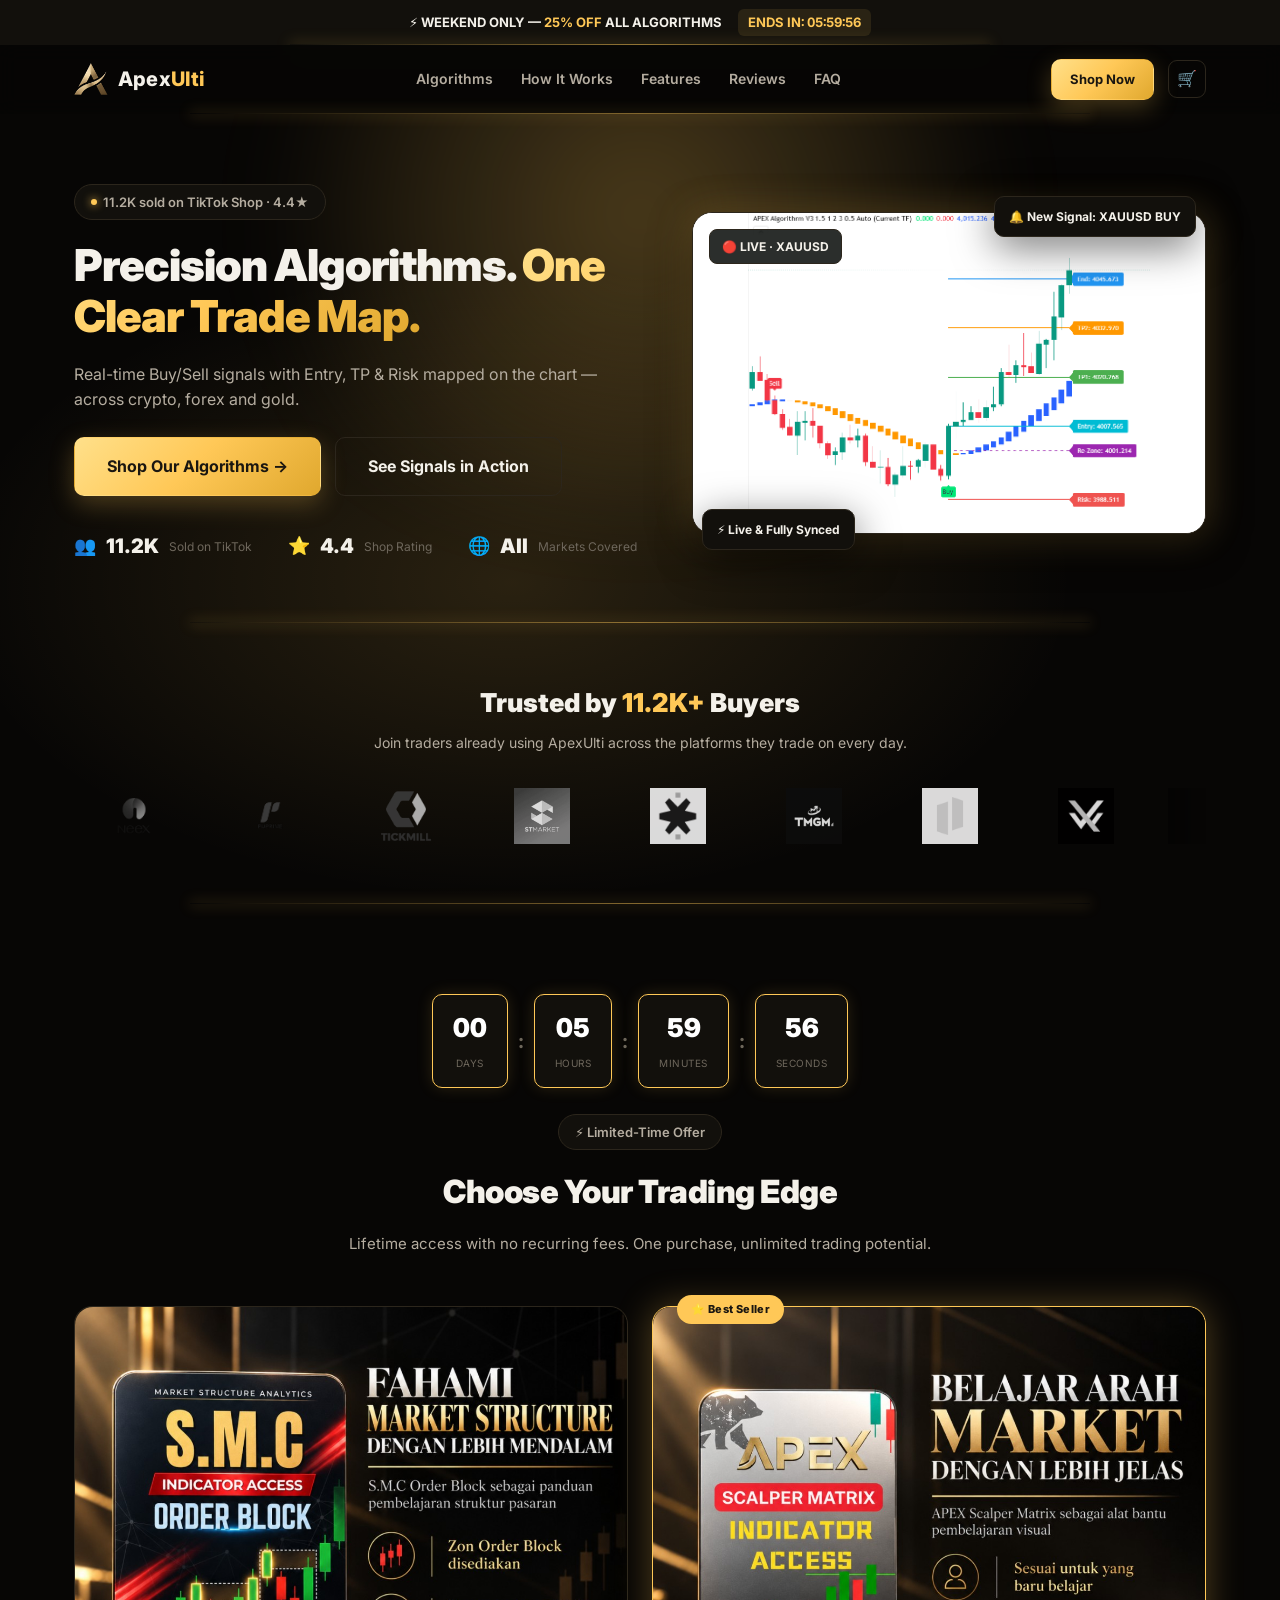
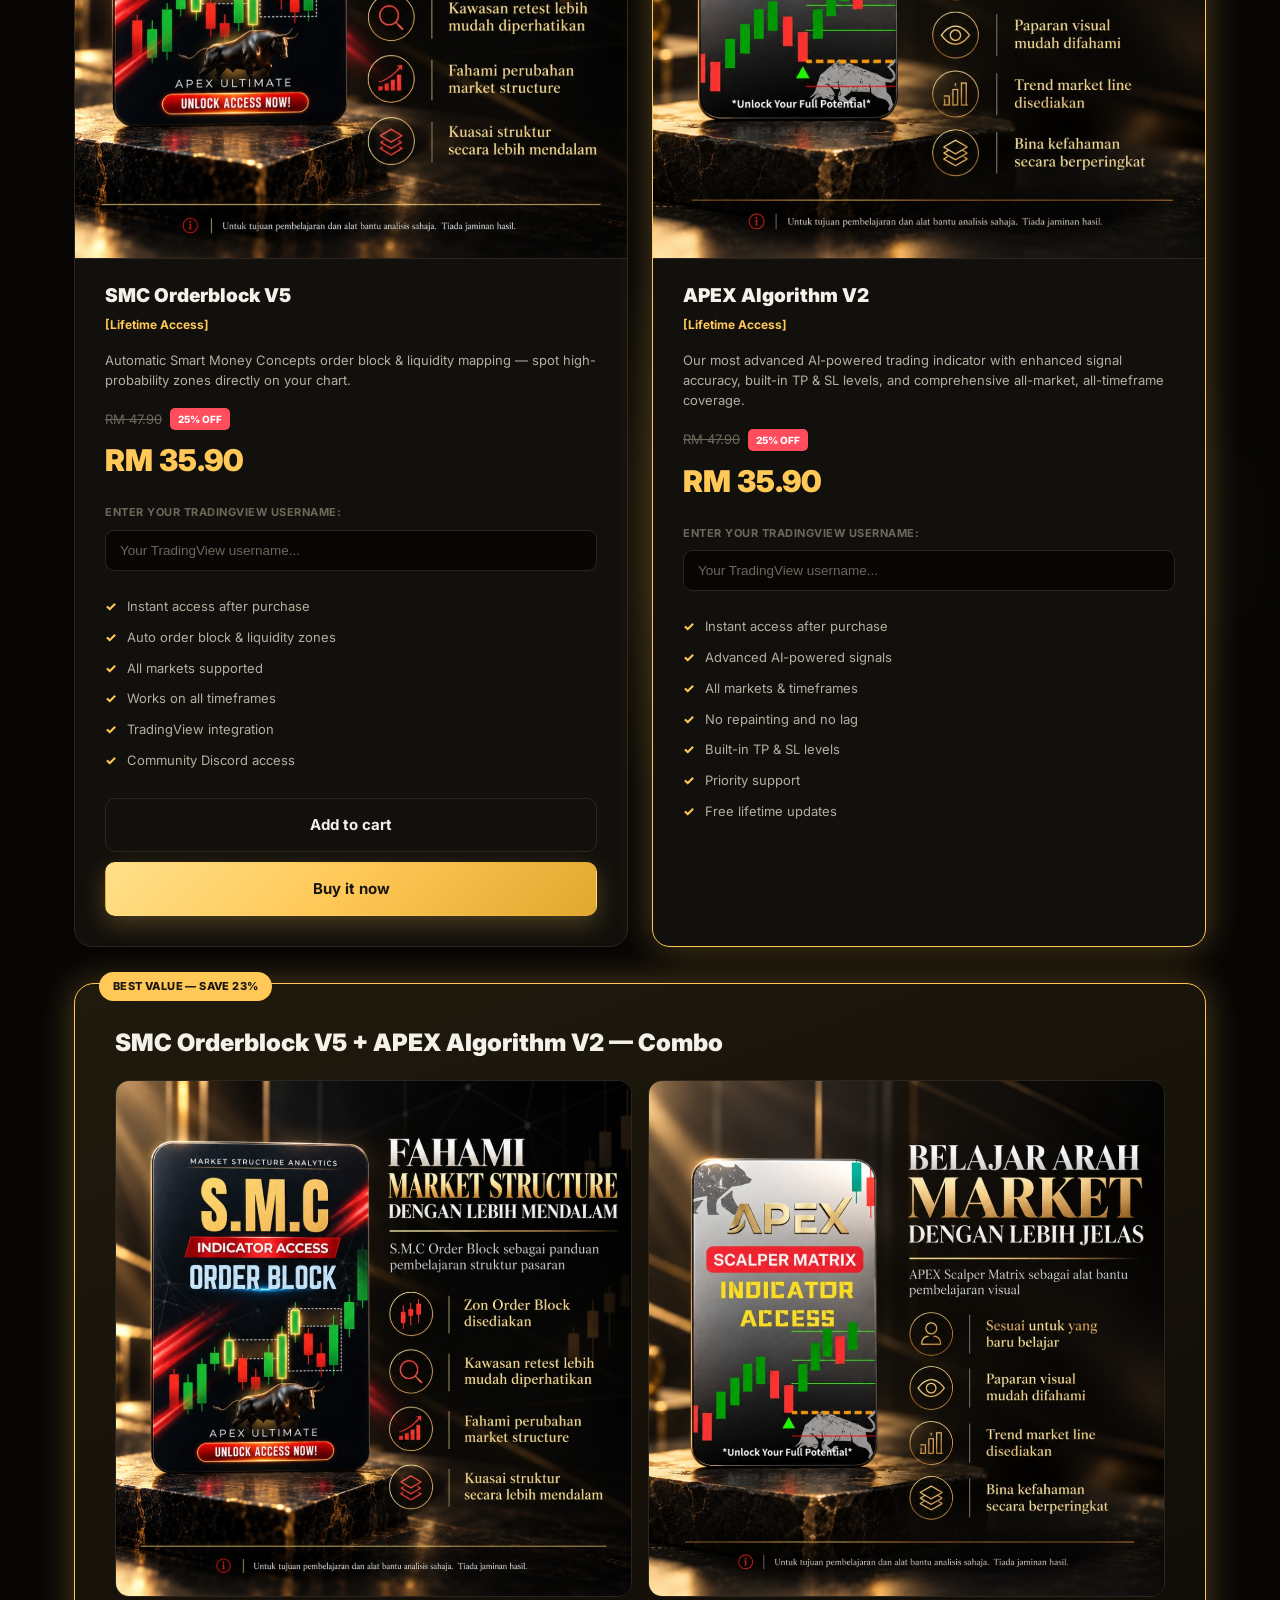
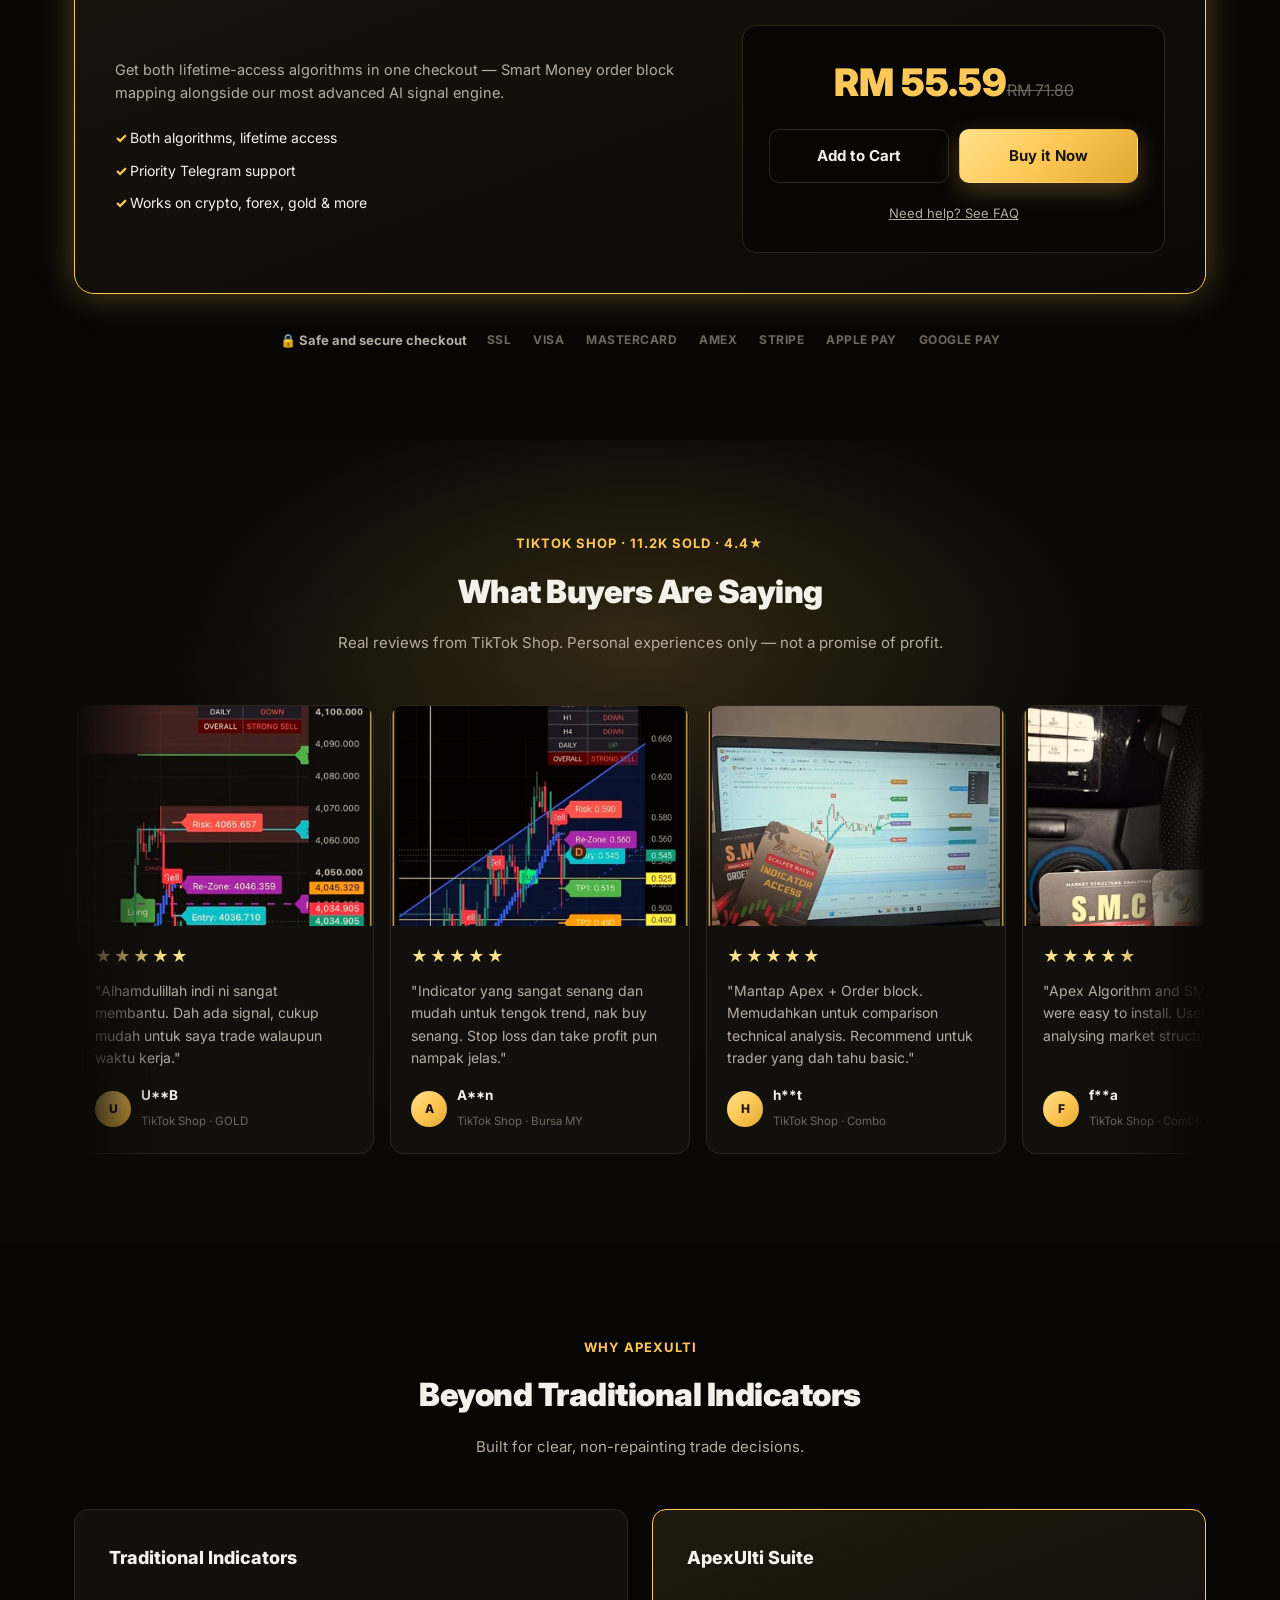
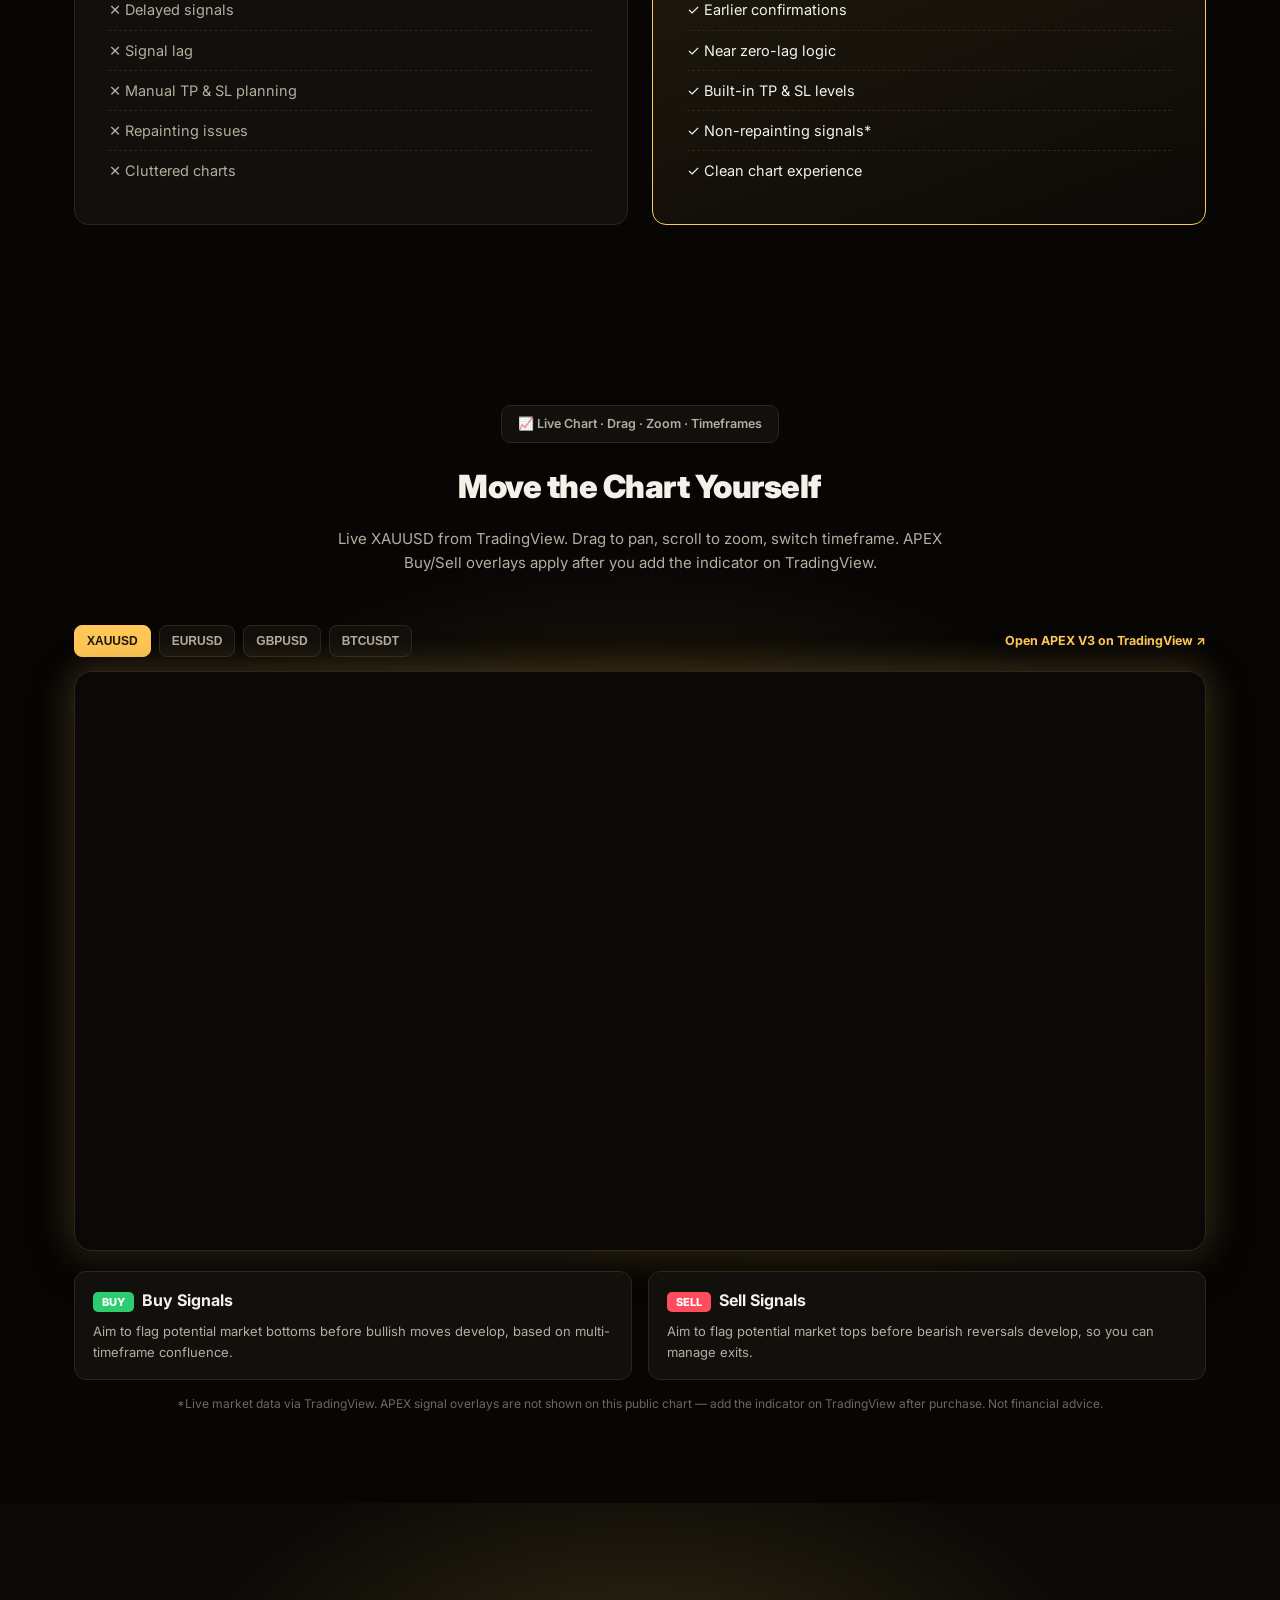
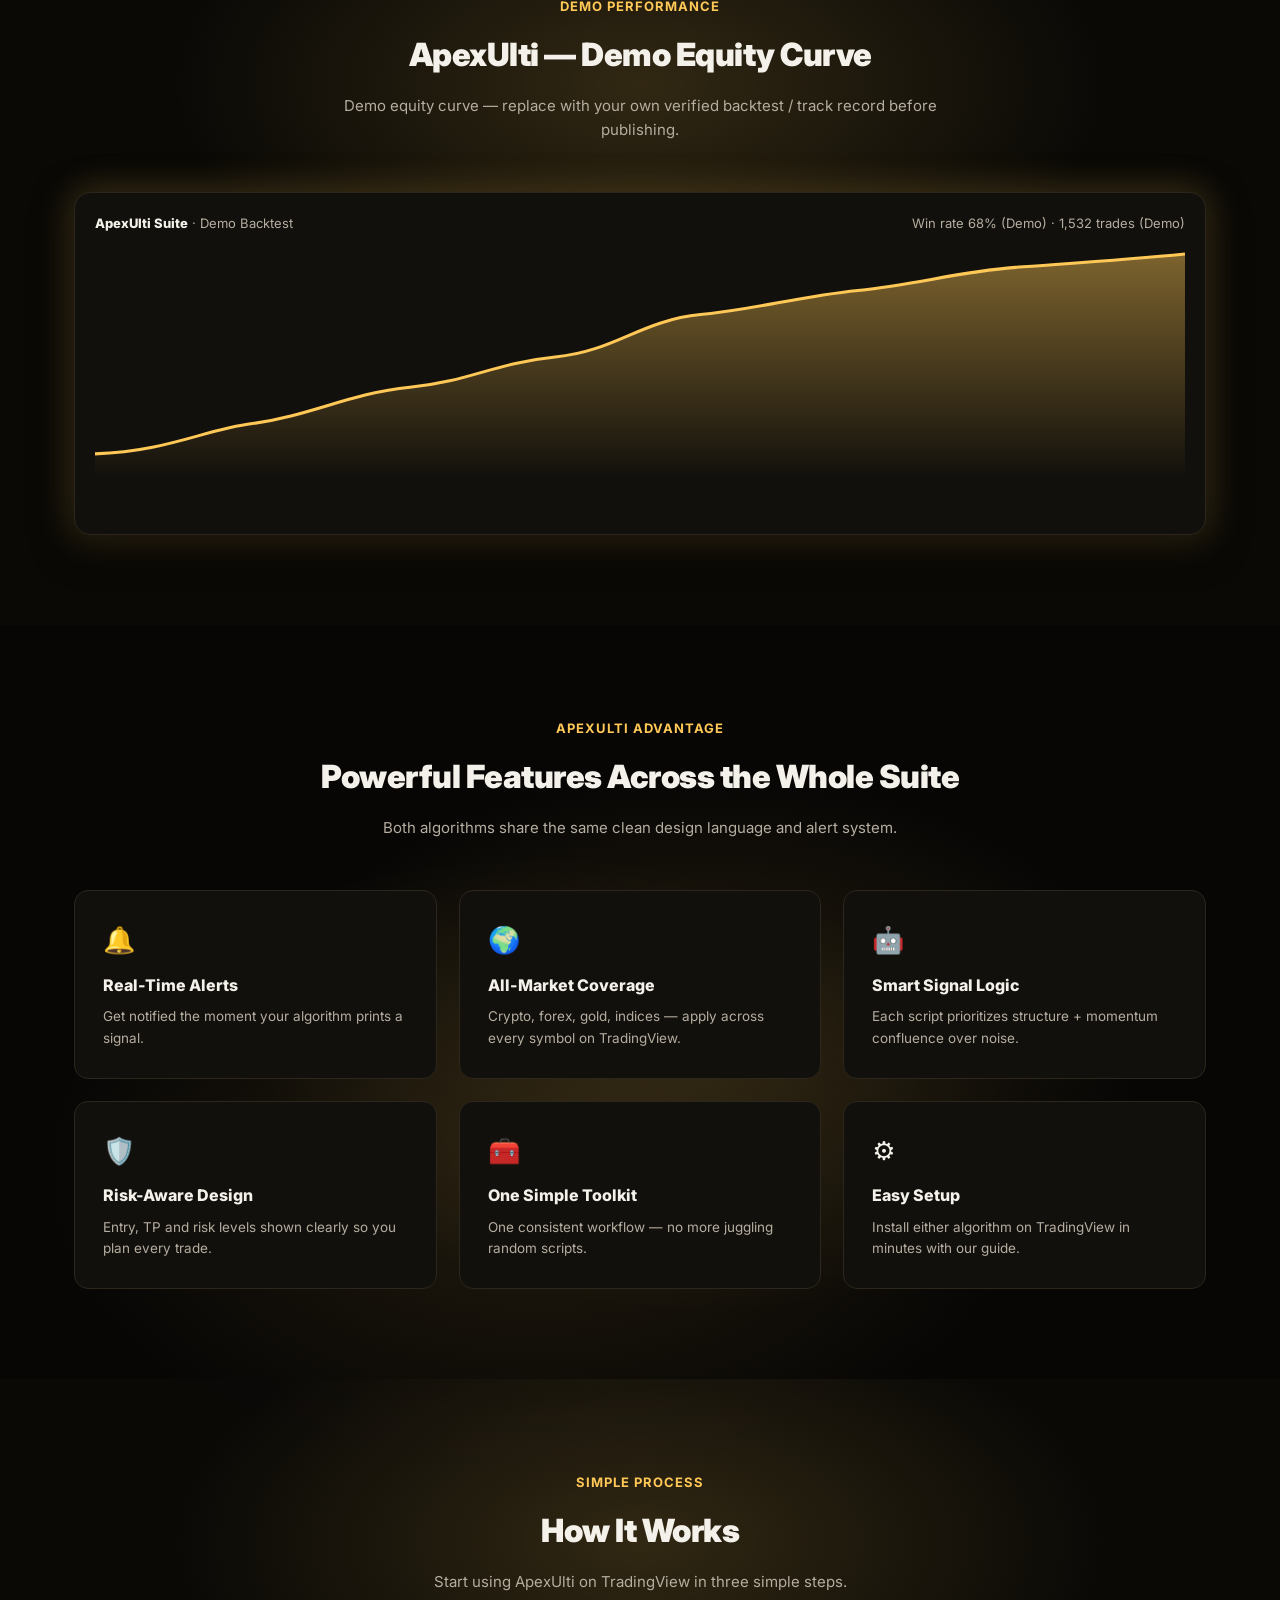
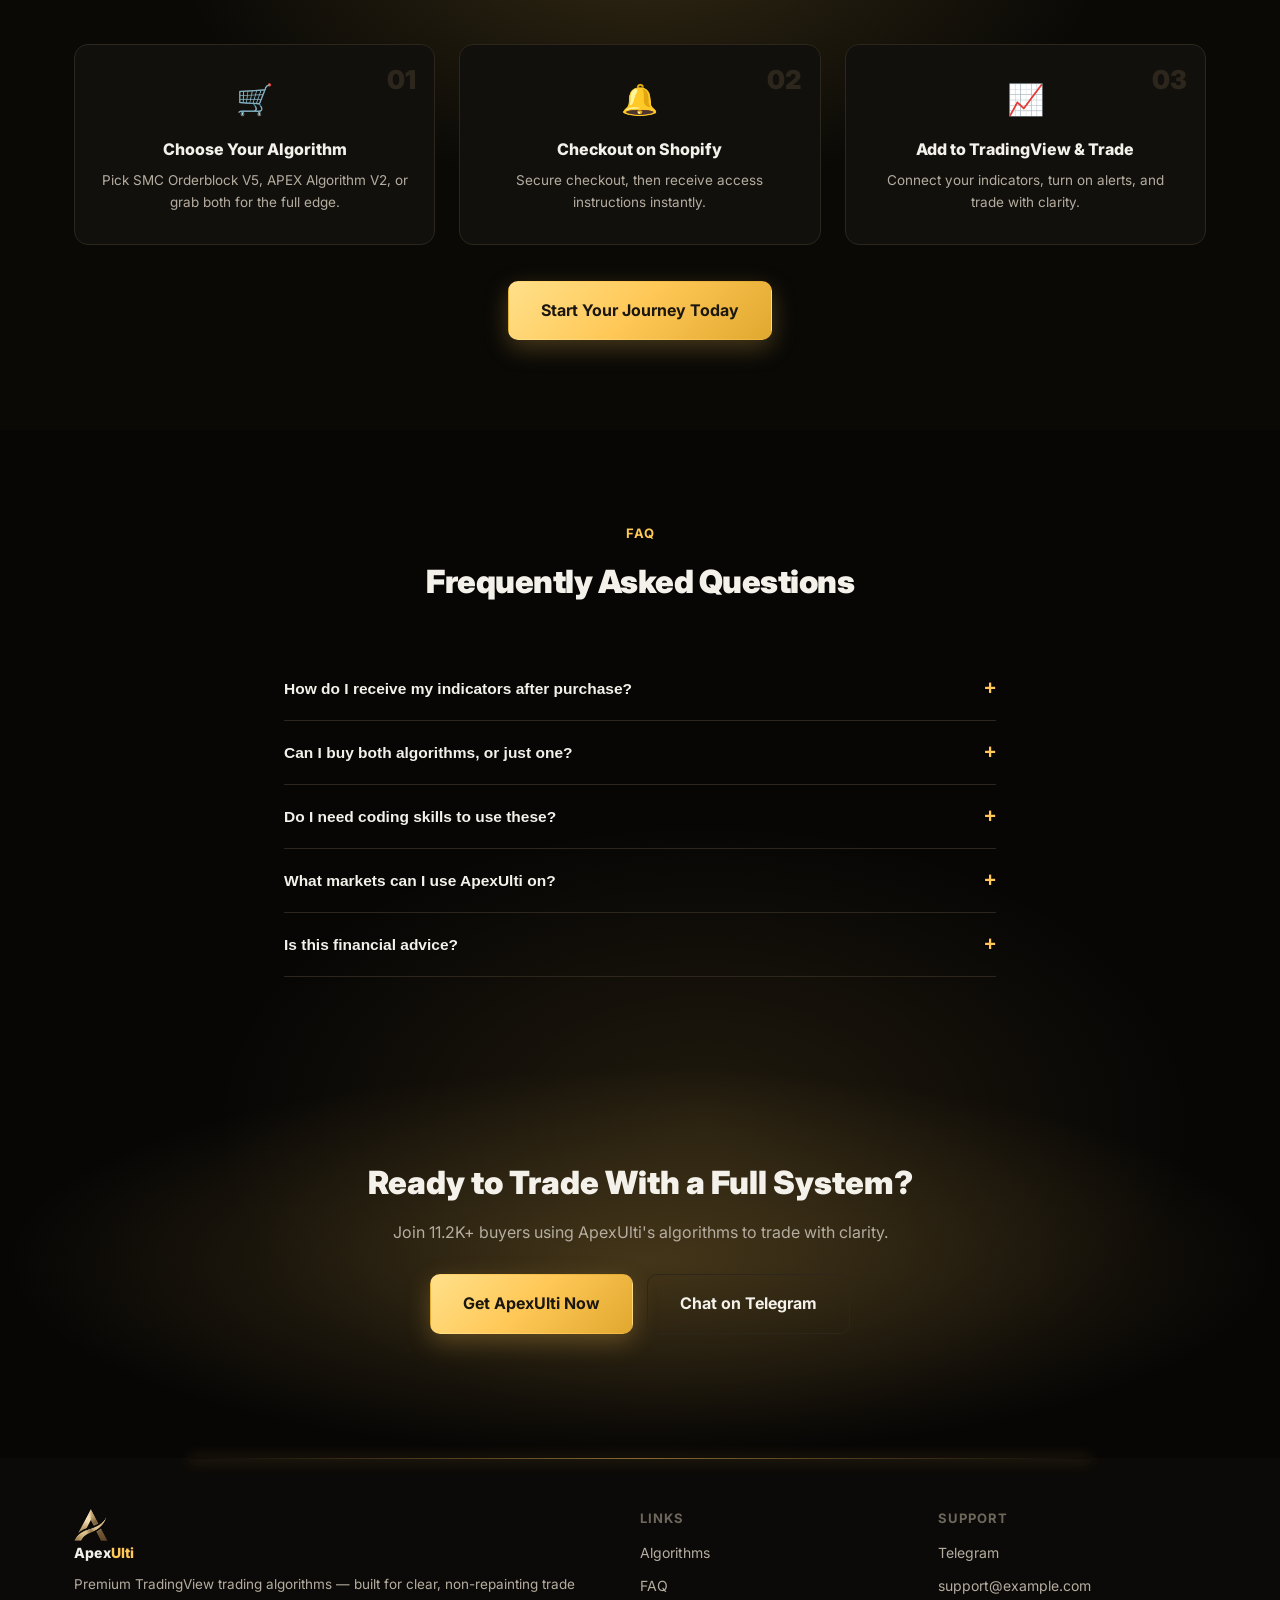
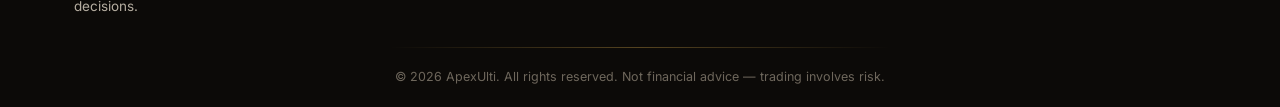
==== commit 988f8a6a: "Embed an interactive TradingView gold chart clients can pan and zoom. Co-authored-by: Cursor <cursor" ====
--- a/index.html
+++ b/index.html
@@ -7,7 +7,7 @@
 <meta name="description" content="SMC Orderblock V5 and APEX Algorithm V2 — premium TradingView trading algorithms. Real-time AI signals, non-repainting, built for clear entries and exits. Instant checkout via Shopify.">
 <link rel="preconnect" href="https://fonts.googleapis.com">
 <link href="https://fonts.googleapis.com/css2?family=Inter:wght@400;500;600;700;800;900&display=swap" rel="stylesheet">
-<link rel="stylesheet" href="style.css?v=20261111rev5">
+<link rel="stylesheet" href="style.css?v=20261111rev6">
 <style>
   .bundle-posters,.bundle-collage,.combo-shots{
     display:grid !important;
@@ -470,16 +470,21 @@
   <section class="section" id="showcase">
     <div class="container">
       <div class="section-head reveal">
-        <span class="showcase-tag">📈 ApexUlti Suite · Live Chart Examples</span>
-        <h2>See Our Signals in Action</h2>
-        <p>Real chart examples from the ApexUlti indicator suite — Buy/Sell signals with a full trade map, not just arrows.</p>
-      </div>
-
-      <div class="showcase-frame reveal">
-        <img id="showcaseImg" src="images/apex-chart-buy.png?v=1" alt="ApexUlti signal example">
-        <div class="showcase-banner">Example setup — for illustration only</div>
-      </div>
-      <div class="showcase-dots" id="showcaseDots"></div>
+        <span class="showcase-tag">📈 Live Chart · Drag · Zoom · Timeframes</span>
+        <h2>Move the Chart Yourself</h2>
+        <p>Live XAUUSD from TradingView. Drag to pan, scroll to zoom, switch timeframe. APEX Buy/Sell overlays apply after you add the indicator on TradingView.</p>
+      </div>
+
+      <div class="tv-toolbar">
+        <button class="tv-sym active" data-tv-symbol="OANDA:XAUUSD">XAUUSD</button>
+        <button class="tv-sym" data-tv-symbol="OANDA:EURUSD">EURUSD</button>
+        <button class="tv-sym" data-tv-symbol="OANDA:GBPUSD">GBPUSD</button>
+        <button class="tv-sym" data-tv-symbol="BINANCE:BTCUSDT">BTCUSDT</button>
+        <a class="tv-open" href="https://www.tradingview.com/script/O91fHRcu-APEX-Algorithrm-V3/" target="_blank" rel="noopener">Open APEX V3 on TradingView ↗</a>
+      </div>
+      <div class="tv-wrap">
+        <div id="tvChartHost"></div>
+      </div>
 
       <div class="showcase-info">
         <div class="showcase-info-card reveal">
@@ -491,7 +496,7 @@
           <p>Aim to flag potential market tops before bearish reversals develop, so you can manage exits.</p>
         </div>
       </div>
-      <p class="demo-note" style="text-align:center; margin-top:14px;">*Chart examples shown are illustrative. Past patterns don't guarantee future results — always manage your own risk.</p>
+      <p class="demo-note" style="text-align:center; margin-top:14px;">*Live market data via TradingView. APEX signal overlays are not shown on this public chart — add the indicator on TradingView after purchase. Not financial advice.</p>
     </div>
   </section>
 
@@ -645,6 +650,6 @@
 
 <div class="toast" id="toast">Added to cart ✓</div>
 
-<script src="script.js?v=20261111rev5"></script>
+<script src="script.js?v=20261111rev6"></script>
 </body>
 </html>
--- a/style.css
+++ b/style.css
@@ -288,6 +288,23 @@
   box-shadow:var(--shadow), var(--glow); background:#fff;
 }
 .showcase-frame img{width:100%; display:block; aspect-ratio:16/9; object-fit:contain; background:#fff;}
+.tv-toolbar{
+  display:flex; flex-wrap:wrap; align-items:center; gap:8px; margin:0 0 14px;
+}
+.tv-sym{
+  padding:8px 12px; border-radius:8px; background:var(--card); border:1px solid var(--card-border);
+  color:var(--text-dim); font-size:12px; font-weight:700; cursor:pointer; transition:.2s;
+}
+.tv-sym:hover{border-color:var(--green); color:var(--green);}
+.tv-sym.active{background:var(--green); color:var(--ink); border-color:var(--green);}
+.tv-open{
+  margin-left:auto; font-size:12.5px; font-weight:700; color:var(--green);
+}
+.tv-wrap{
+  position:relative; height:580px; border-radius:18px; overflow:hidden;
+  border:1px solid var(--card-border); box-shadow:var(--shadow), var(--glow); background:#0a0908;
+}
+#tvChartHost,#tradingview_apex{width:100%; height:100%;}
 .showcase-callout{
   position:absolute; top:18px; right:18px; background:rgba(6,10,8,0.9); border:1px solid var(--card-border);
   border-radius:12px; padding:14px 16px; max-width:230px; backdrop-filter:blur(6px);
@@ -612,5 +629,7 @@
   .testi-card{flex-basis:240px; width:240px; min-width:240px; max-width:240px;}
   .testi-photo{height:170px;}
   .showcase-info{grid-template-columns:1fr;}
+  .tv-wrap{height:420px;}
+  .tv-open{margin-left:0; width:100%;}
   .announce-bar{flex-direction:column; gap:4px;}
 }
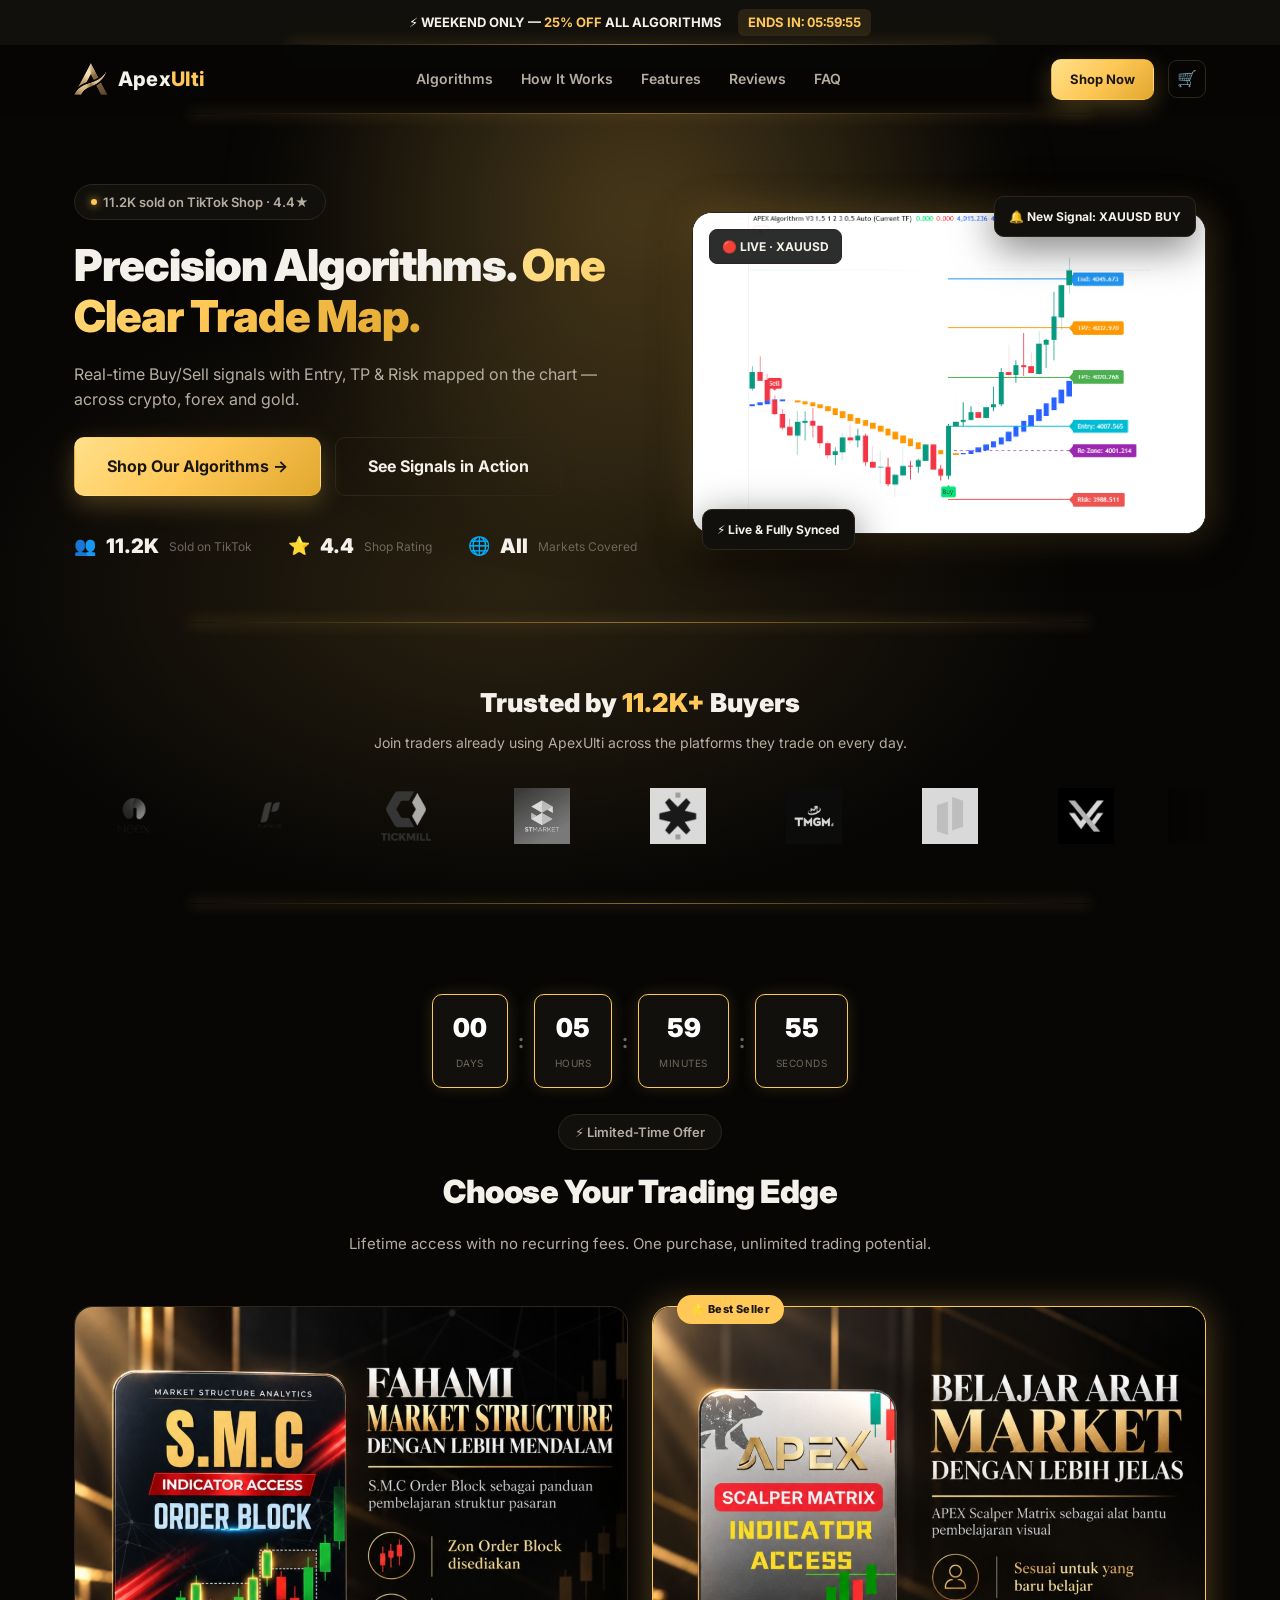
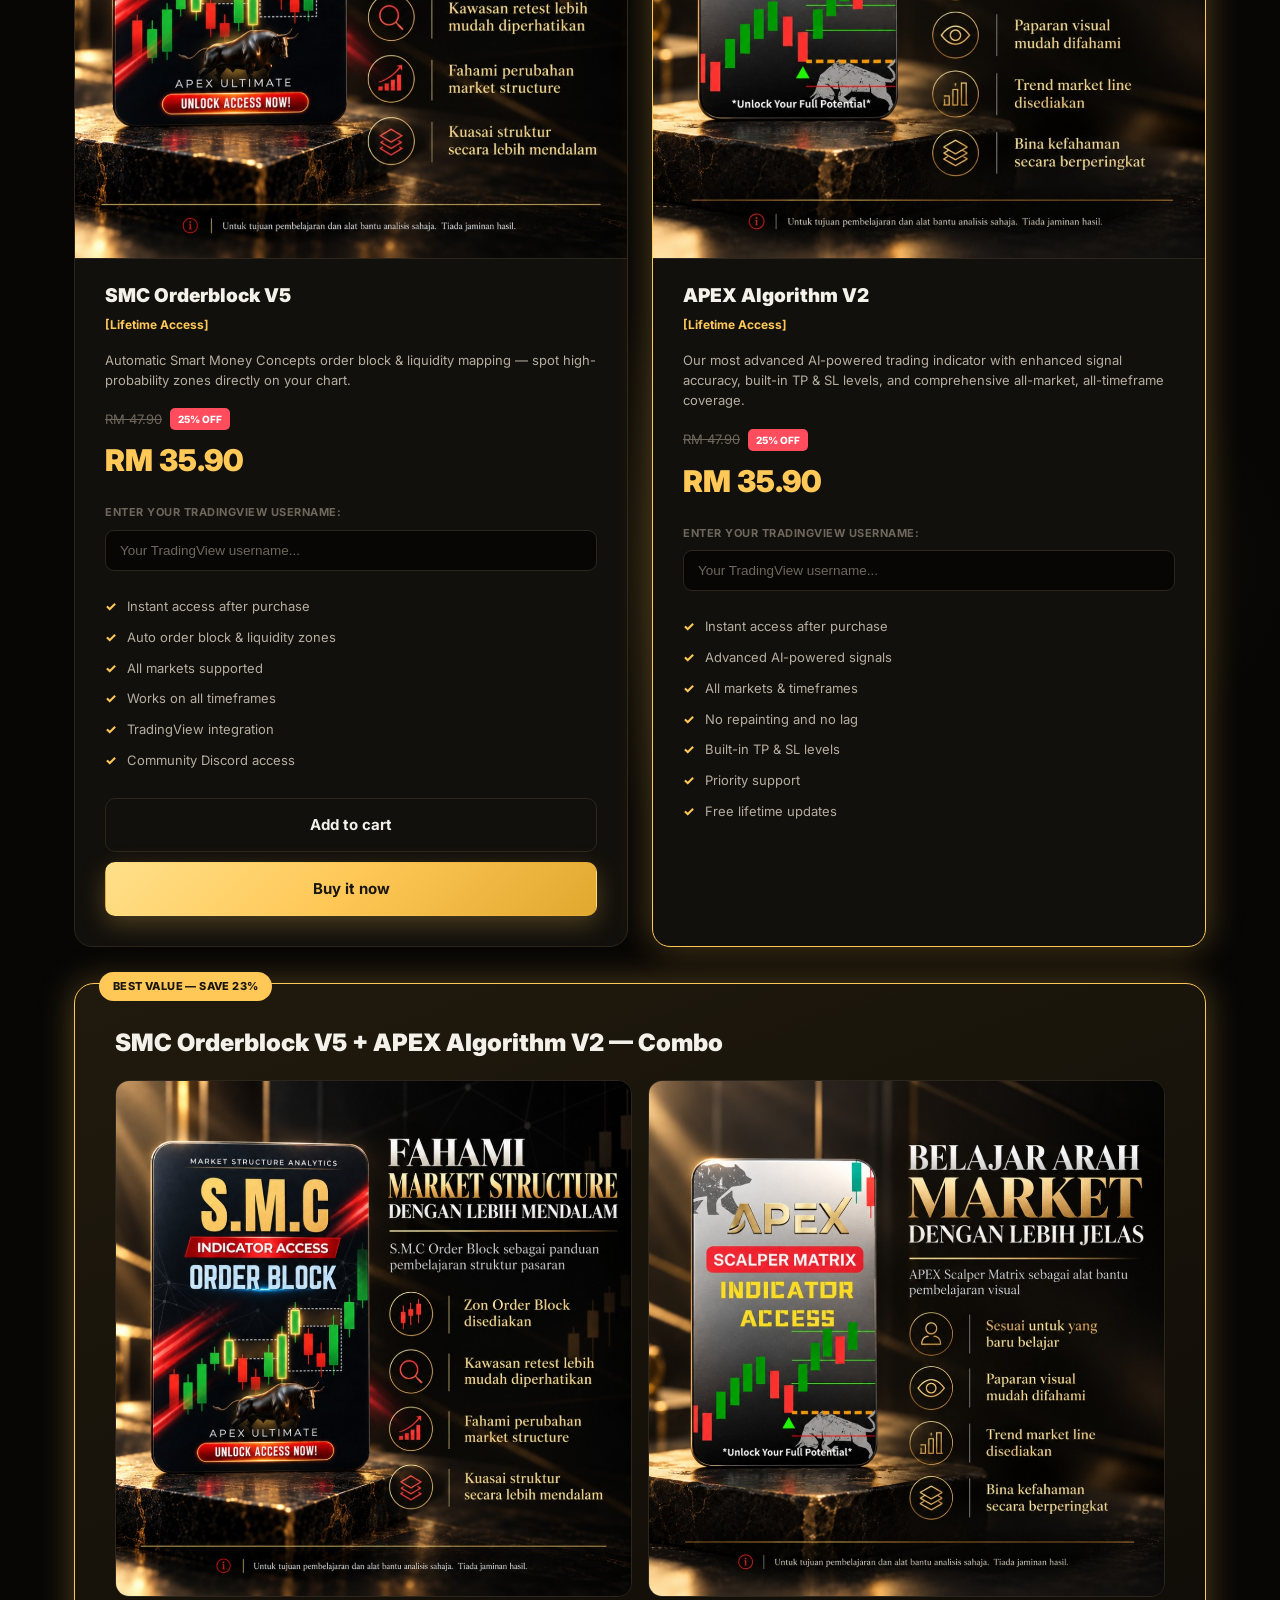
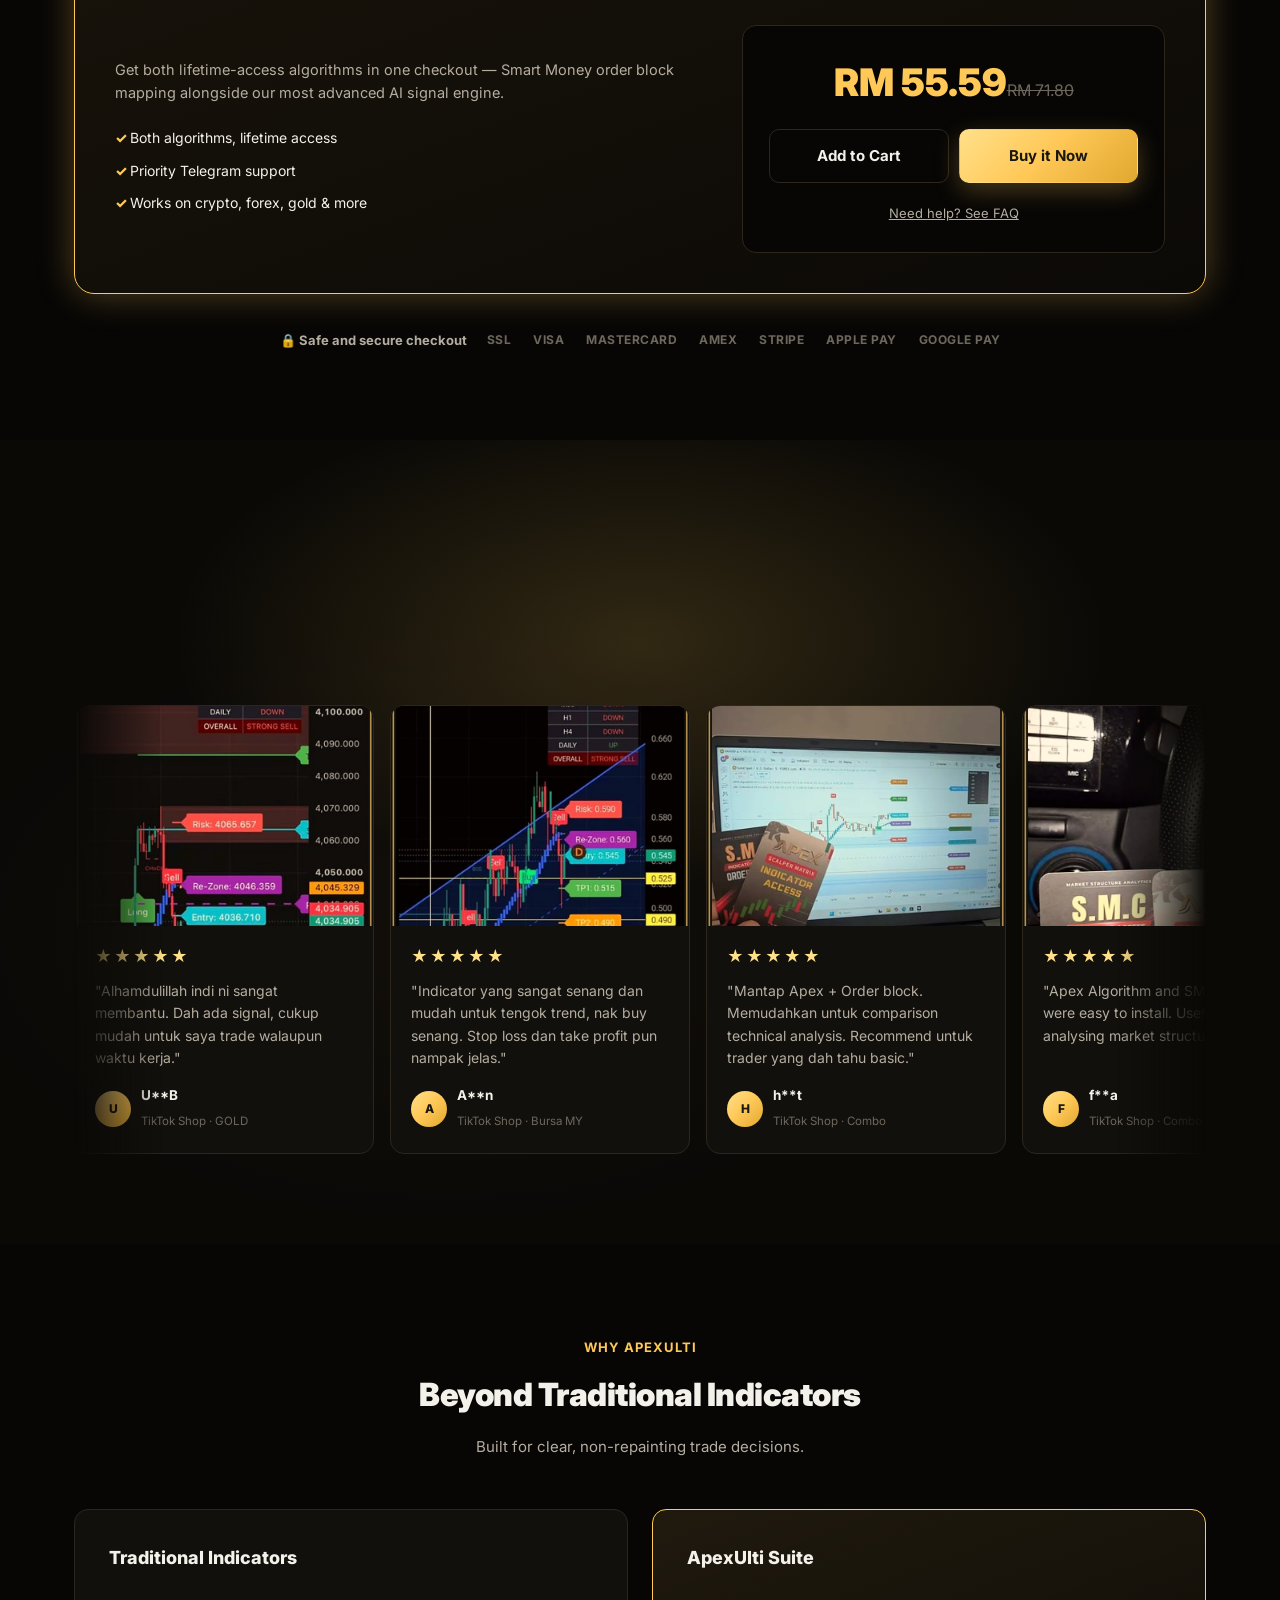
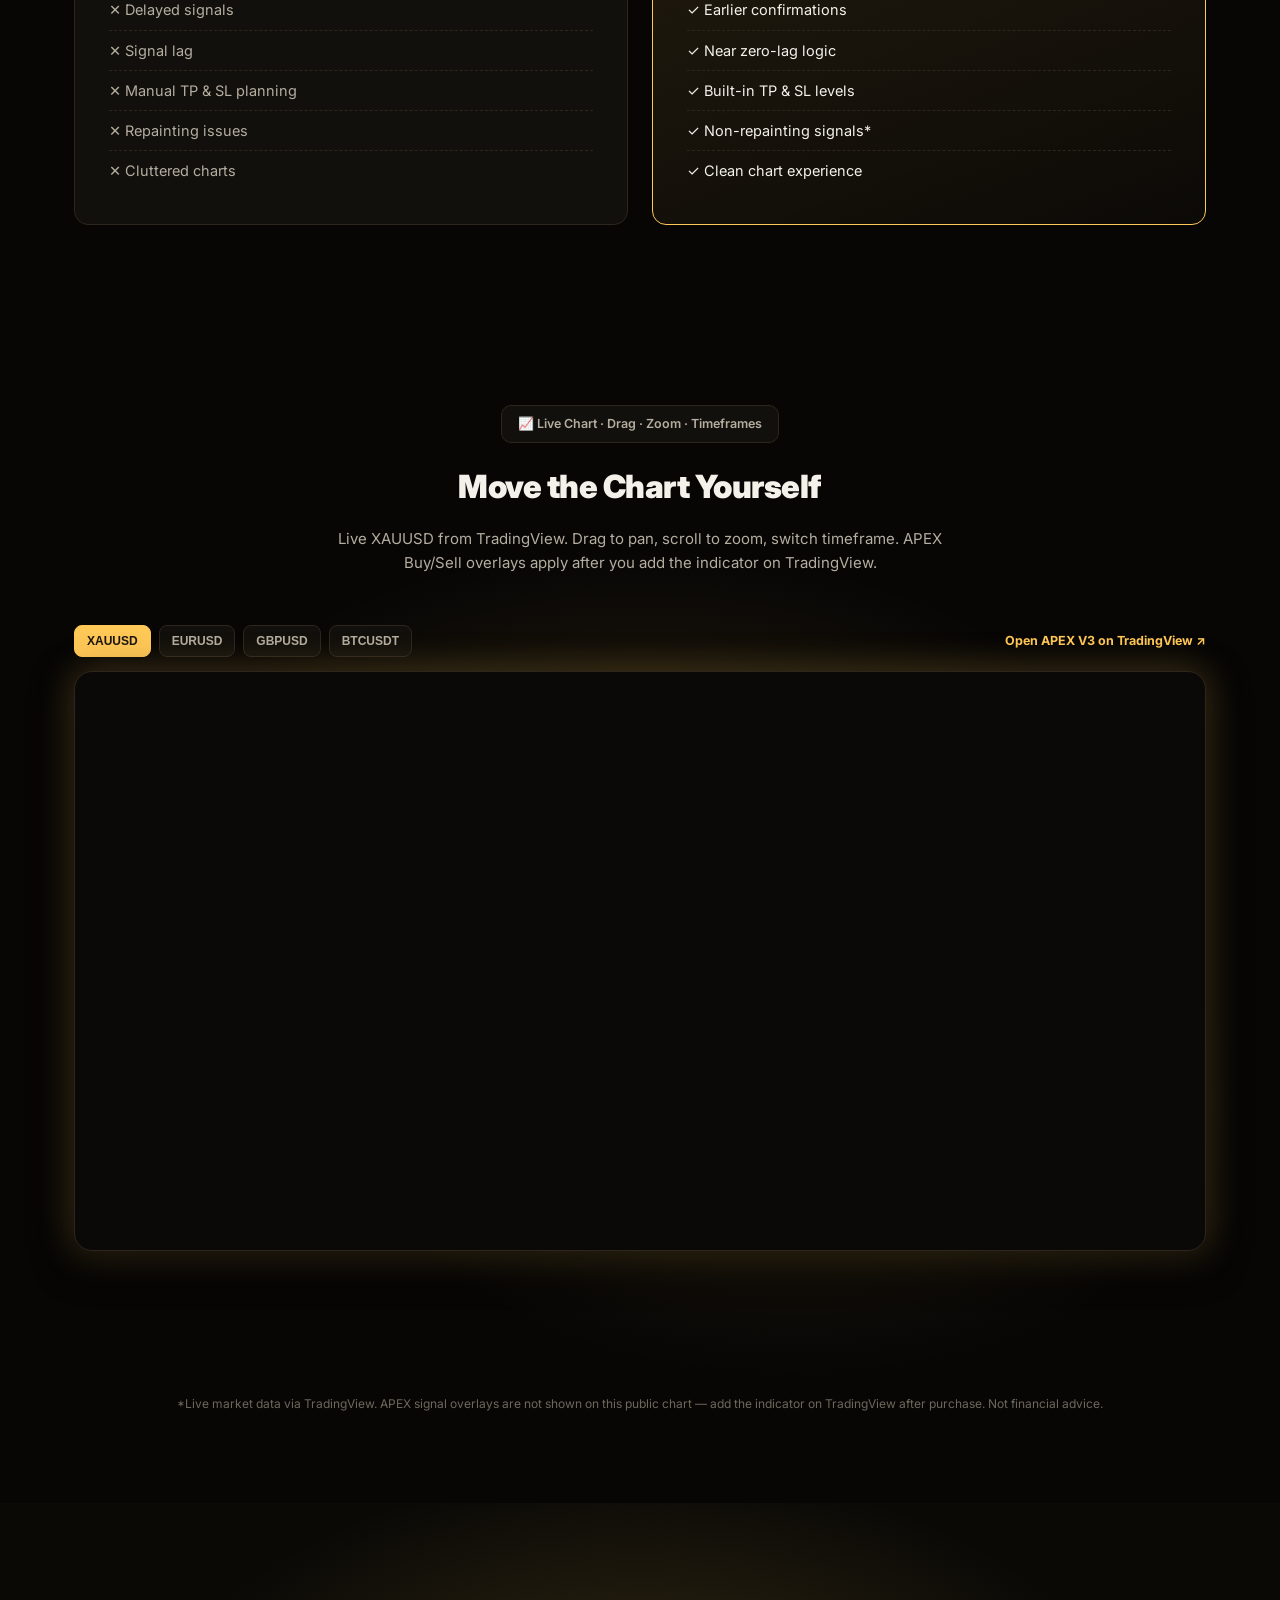
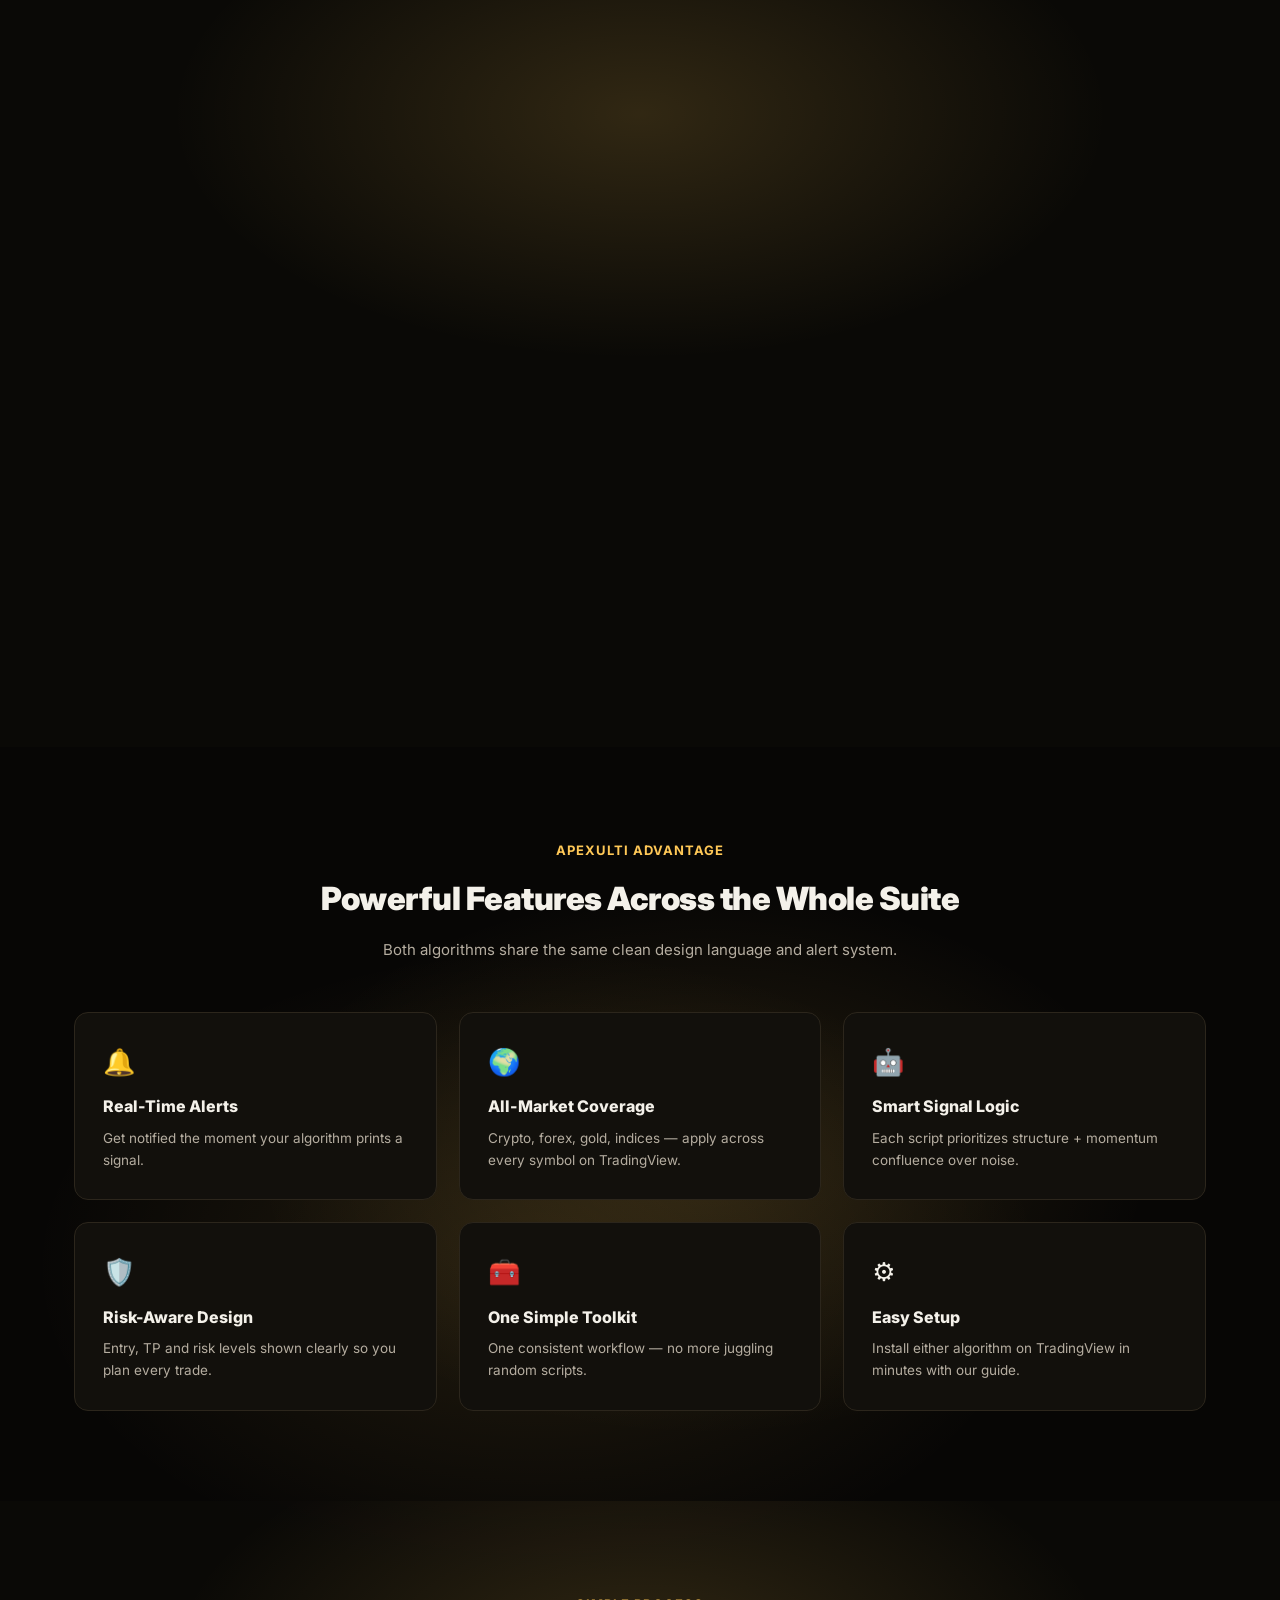
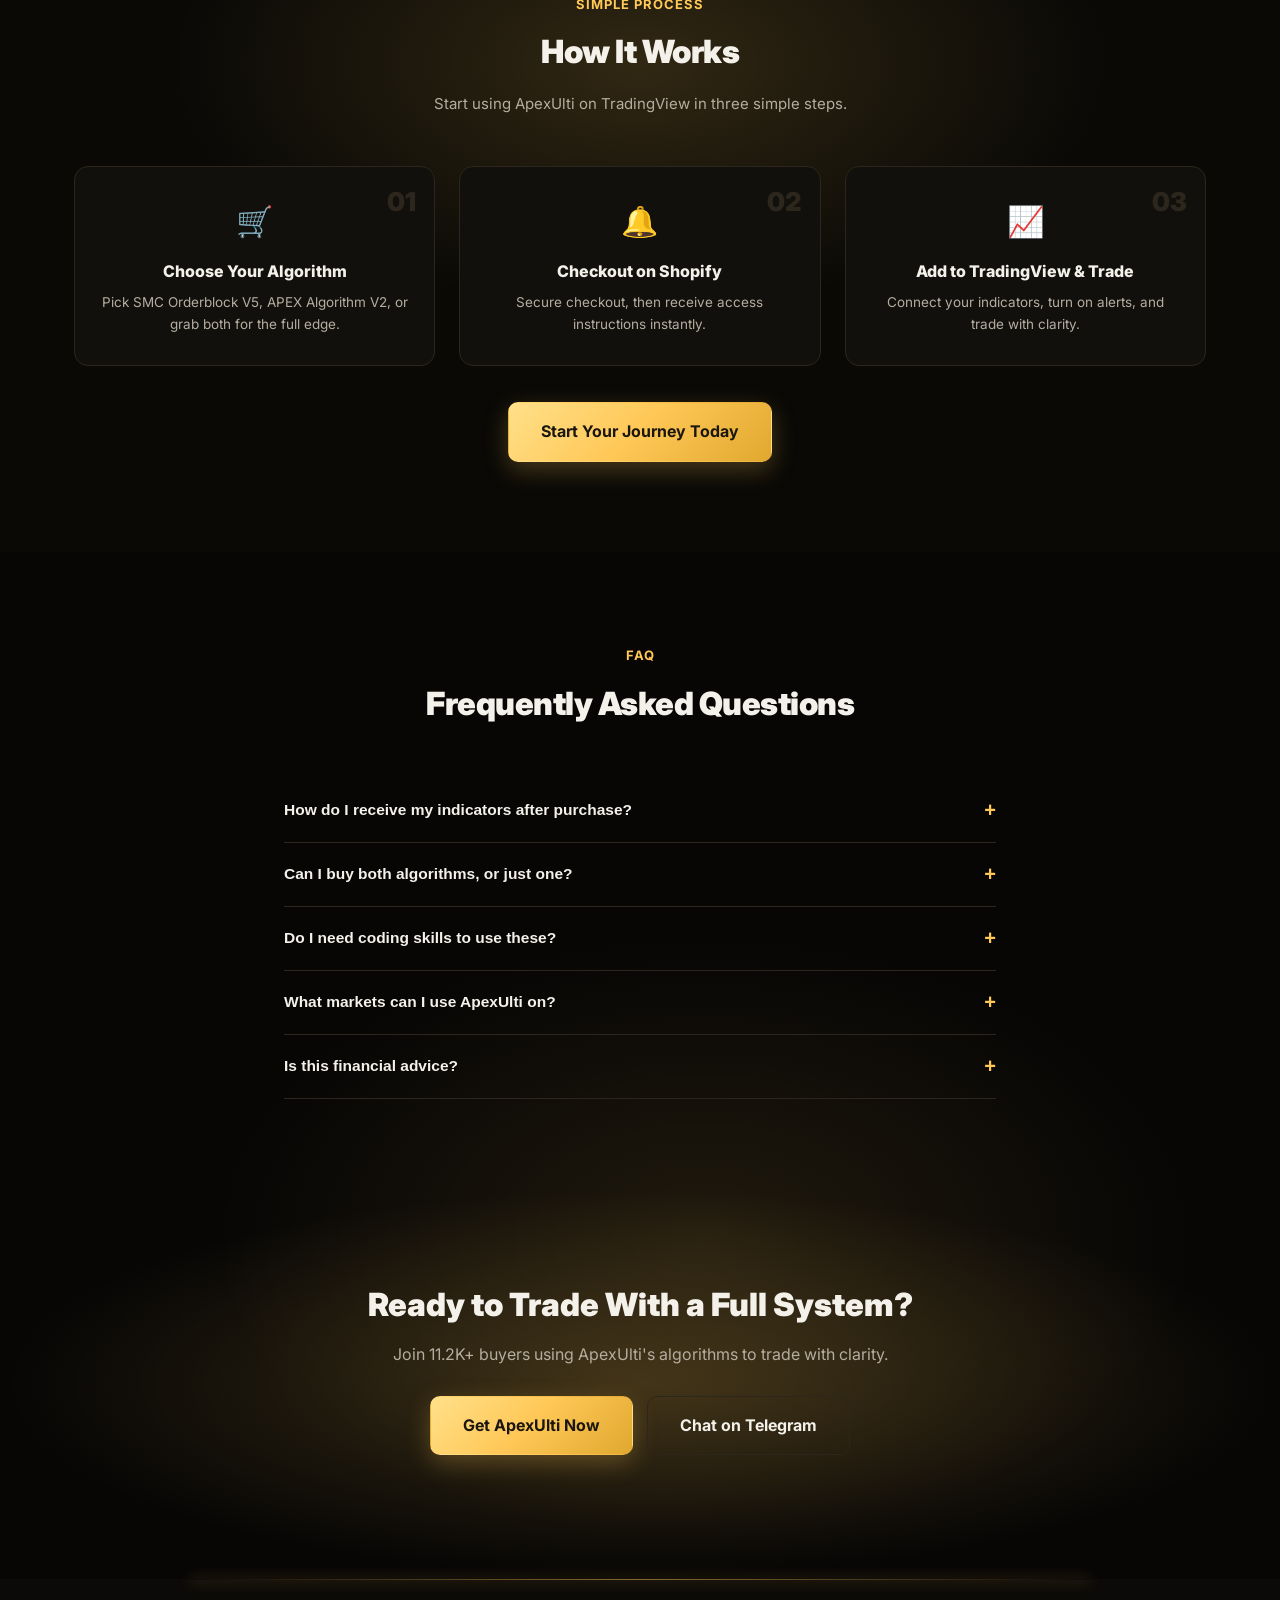
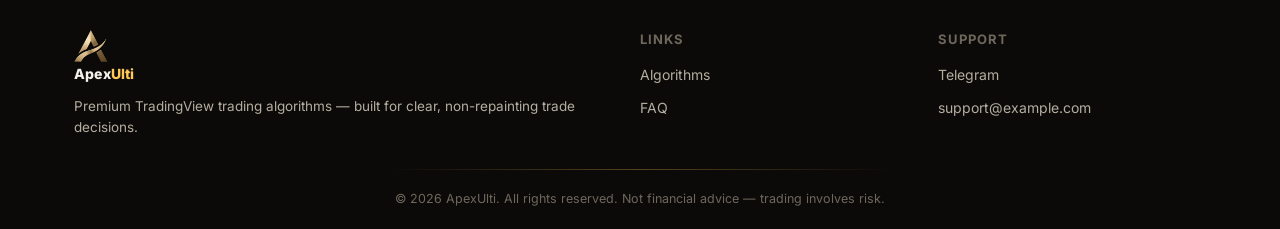
==== commit 69560583: "Replace the demo SVG with a gold-themed Apex Ultimate equity curve. Co-authored-by: Cursor <cursorag" ====
--- a/index.html
+++ b/index.html
@@ -7,7 +7,7 @@
 <meta name="description" content="SMC Orderblock V5 and APEX Algorithm V2 — premium TradingView trading algorithms. Real-time AI signals, non-repainting, built for clear entries and exits. Instant checkout via Shopify.">
 <link rel="preconnect" href="https://fonts.googleapis.com">
 <link href="https://fonts.googleapis.com/css2?family=Inter:wght@400;500;600;700;800;900&display=swap" rel="stylesheet">
-<link rel="stylesheet" href="style.css?v=20261111rev6">
+<link rel="stylesheet" href="style.css?v=20261111rev7">
 <style>
   .bundle-posters,.bundle-collage,.combo-shots{
     display:grid !important;
@@ -501,28 +501,37 @@
   </section>
 
   <!-- ===== Backtest-style / Equity ===== -->
-  <section class="section section-alt">
-    <div class="container">
-      <div class="section-head reveal">
-        <span class="eyebrow">Demo Performance</span>
-        <h2>ApexUlti — Demo Equity Curve</h2>
-        <p class="demo-note">Demo equity curve — replace with your own verified backtest / track record before publishing.</p>
+  <section class="section section-alt" id="performance">
+    <div class="container">
+      <div class="section-head reveal">
+        <span class="eyebrow">Strategy Tester · Apex Ultimate</span>
+        <h2>Equity Curve</h2>
+        <p class="demo-note">TradingView strategy tester · 7 Sep – 11 Nov 2026 · $5,000 initial capital. Tester results are not live-account profits and do not promise future returns.</p>
+      </div>
+      <div class="equity-stats reveal">
+        <div class="eq-stat">
+          <small>Total PnL</small>
+          <strong>+$6,357.68</strong>
+          <span class="eq-up">+127.15%</span>
+        </div>
+        <div class="eq-stat">
+          <small>Max Drawdown</small>
+          <strong>0.47%</strong>
+          <span>$26.99</span>
+        </div>
+        <div class="eq-stat">
+          <small>Profitable trades</small>
+          <strong>86.69%</strong>
+          <span>521 / 601</span>
+        </div>
+        <div class="eq-stat">
+          <small>Profit factor</small>
+          <strong>42.61</strong>
+          <span>Apex Ultimate</span>
+        </div>
       </div>
       <div class="backtest-frame reveal">
-        <div class="backtest-head">
-          <span><strong>ApexUlti Suite</strong> · Demo Backtest</span>
-          <span>Win rate 68% (Demo) · 1,532 trades (Demo)</span>
-        </div>
-        <svg viewBox="0 0 900 220" class="equity-svg" xmlns="http://www.w3.org/2000/svg">
-          <defs>
-            <linearGradient id="eqFill" x1="0" y1="0" x2="0" y2="1">
-              <stop offset="0%" stop-color="#ffc857" stop-opacity="0.45"/>
-              <stop offset="100%" stop-color="#ffc857" stop-opacity="0"/>
-            </linearGradient>
-          </defs>
-          <path d="M0,190 L0,170 C60,168 90,150 130,145 C180,138 210,120 260,115 C310,110 330,95 380,90 C430,85 450,60 500,55 C550,50 580,40 630,35 C680,30 710,20 760,16 C800,13 850,10 900,5 L900,190 Z" fill="url(#eqFill)"/>
-          <path d="M0,170 C60,168 90,150 130,145 C180,138 210,120 260,115 C310,110 330,95 380,90 C430,85 450,60 500,55 C550,50 580,40 630,35 C680,30 710,20 760,16 C800,13 850,10 900,5" fill="none" stroke="#ffc857" stroke-width="2.5"/>
-        </svg>
+        <img class="equity-shot" src="images/apex-equity.png?v=1" alt="Apex Ultimate equity curve, September to November 2026">
       </div>
     </div>
   </section>
@@ -650,6 +659,6 @@
 
 <div class="toast" id="toast">Added to cart ✓</div>
 
-<script src="script.js?v=20261111rev6"></script>
+<script src="script.js?v=20261111rev7"></script>
 </body>
 </html>
--- a/style.css
+++ b/style.css
@@ -330,10 +330,19 @@
 .showcase-info-card p{font-size:13px; color:var(--text-dim); margin-top:8px;}
 
 /* ===================== Backtest mockup ===================== */
-.backtest-frame{background:var(--card); border:1px solid var(--card-border); border-radius:16px; padding:20px; box-shadow:var(--shadow), var(--glow);}
-.backtest-head{display:flex; justify-content:space-between; align-items:center; margin-bottom:14px; font-size:13px; color:var(--text-dim);}
-.backtest-head strong{color:var(--text); font-weight:800;}
-.equity-svg{width:100%; height:auto; display:block;}
+.equity-stats{
+  display:grid; grid-template-columns:repeat(4,1fr); gap:12px; margin:0 0 18px;
+}
+.eq-stat{
+  background:var(--card); border:1px solid var(--card-border); border-radius:12px;
+  padding:16px 18px; text-align:left;
+}
+.eq-stat small{display:block; font-size:11.5px; color:var(--text-faint); letter-spacing:0.4px; margin-bottom:6px;}
+.eq-stat strong{display:block; font-size:22px; font-weight:900; color:var(--text); line-height:1.2;}
+.eq-stat span{display:block; margin-top:4px; font-size:12.5px; color:var(--text-dim);}
+.eq-up{color:var(--green) !important; font-weight:800;}
+.backtest-frame{background:var(--card); border:1px solid var(--card-border); border-radius:16px; padding:8px; box-shadow:var(--shadow), var(--glow);}
+.equity-shot{width:100%; height:auto; display:block; border-radius:12px;}
 
 /* ===================== Shop Grid (8 products) ===================== */
 .shop-grid{display:grid; grid-template-columns:repeat(4,1fr); gap:20px;}
@@ -613,6 +622,7 @@
   .terminal-compare{grid-template-columns:1fr;}
   .footer-grid{grid-template-columns:1fr;}
   .flagship-grid{grid-template-columns:1fr;}
+  .equity-stats{grid-template-columns:repeat(2,1fr);}
   .hero-stats{gap:22px;}
 }
 @media (max-width: 640px){
@@ -631,5 +641,7 @@
   .showcase-info{grid-template-columns:1fr;}
   .tv-wrap{height:420px;}
   .tv-open{margin-left:0; width:100%;}
+  .equity-stats{grid-template-columns:1fr 1fr;}
+  .eq-stat strong{font-size:18px;}
   .announce-bar{flex-direction:column; gap:4px;}
 }
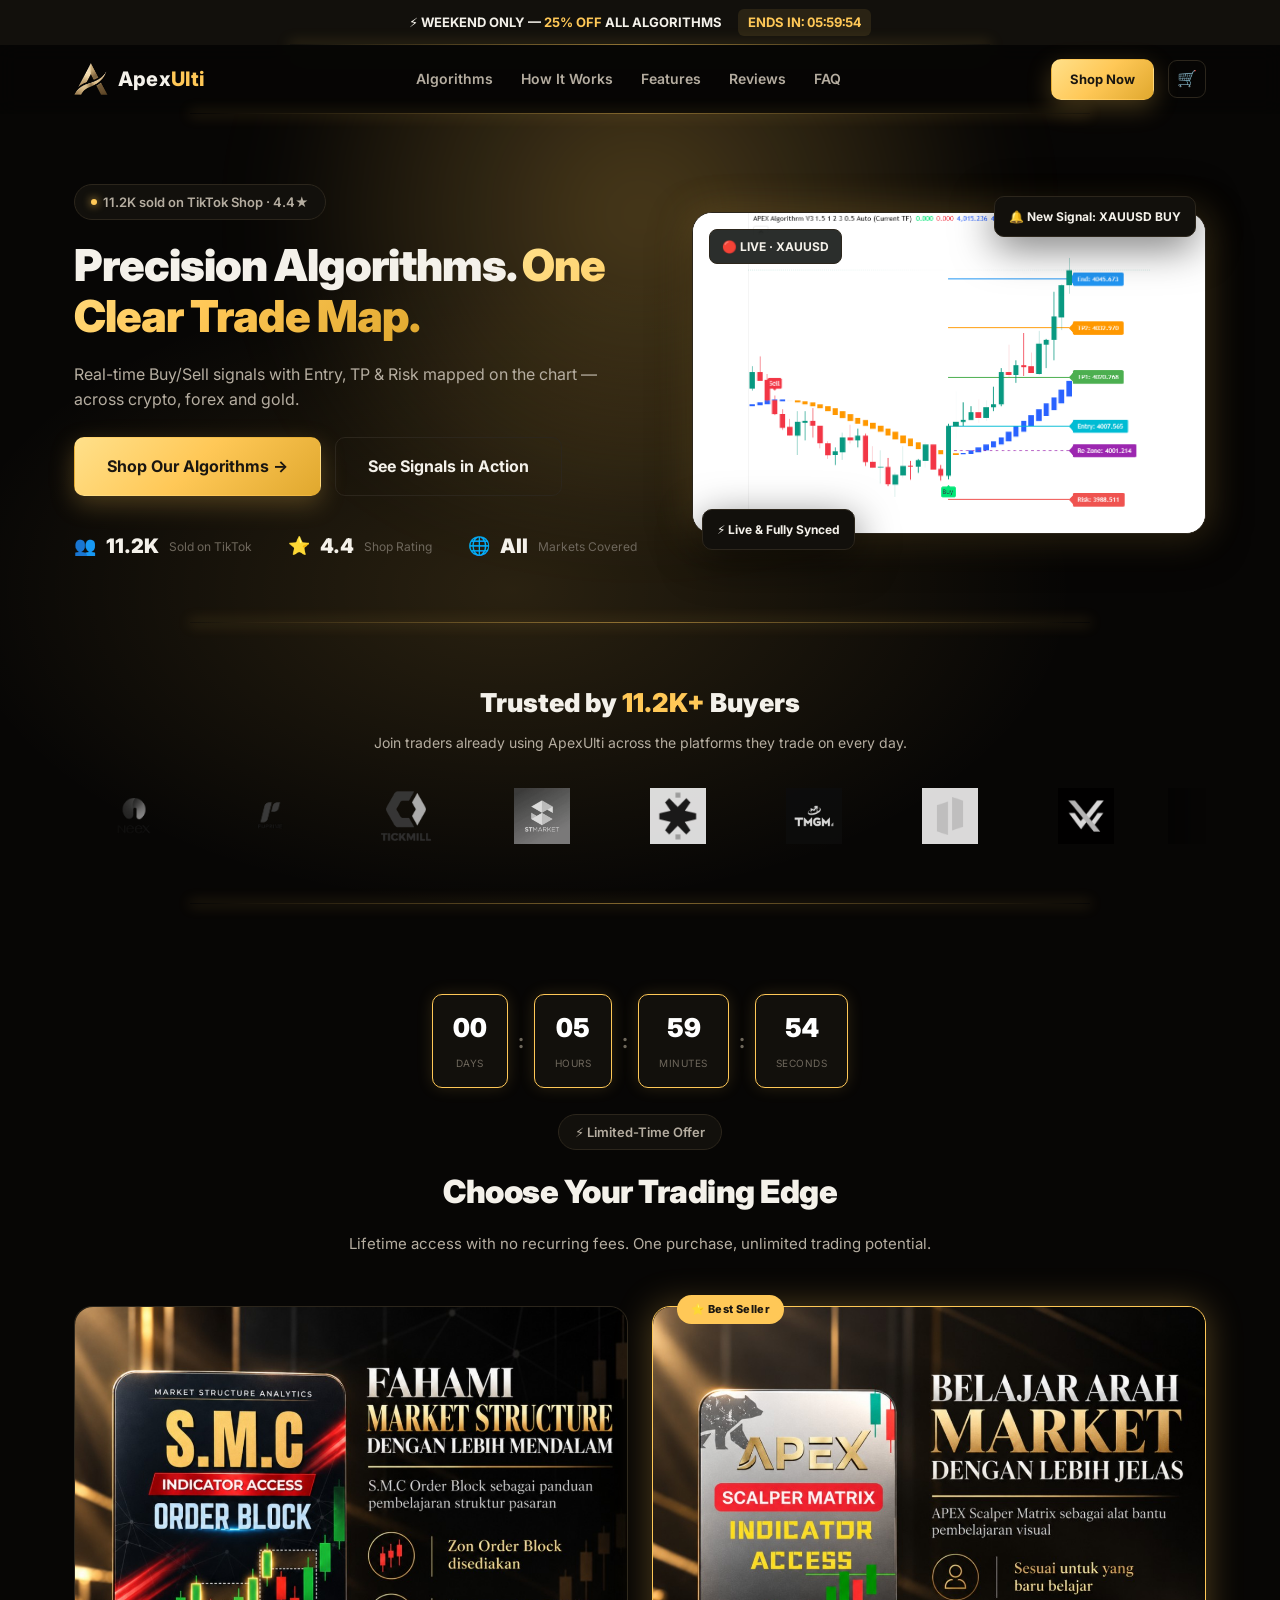
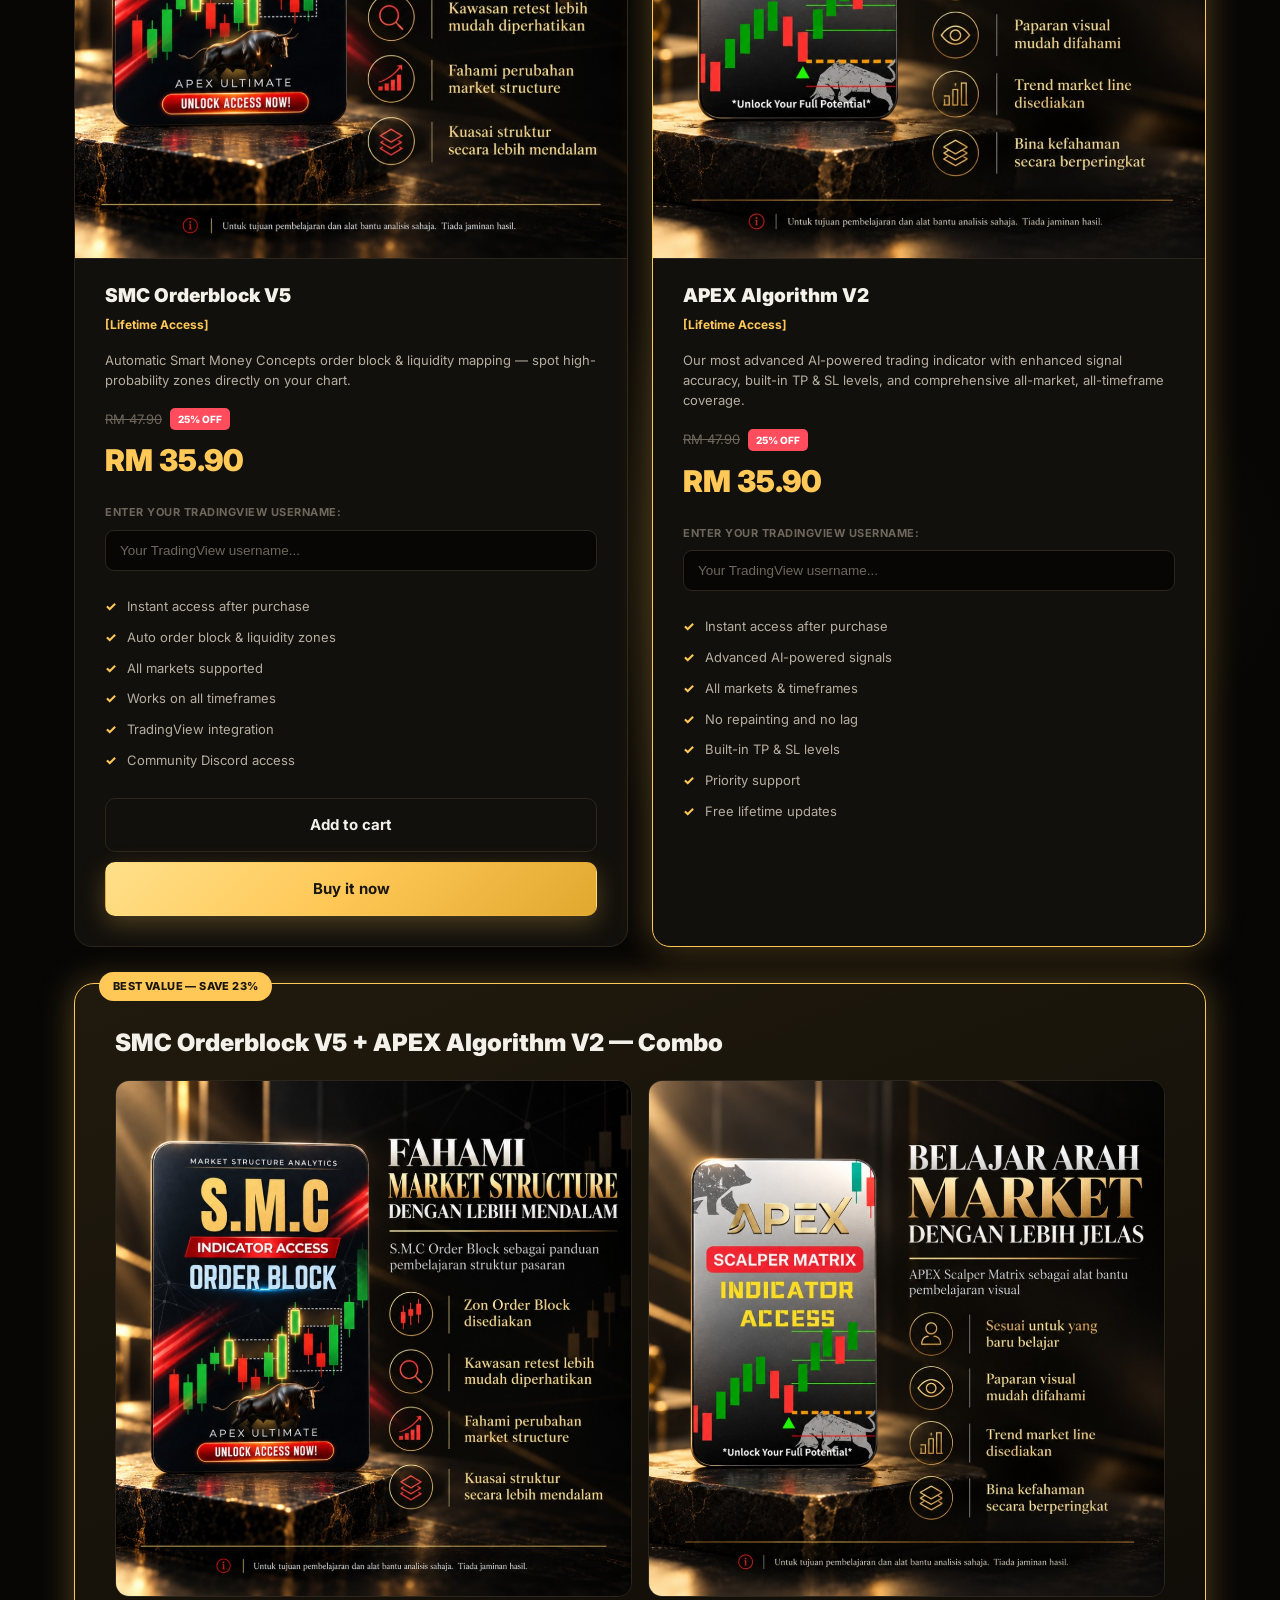
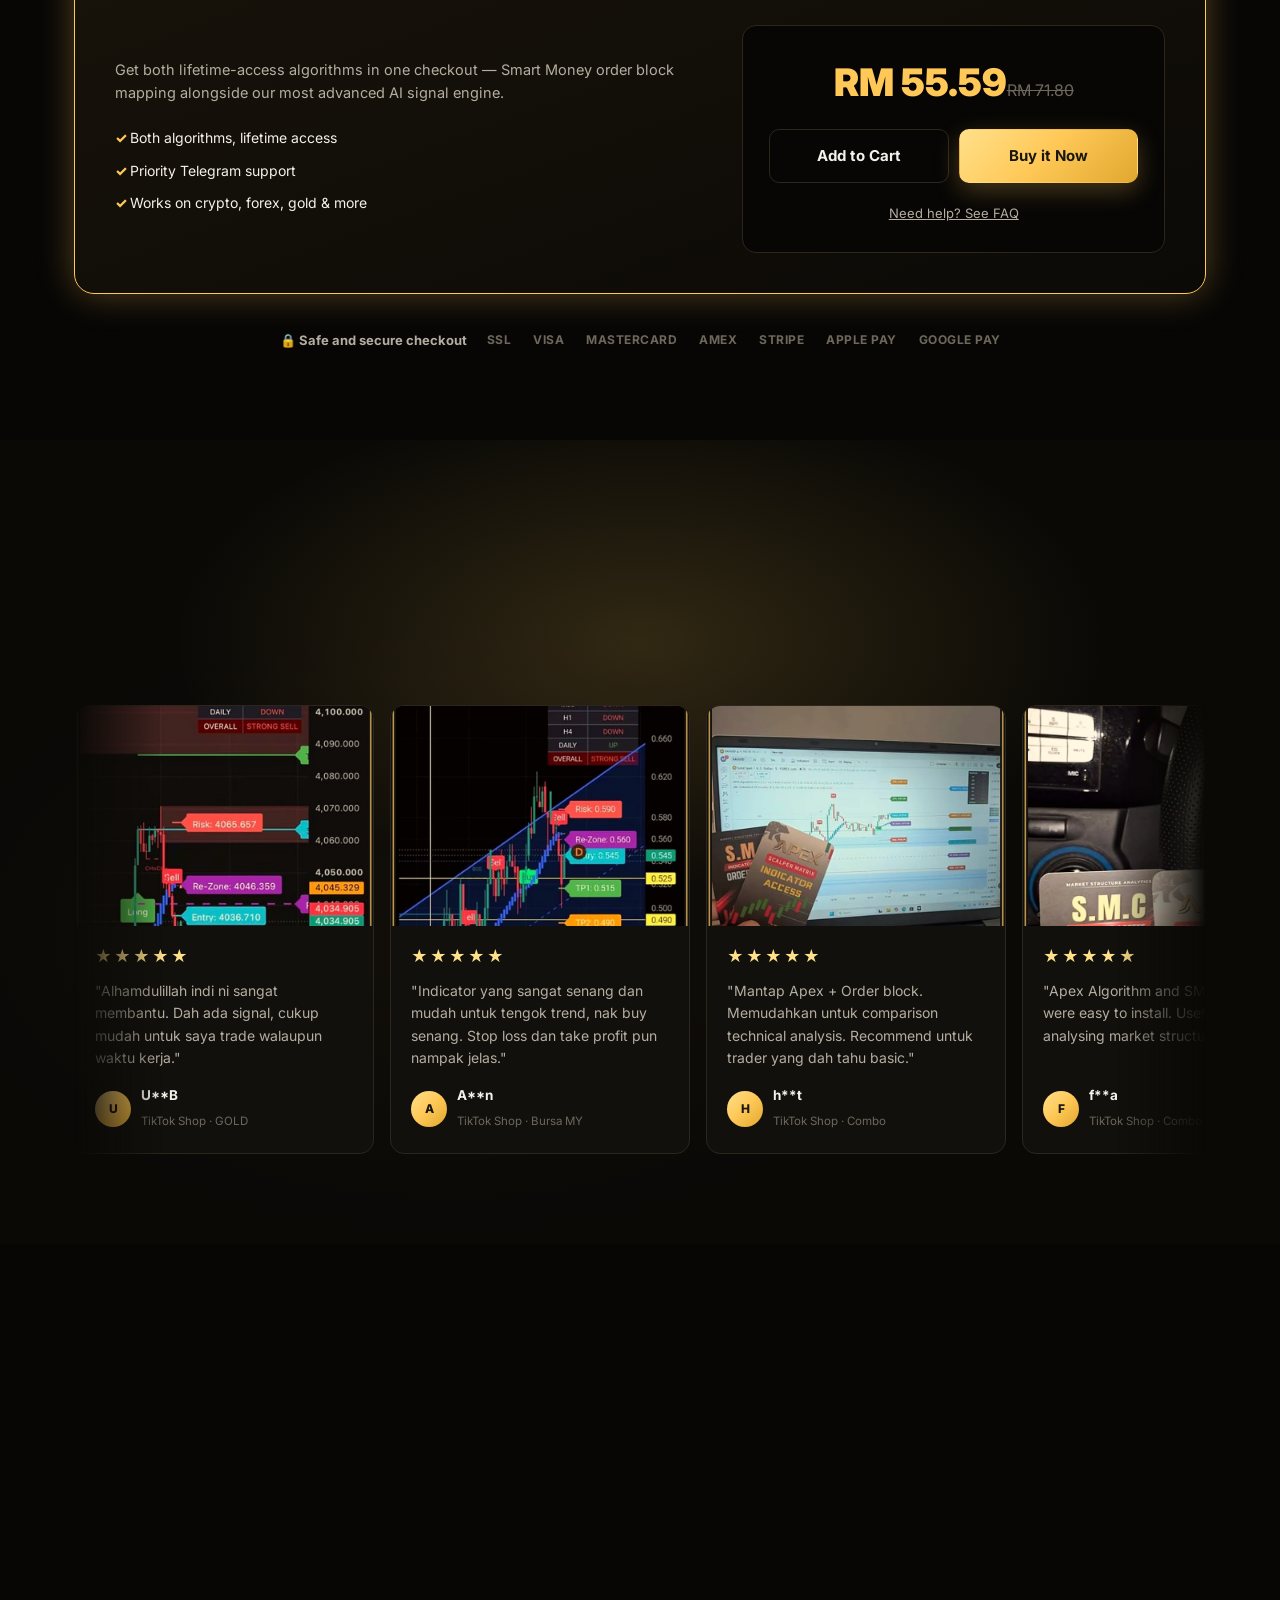
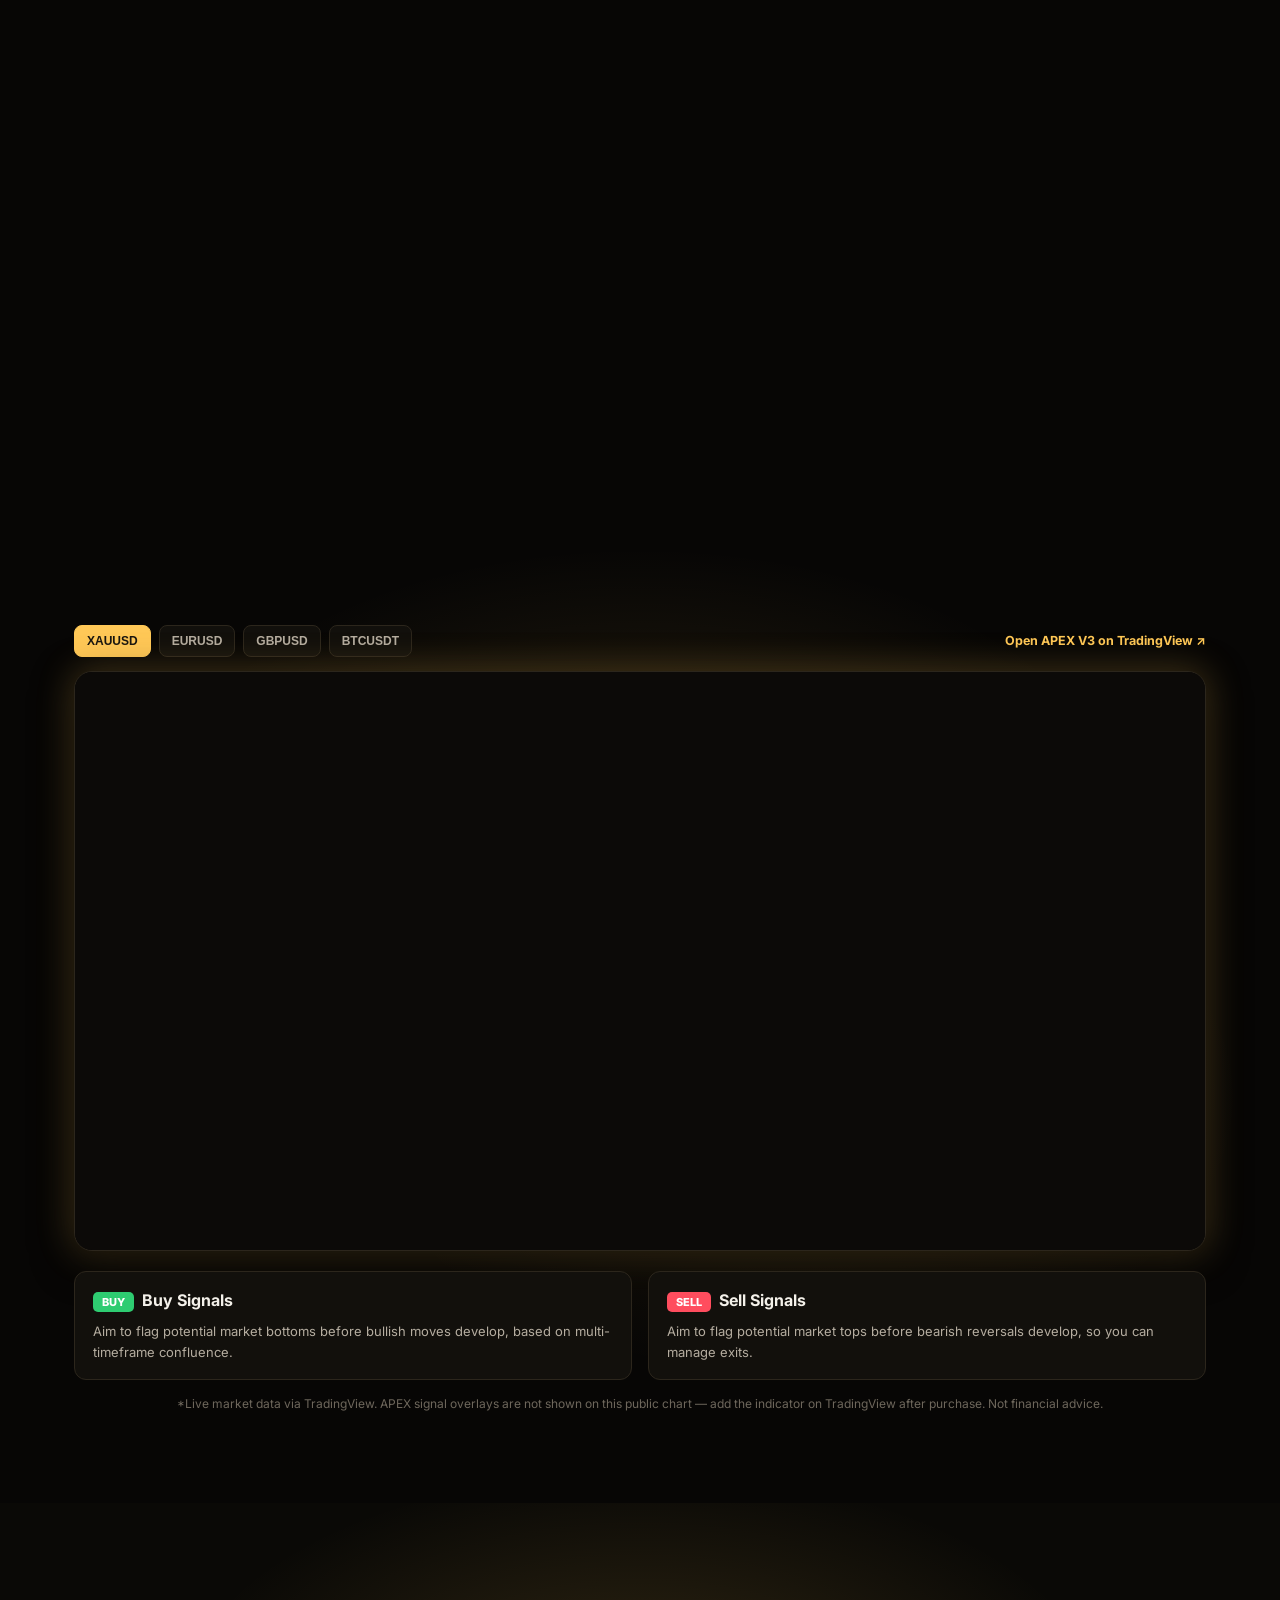
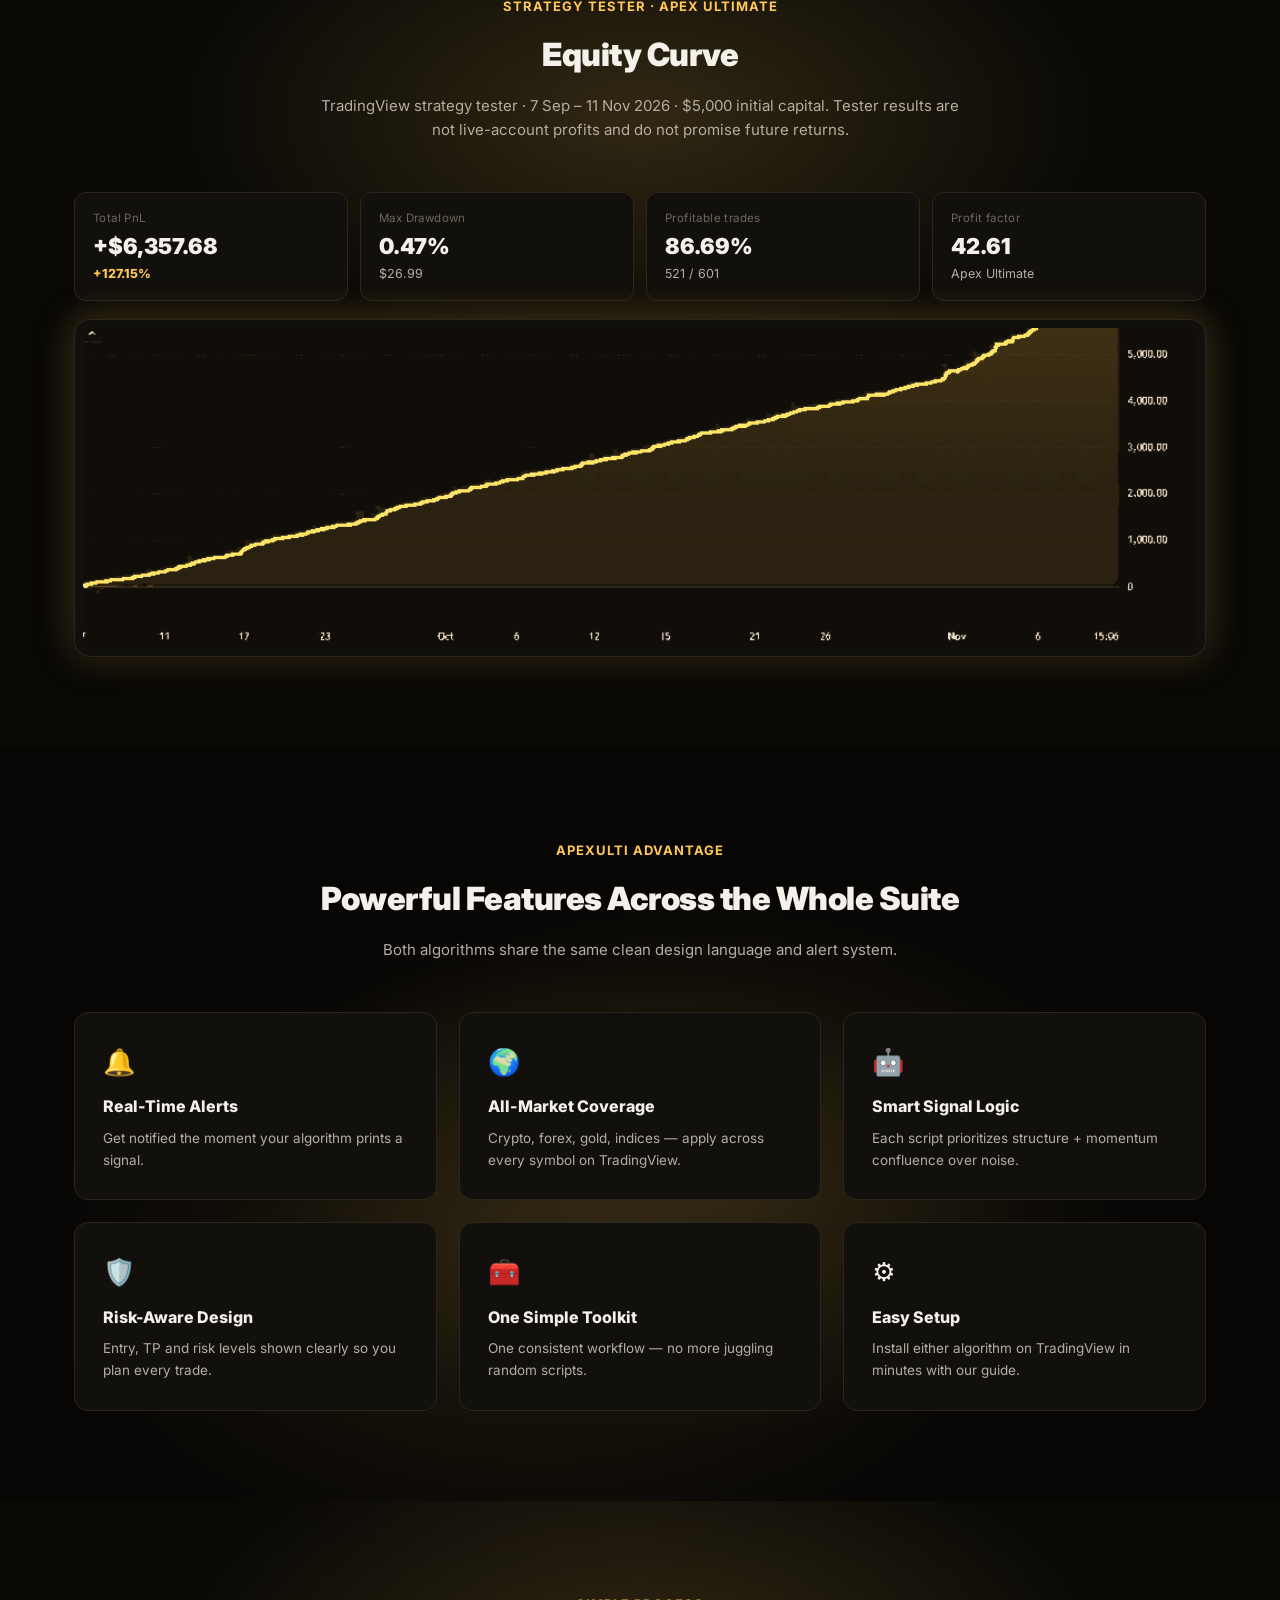
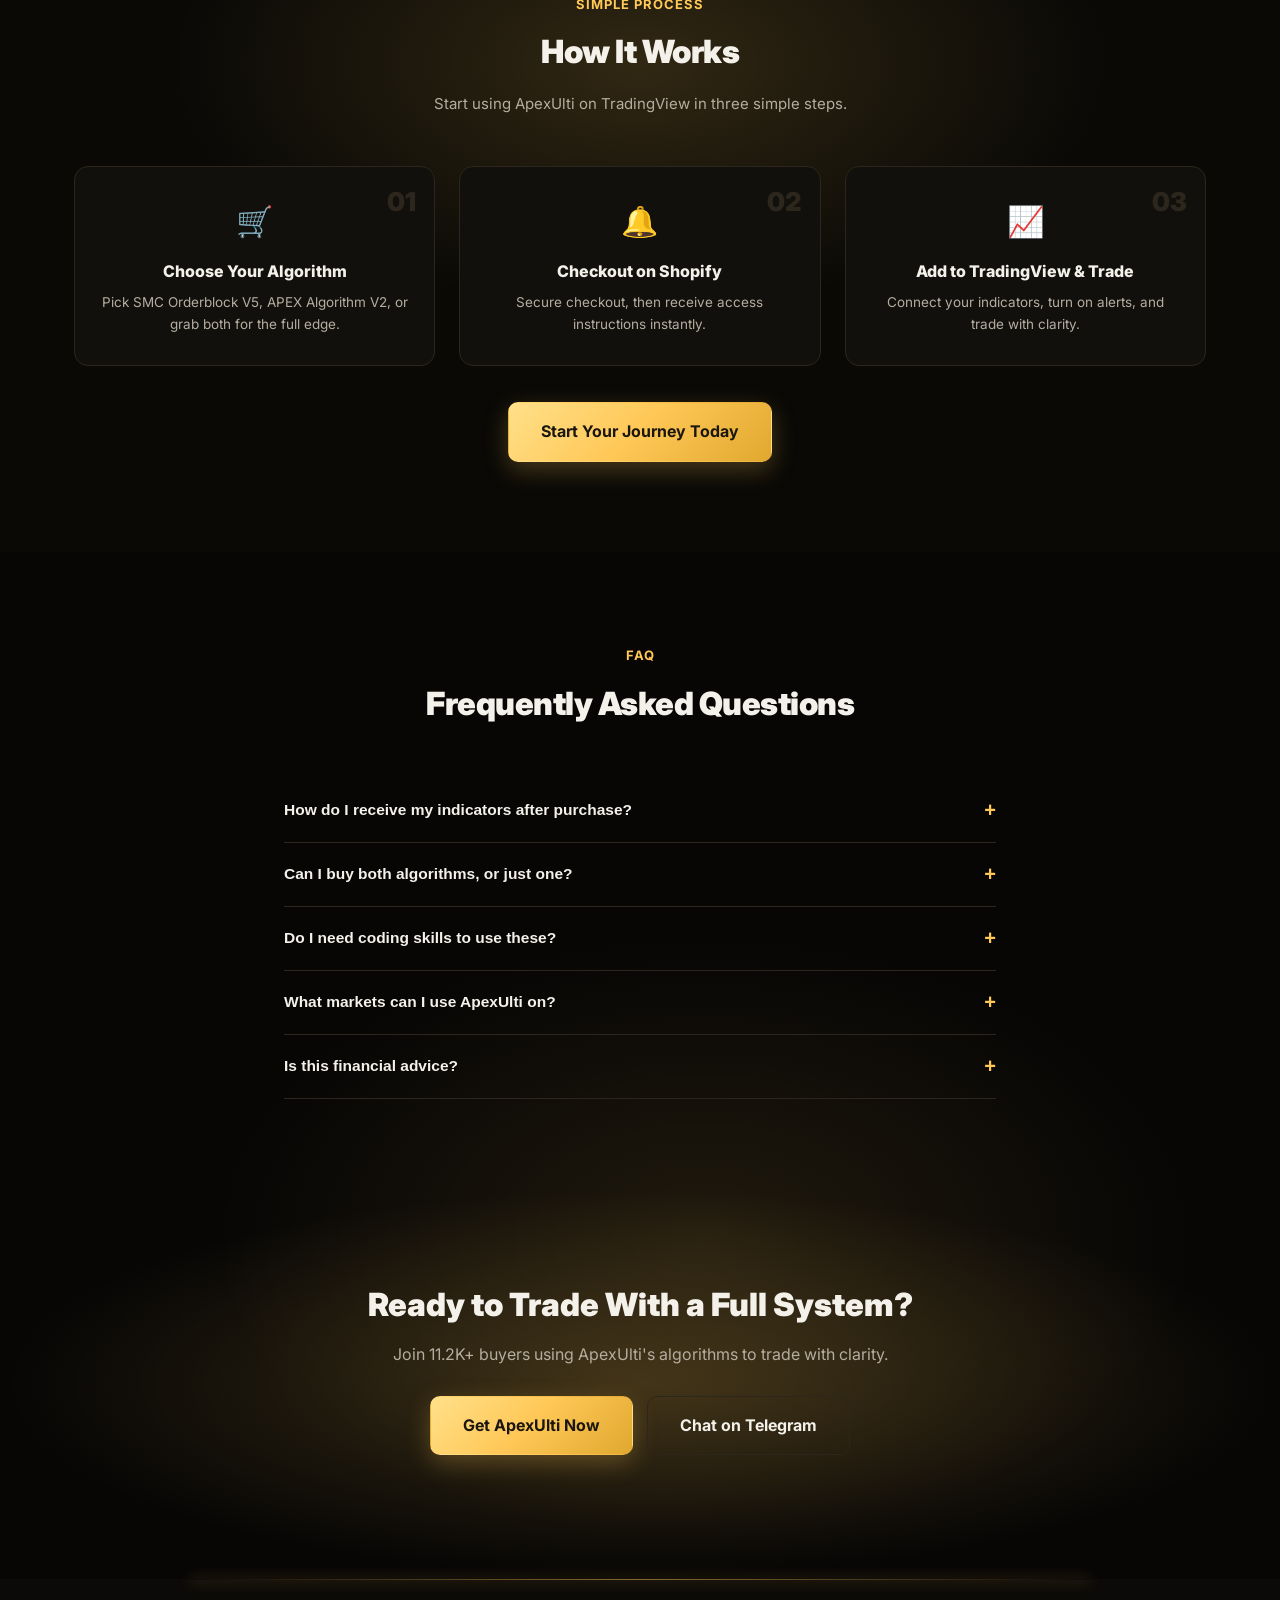
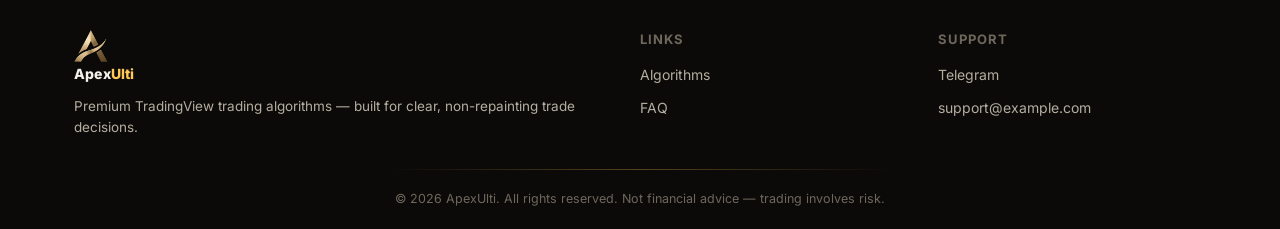
==== commit 61339629: "Fix the empty live chart by embedding TradingView as an iframe. Co-authored-by: Cursor <cursoragent@" ====
--- a/index.html
+++ b/index.html
@@ -6,8 +6,10 @@
 <title>ApexUlti — Premium TradingView Trading Algorithms</title>
 <meta name="description" content="SMC Orderblock V5 and APEX Algorithm V2 — premium TradingView trading algorithms. Real-time AI signals, non-repainting, built for clear entries and exits. Instant checkout via Shopify.">
 <link rel="preconnect" href="https://fonts.googleapis.com">
+<link rel="preconnect" href="https://www.tradingview-widget.com">
+<link rel="preconnect" href="https://s.tradingview.com">
 <link href="https://fonts.googleapis.com/css2?family=Inter:wght@400;500;600;700;800;900&display=swap" rel="stylesheet">
-<link rel="stylesheet" href="style.css?v=20261111rev7">
+<link rel="stylesheet" href="style.css?v=20261111rev8">
 <style>
   .bundle-posters,.bundle-collage,.combo-shots{
     display:grid !important;
@@ -483,7 +485,14 @@
         <a class="tv-open" href="https://www.tradingview.com/script/O91fHRcu-APEX-Algorithrm-V3/" target="_blank" rel="noopener">Open APEX V3 on TradingView ↗</a>
       </div>
       <div class="tv-wrap">
-        <div id="tvChartHost"></div>
+        <iframe
+          id="tvFrame"
+          title="Live TradingView chart"
+          src="https://www.tradingview-widget.com/embed-widget/advanced-chart/?locale=en#%7B%22autosize%22%3Atrue%2C%22symbol%22%3A%22OANDA%3AXAUUSD%22%2C%22interval%22%3A%225%22%2C%22timezone%22%3A%22Asia%2FKuala_Lumpur%22%2C%22theme%22%3A%22dark%22%2C%22style%22%3A%221%22%2C%22locale%22%3A%22en%22%2C%22backgroundColor%22%3A%22%230c0a08%22%2C%22gridColor%22%3A%22rgba(255%2C%20200%2C%2087%2C%200.08)%22%2C%22hide_top_toolbar%22%3Afalse%2C%22hide_side_toolbar%22%3Afalse%2C%22allow_symbol_change%22%3Atrue%2C%22save_image%22%3Afalse%2C%22calendar%22%3Afalse%2C%22withdateranges%22%3Atrue%2C%22support_host%22%3A%22https%3A%2F%2Fwww.tradingview.com%22%7D"
+          loading="eager"
+          referrerpolicy="origin"
+          allow="clipboard-write; fullscreen"
+        ></iframe>
       </div>
 
       <div class="showcase-info">
@@ -659,6 +668,6 @@
 
 <div class="toast" id="toast">Added to cart ✓</div>
 
-<script src="script.js?v=20261111rev7"></script>
+<script src="script.js?v=20261111rev8"></script>
 </body>
 </html>
--- a/style.css
+++ b/style.css
@@ -302,9 +302,11 @@
 }
 .tv-wrap{
   position:relative; height:580px; border-radius:18px; overflow:hidden;
-  border:1px solid var(--card-border); box-shadow:var(--shadow), var(--glow); background:#0a0908;
-}
-#tvChartHost,#tradingview_apex{width:100%; height:100%;}
+  border:1px solid var(--card-border); box-shadow:var(--shadow), var(--glow); background:#0c0a08;
+}
+.tv-wrap iframe{
+  display:block; width:100%; height:100%; border:0; background:#0c0a08;
+}
 .showcase-callout{
   position:absolute; top:18px; right:18px; background:rgba(6,10,8,0.9); border:1px solid var(--card-border);
   border-radius:12px; padding:14px 16px; max-width:230px; backdrop-filter:blur(6px);
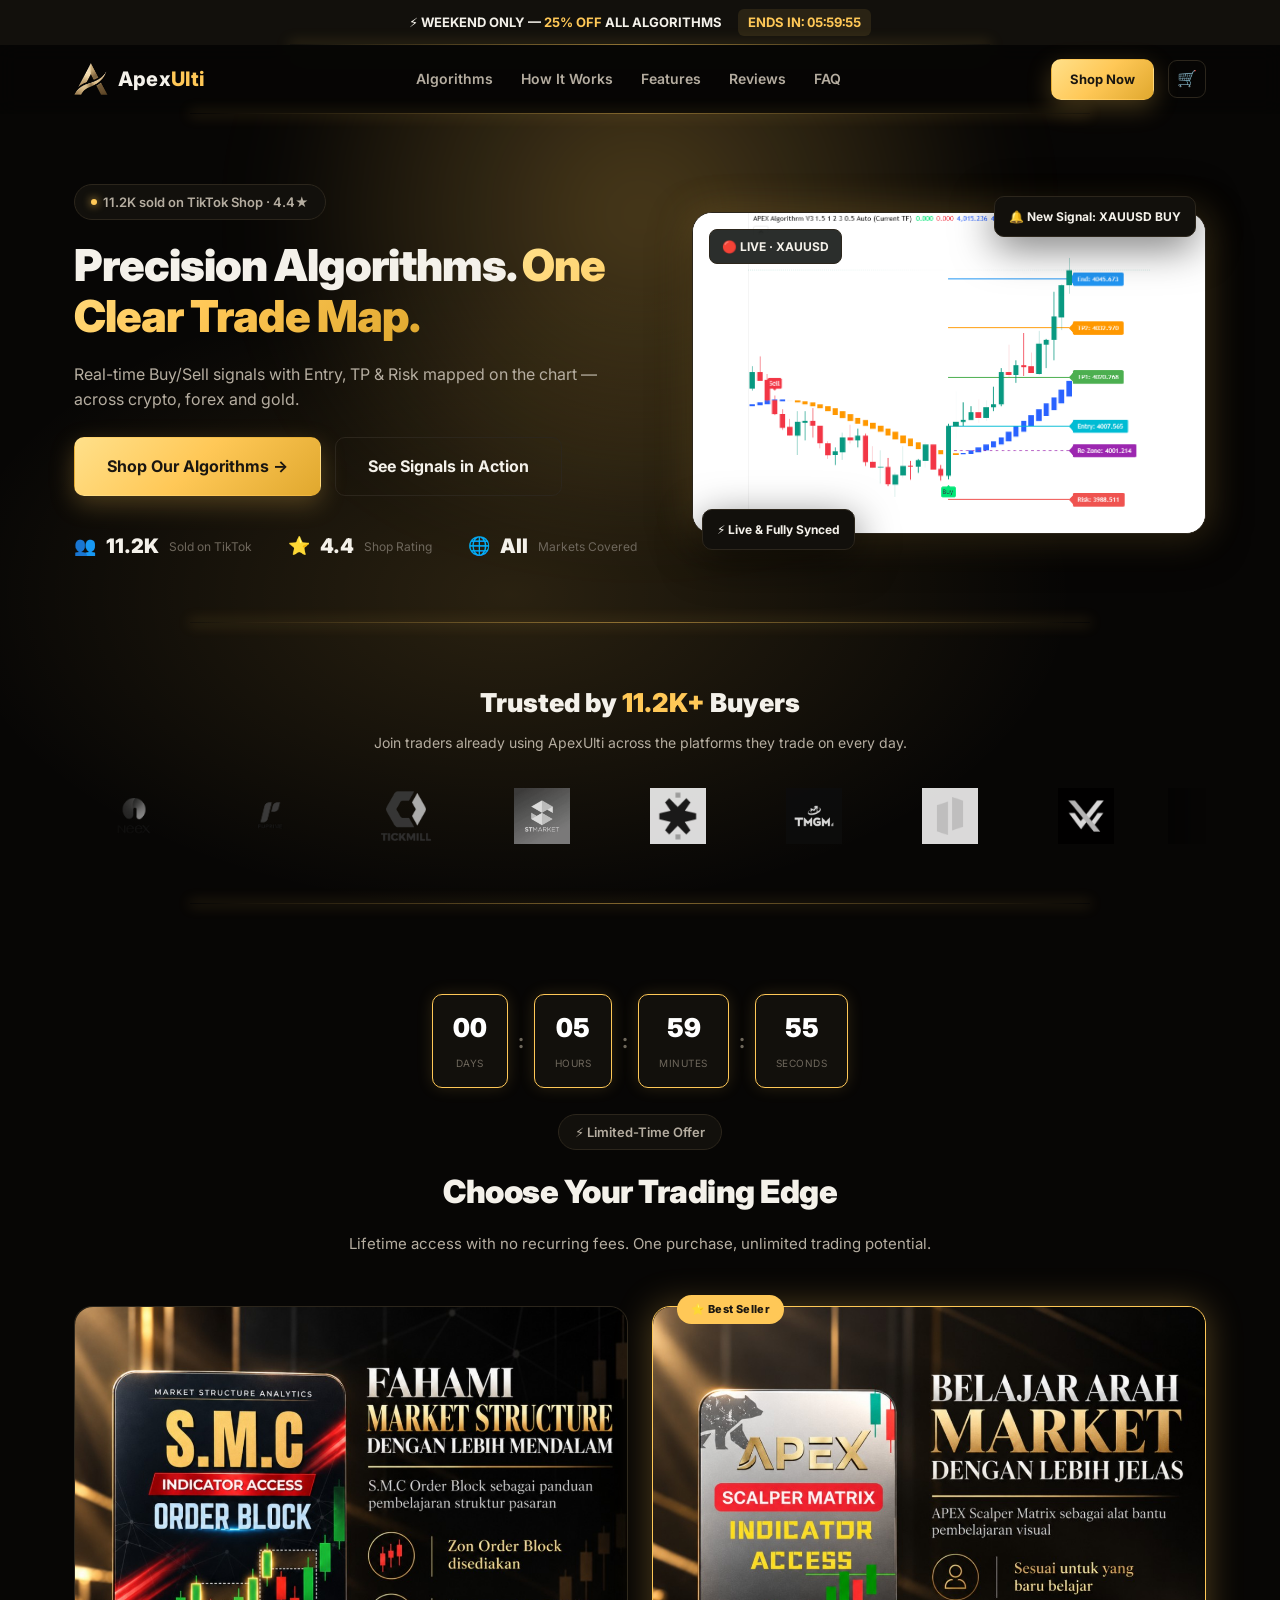
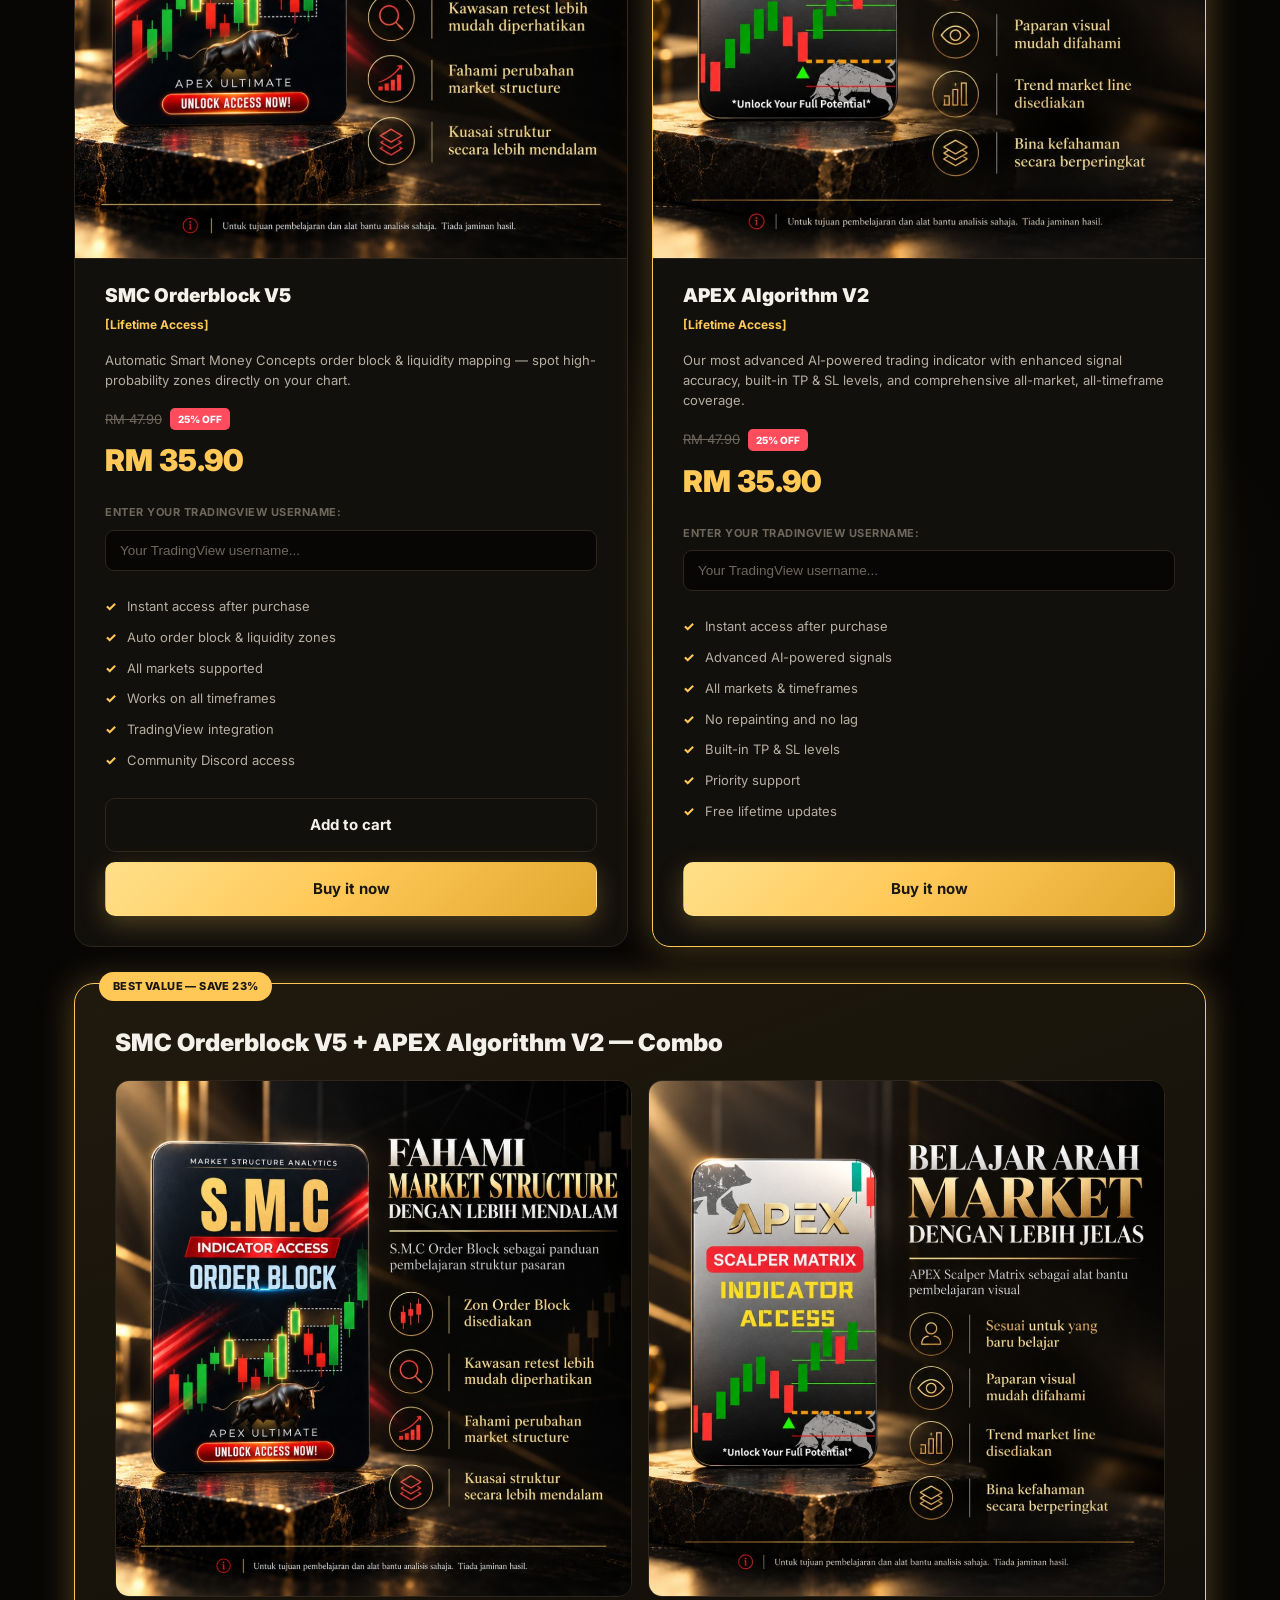
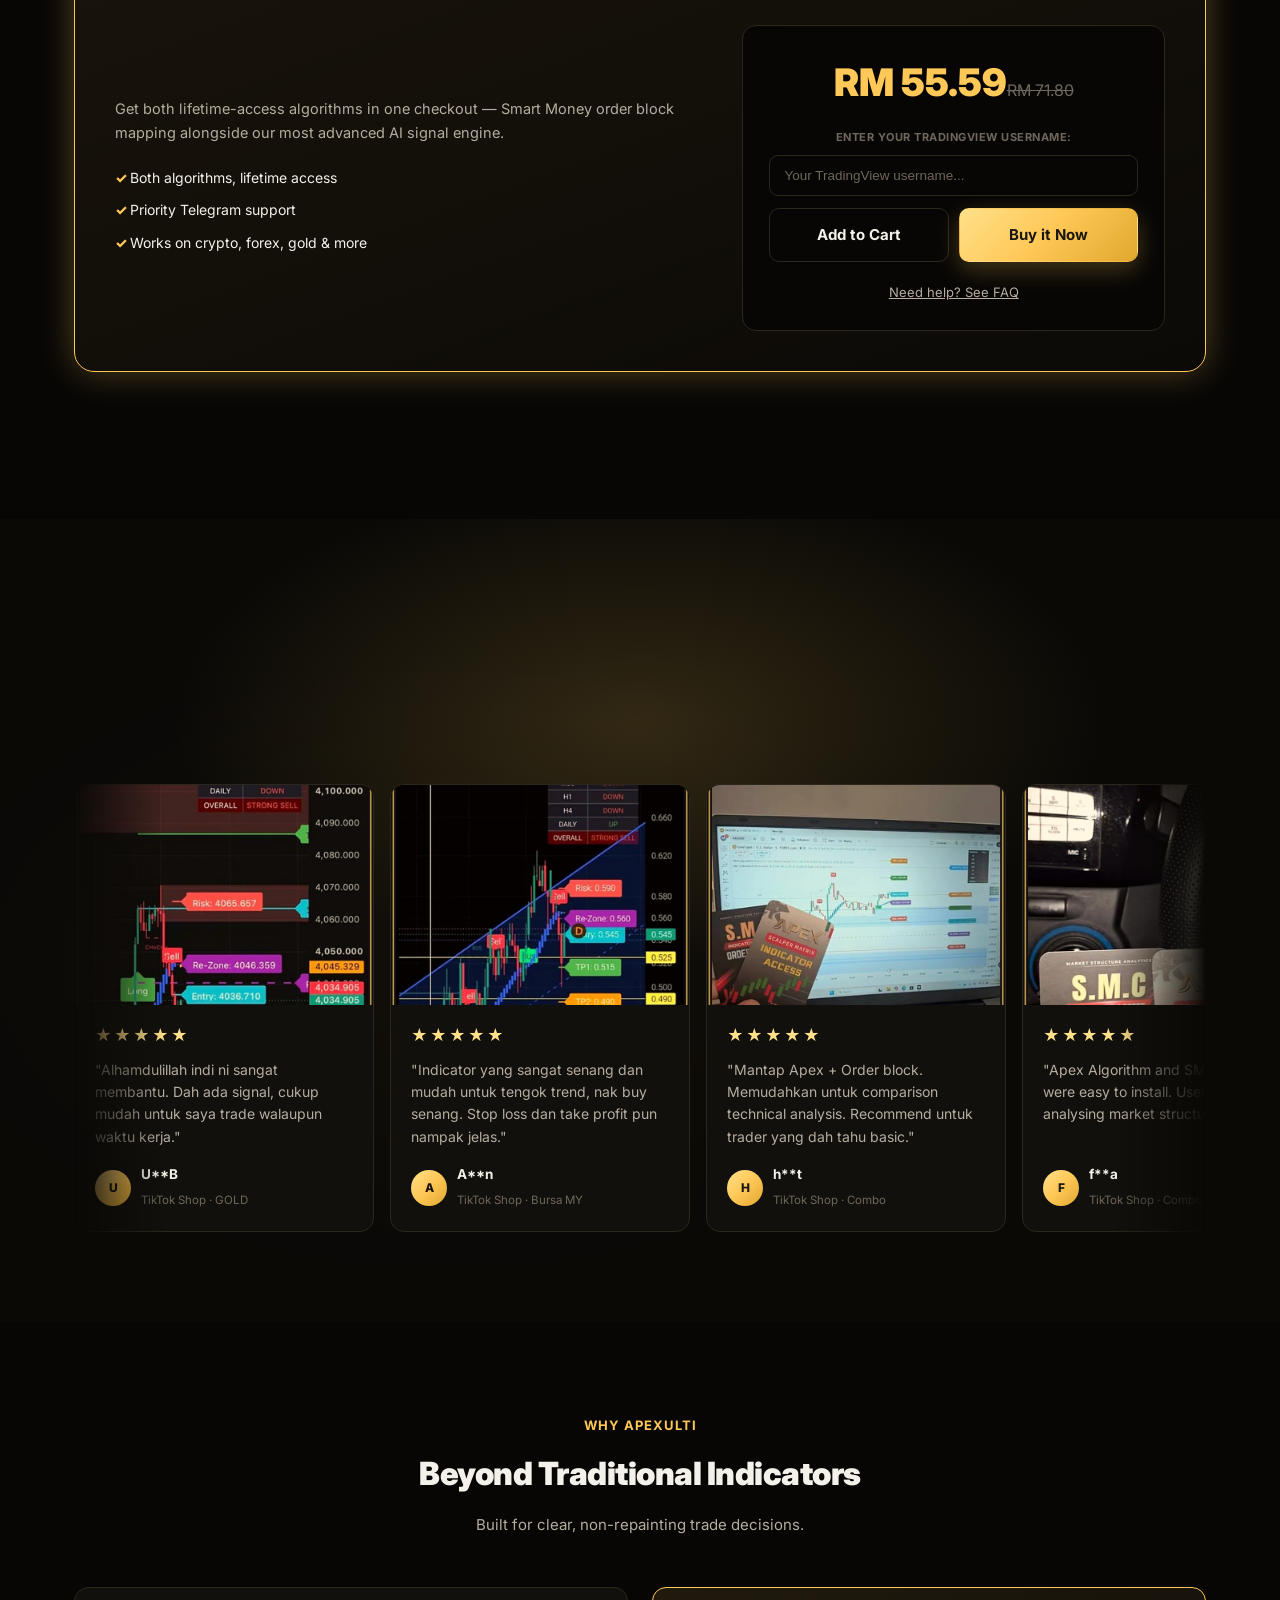
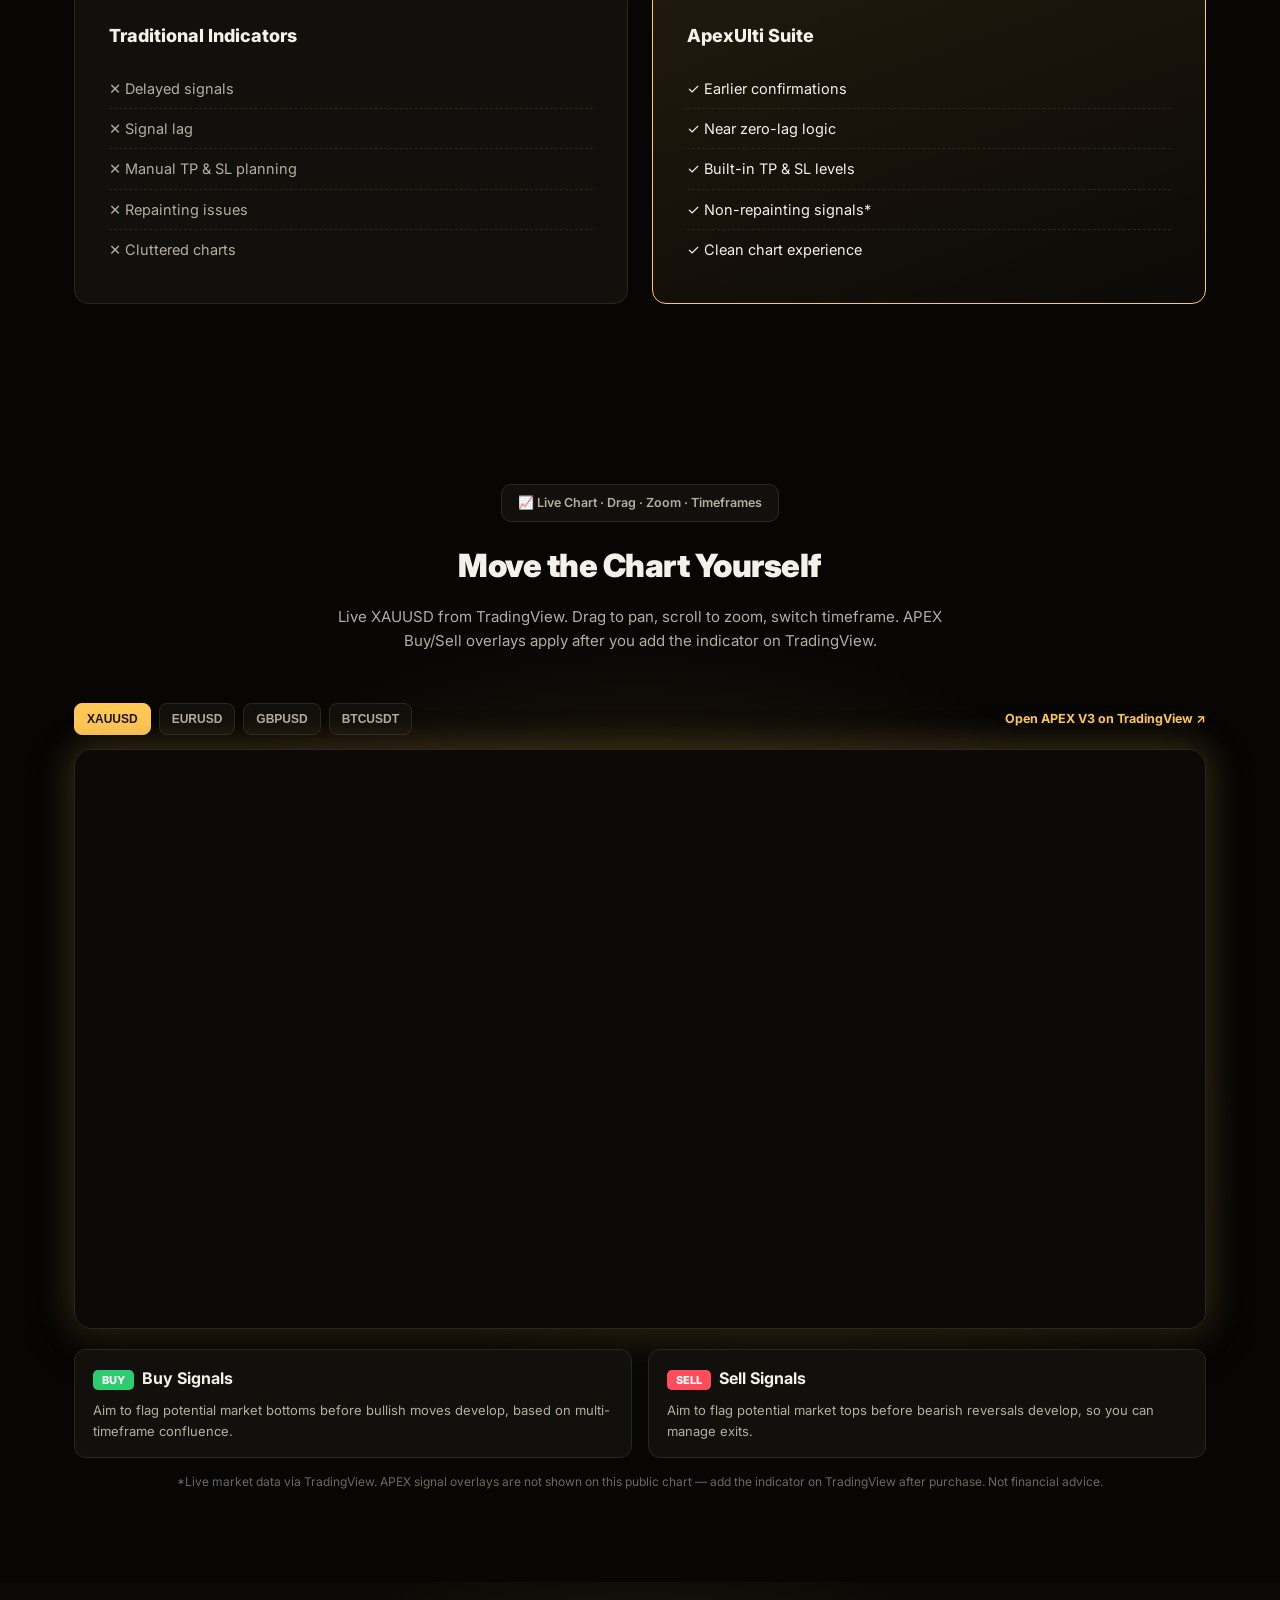
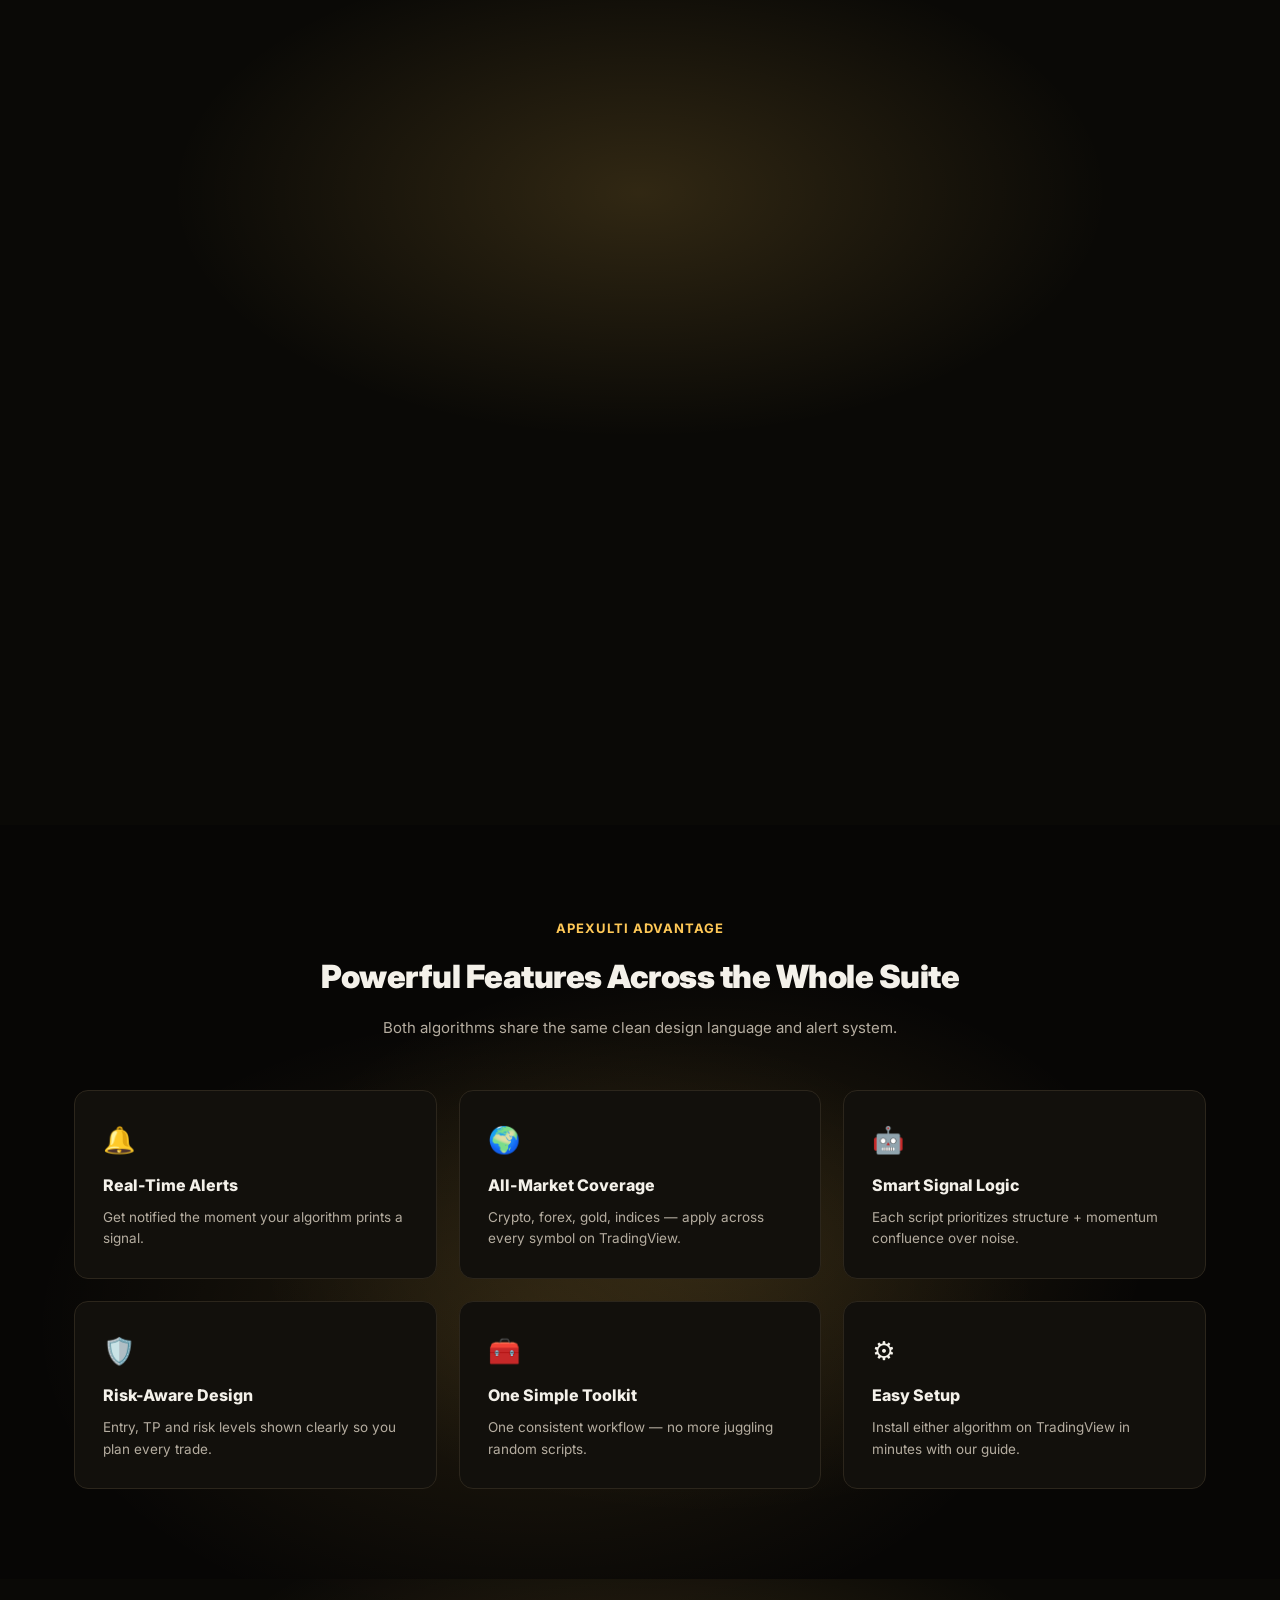
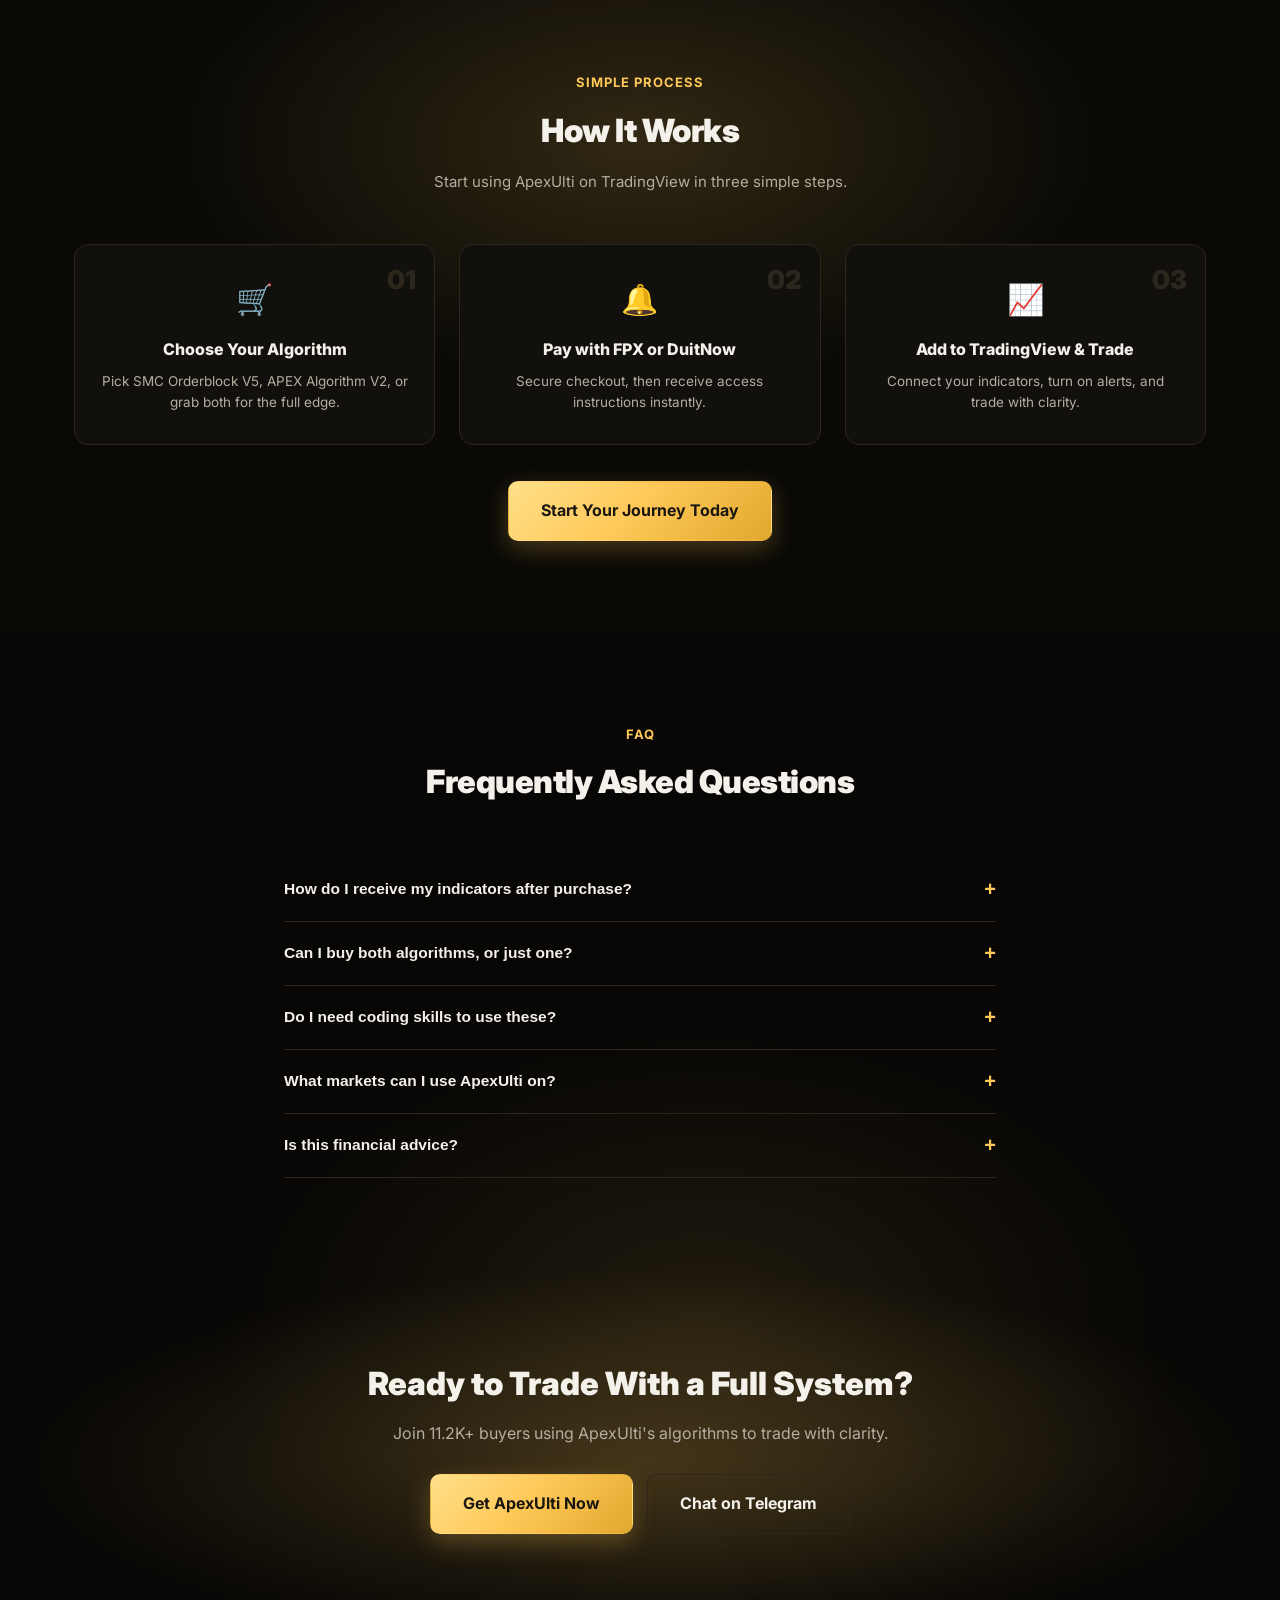
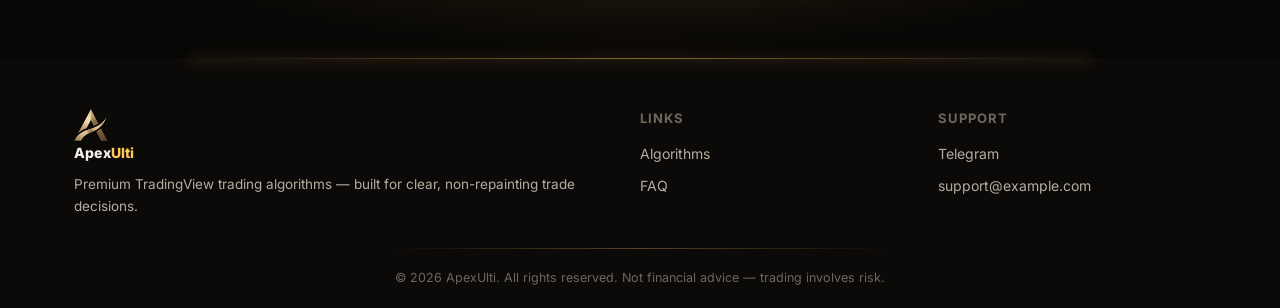
==== commit ba229bf6: "Connect the landing page checkout to PayEssence so buyers can pay with FPX and DuitNow. Co-authored-" ====
--- a/index.html
+++ b/index.html
@@ -4,7 +4,7 @@
 <meta charset="UTF-8">
 <meta name="viewport" content="width=device-width, initial-scale=1.0">
 <title>ApexUlti — Premium TradingView Trading Algorithms</title>
-<meta name="description" content="SMC Orderblock V5 and APEX Algorithm V2 — premium TradingView trading algorithms. Real-time AI signals, non-repainting, built for clear entries and exits. Instant checkout via Shopify.">
+<meta name="description" content="SMC Orderblock V5 and APEX Algorithm V2 — premium TradingView trading algorithms. Real-time AI signals, non-repainting, built for clear entries and exits. Instant checkout via FPX and DuitNow.">
 <link rel="preconnect" href="https://fonts.googleapis.com">
 <link rel="preconnect" href="https://www.tradingview-widget.com">
 <link rel="preconnect" href="https://s.tradingview.com">
@@ -182,154 +182,7 @@
             <li>Free lifetime updates</li>
           </ul>
           <div class="flagship-buttons">
-            <div id="product-component-1786475486738" class="shopify-buy-embed"></div>
-            <script type="text/javascript">
-            /*<![CDATA[*/
-            (function () {
-              var scriptURL = 'https://sdks.shopifycdn.com/buy-button/latest/buy-button-storefront.min.js';
-              if (window.ShopifyBuy) {
-                if (window.ShopifyBuy.UI) {
-                  ShopifyBuyInit();
-                } else {
-                  loadScript();
-                }
-              } else {
-                loadScript();
-              }
-              function loadScript() {
-                var script = document.createElement('script');
-                script.async = true;
-                script.src = scriptURL;
-                (document.getElementsByTagName('head')[0] || document.getElementsByTagName('body')[0]).appendChild(script);
-                script.onload = ShopifyBuyInit;
-              }
-              function ShopifyBuyInit() {
-                var client = ShopifyBuy.buildClient({
-                  domain: 'kciyd0-0u.myshopify.com',
-                  storefrontAccessToken: '686cb26bfa89400aeb992ea69b602d61',
-                });
-                ShopifyBuy.UI.onReady(client).then(function (ui) {
-                  ui.createComponent('product', {
-                    id: '7917826637875',
-                    node: document.getElementById('product-component-1786475486738'),
-                    moneyFormat: 'RM%7B%7Bamount%7D%7D%20MYR',
-                    options: {
-              "product": {
-                "styles": {
-                  "product": {
-                    "@media (min-width: 601px)": {
-                      "max-width": "100%",
-                      "margin-left": "0px",
-                      "margin-bottom": "0px"
-                    }
-                  },
-                  "button": {
-                    "width": "100%",
-                    "font-size": "15px",
-                    "font-weight": "700",
-                    "padding-top": "16px",
-                    "padding-bottom": "16px",
-                    "border-radius": "10px",
-                    "border": "none",
-                    "color": "#1a1610",
-                    "background-image": "linear-gradient(135deg, #ffe08a 0%, #ffc857 48%, #e0a82e 100%)",
-                    "background-color": "#ffc857",
-                    "box-shadow": "0 8px 24px rgba(255,200,87,0.35)",
-                    ":hover": {
-                      "background-color": "#ffc857",
-                      "box-shadow": "0 12px 32px rgba(255,200,87,0.5)"
-                    },
-                    ":focus": {
-                      "background-color": "#ffc857"
-                    }
-                  }
-                },
-                "buttonDestination": "checkout",
-                "contents": {
-                  "img": false,
-                  "title": false,
-                  "price": false
-                },
-                "text": {
-                  "button": "Buy it now"
-                }
-              },
-              "productSet": {
-                "styles": {
-                  "products": {
-                    "@media (min-width: 601px)": {
-                      "margin-left": "-20px"
-                    }
-                  }
-                }
-              },
-              "modalProduct": {
-                "contents": {
-                  "img": false,
-                  "imgWithCarousel": true,
-                  "button": false,
-                  "buttonWithQuantity": true
-                },
-                "styles": {
-                  "product": {
-                    "@media (min-width: 601px)": {
-                      "max-width": "100%",
-                      "margin-left": "0px",
-                      "margin-bottom": "0px"
-                    }
-                  },
-                  "button": {
-                    ":hover": {
-                      "background-color": "#23bd5d"
-                    },
-                    "background-color": "#27d267",
-                    ":focus": {
-                      "background-color": "#23bd5d"
-                    }
-                  }
-                },
-                "text": {
-                  "button": "Add to cart"
-                }
-              },
-              "option": {},
-              "cart": {
-                "styles": {
-                  "button": {
-                    ":hover": {
-                      "background-color": "#23bd5d"
-                    },
-                    "background-color": "#27d267",
-                    ":focus": {
-                      "background-color": "#23bd5d"
-                    }
-                  }
-                },
-                "text": {
-                  "total": "Subtotal",
-                  "button": "Checkout"
-                }
-              },
-              "toggle": {
-                "styles": {
-                  "toggle": {
-                    "background-color": "#27d267",
-                    ":hover": {
-                      "background-color": "#23bd5d"
-                    },
-                    ":focus": {
-                      "background-color": "#23bd5d"
-                    }
-                  }
-                }
-              }
-            },
-                  });
-                });
-              }
-            })();
-            /*]]>*/
-            </script>
+            <a href="#" class="btn btn-primary btn-block buy-btn" id="apexBuy" data-variant-key="apex">Buy it now</a>
           </div>
         </div>
 
@@ -354,6 +207,8 @@
           </div>
           <div class="bundle-buy">
             <div class="bundle-price"><span class="price-now">RM 55.59</span><span class="price-was">RM 71.80</span></div>
+            <label class="flagship-toggle-label" for="comboUsername">Enter your TradingView username:</label>
+            <input class="flagship-input" id="comboUsername" type="text" placeholder="Your TradingView username..." style="margin-bottom:12px;">
             <div class="btn-row" style="margin-bottom:10px;">
               <a href="#" class="btn btn-outline cart-btn" data-variant-key="combo">Add to Cart</a>
               <a href="#" class="btn btn-primary buy-btn" data-variant-key="combo">Buy it Now</a>
@@ -366,7 +221,7 @@
       <div class="flagship-payment reveal">
         <span>🔒 Safe and secure checkout</span>
         <div class="payment-icons" style="margin:0;">
-          <span>SSL</span><span>VISA</span><span>MASTERCARD</span><span>AMEX</span><span>STRIPE</span><span>APPLE PAY</span><span>GOOGLE PAY</span>
+          <span>FPX</span><span>DUITNOW</span><span>QR</span><span>BANK TRANSFER</span>
         </div>
       </div>
     </div>
@@ -582,7 +437,7 @@
         <div class="step-card">
           <span class="step-num">02</span>
           <div class="step-icon">🔔</div>
-          <h4>Checkout on Shopify</h4>
+          <h4>Pay with FPX or DuitNow</h4>
           <p>Secure checkout, then receive access instructions instantly.</p>
         </div>
         <div class="step-card">
@@ -608,7 +463,7 @@
       <div class="faq-list reveal">
         <div class="faq-item">
           <button class="faq-q">How do I receive my indicators after purchase? <span>+</span></button>
-          <div class="faq-a"><p>After checkout on Shopify, you'll receive access instructions by email. Most buyers get setup steps within minutes.</p></div>
+          <div class="faq-a"><p>After payment, message us on Telegram with your TradingView username. Most buyers get setup steps within minutes.</p></div>
         </div>
         <div class="faq-item">
           <button class="faq-q">Can I buy both algorithms, or just one? <span>+</span></button>
@@ -668,6 +523,6 @@
 
 <div class="toast" id="toast">Added to cart ✓</div>
 
-<script src="script.js?v=20261111rev8"></script>
+<script src="script.js?v=20261117pay"></script>
 </body>
 </html>
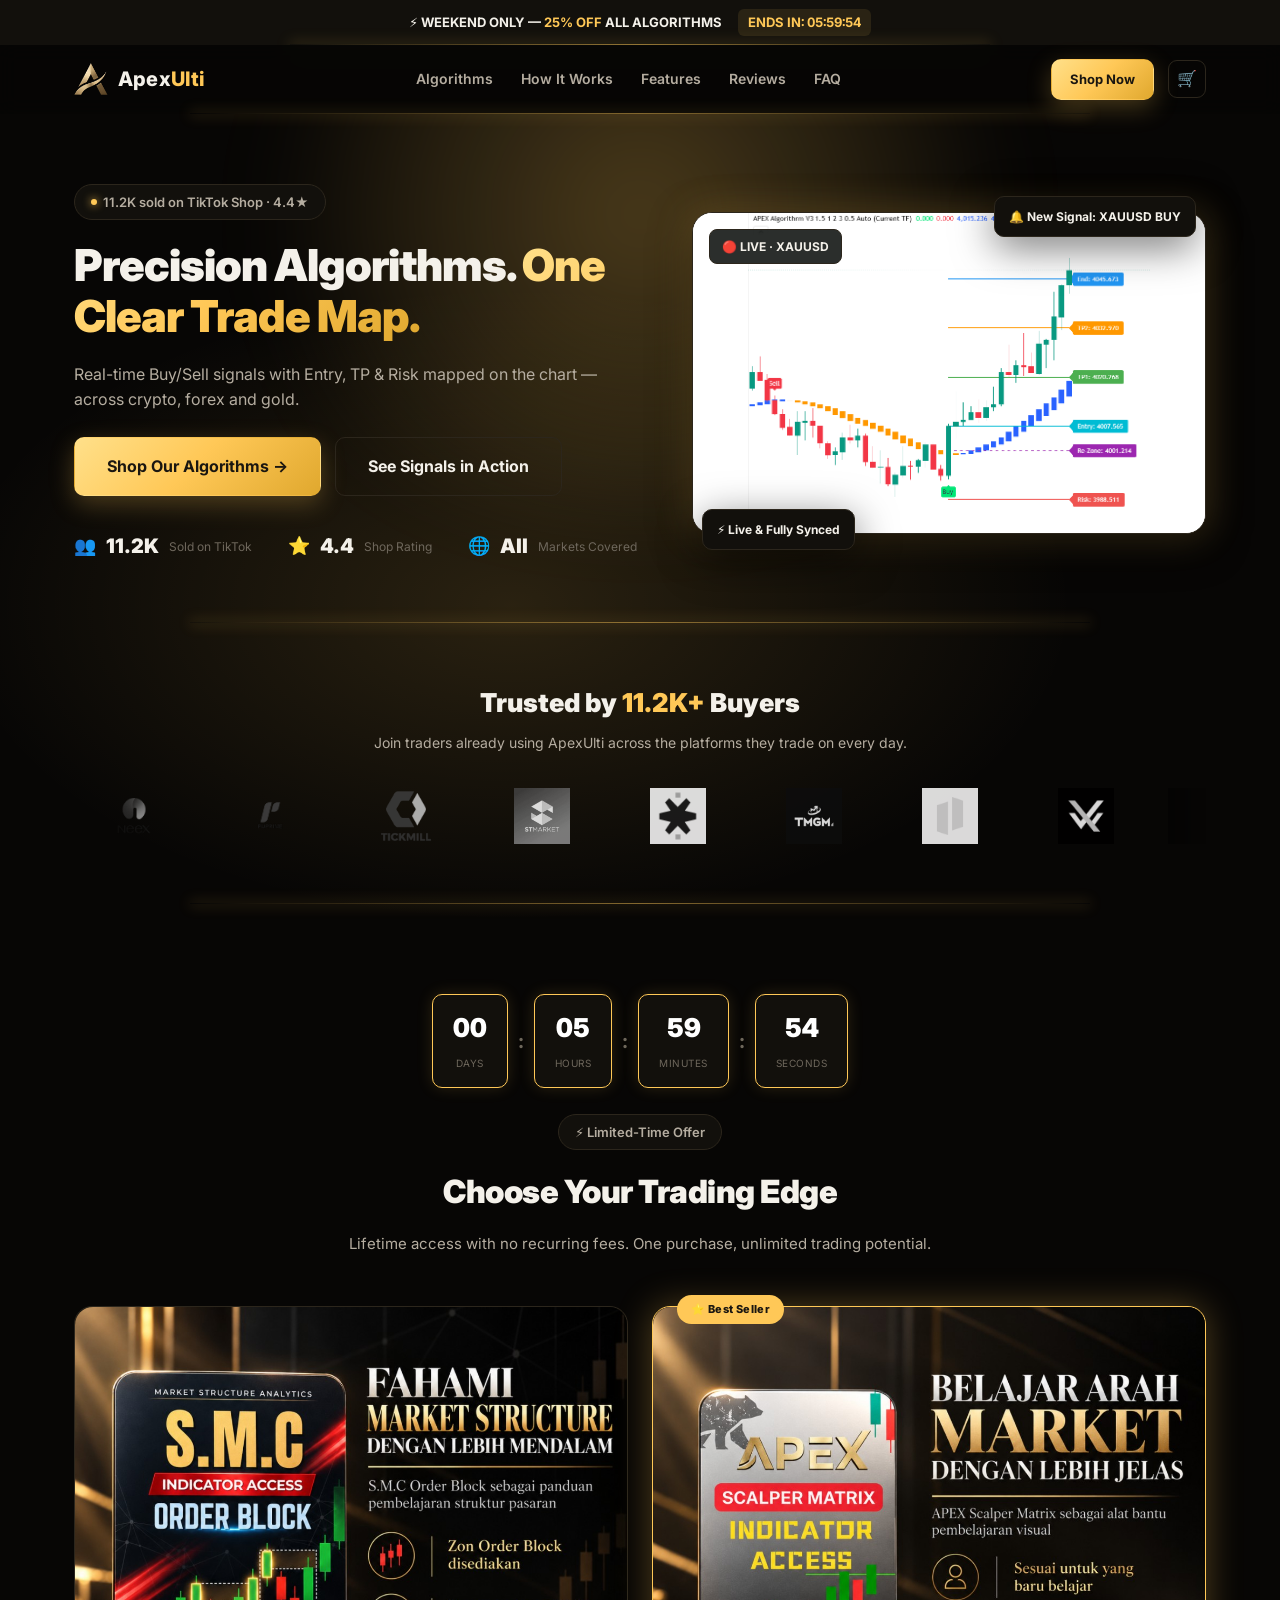
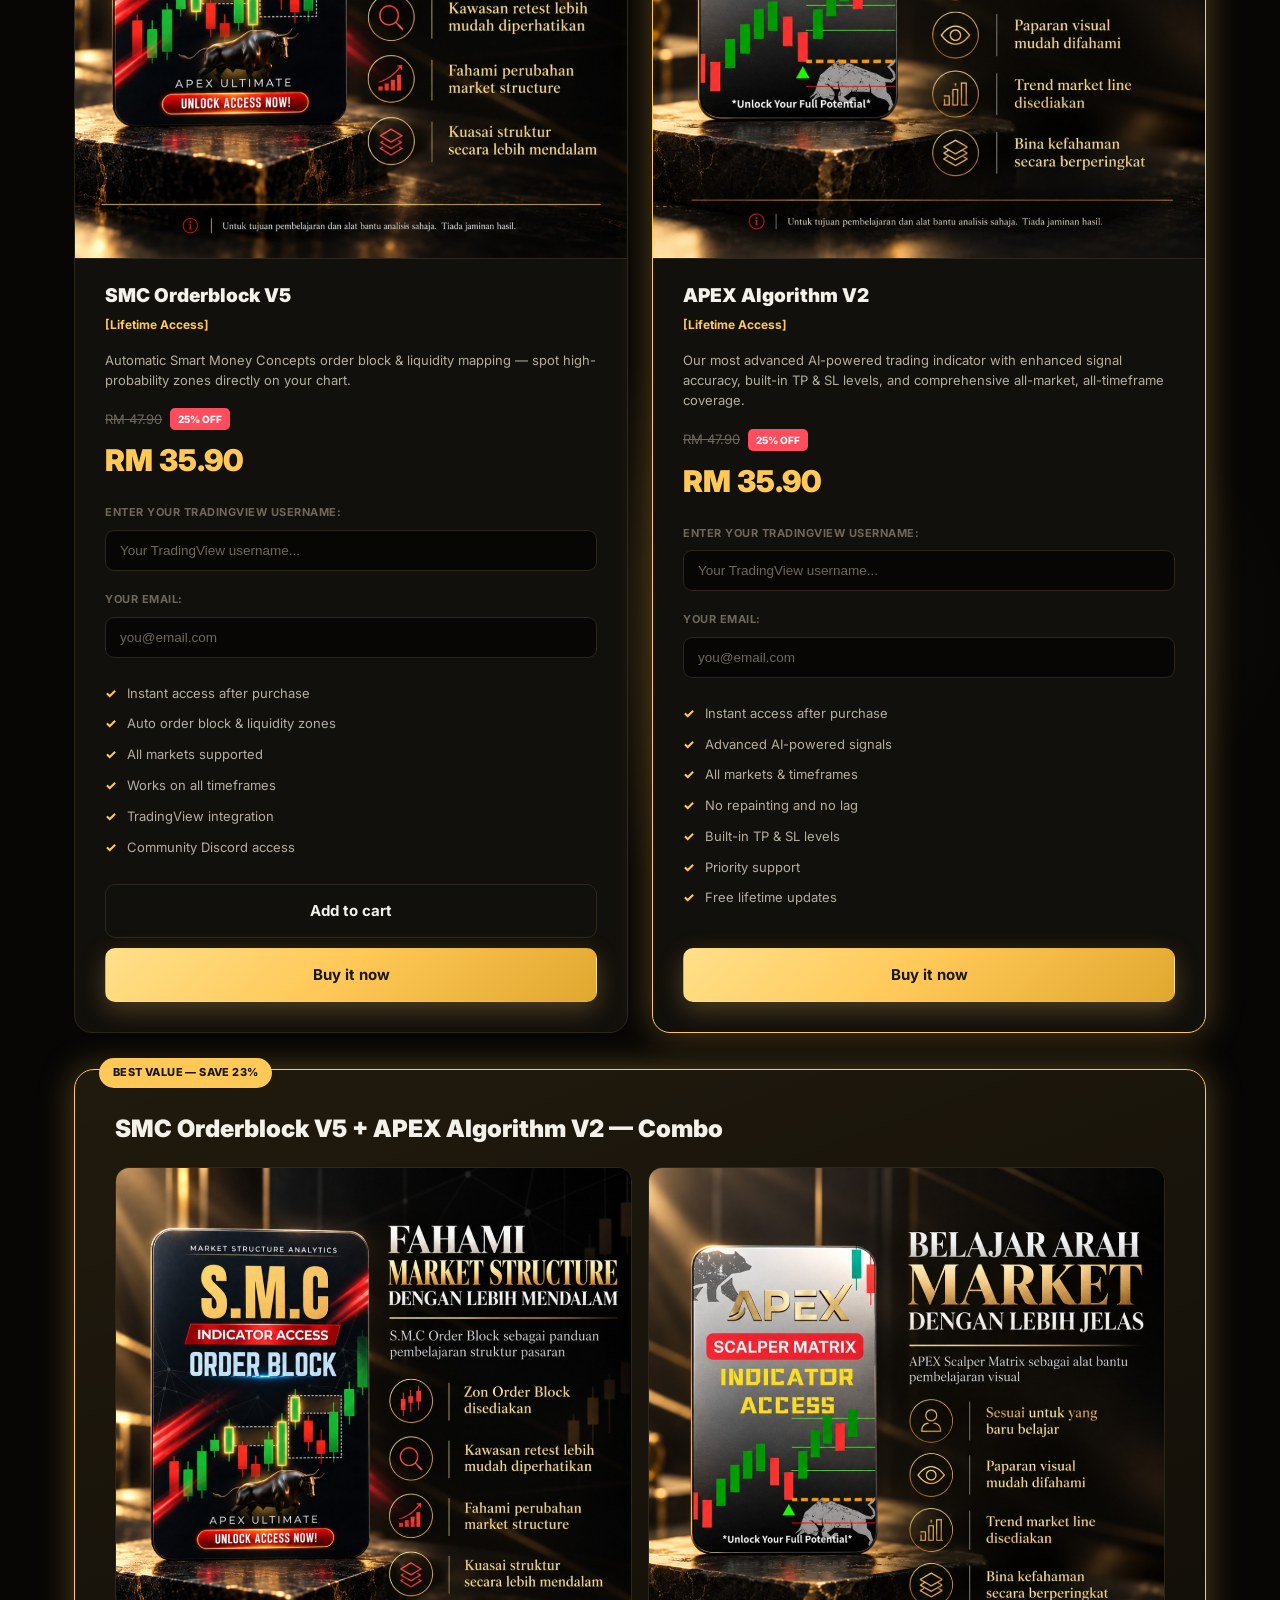
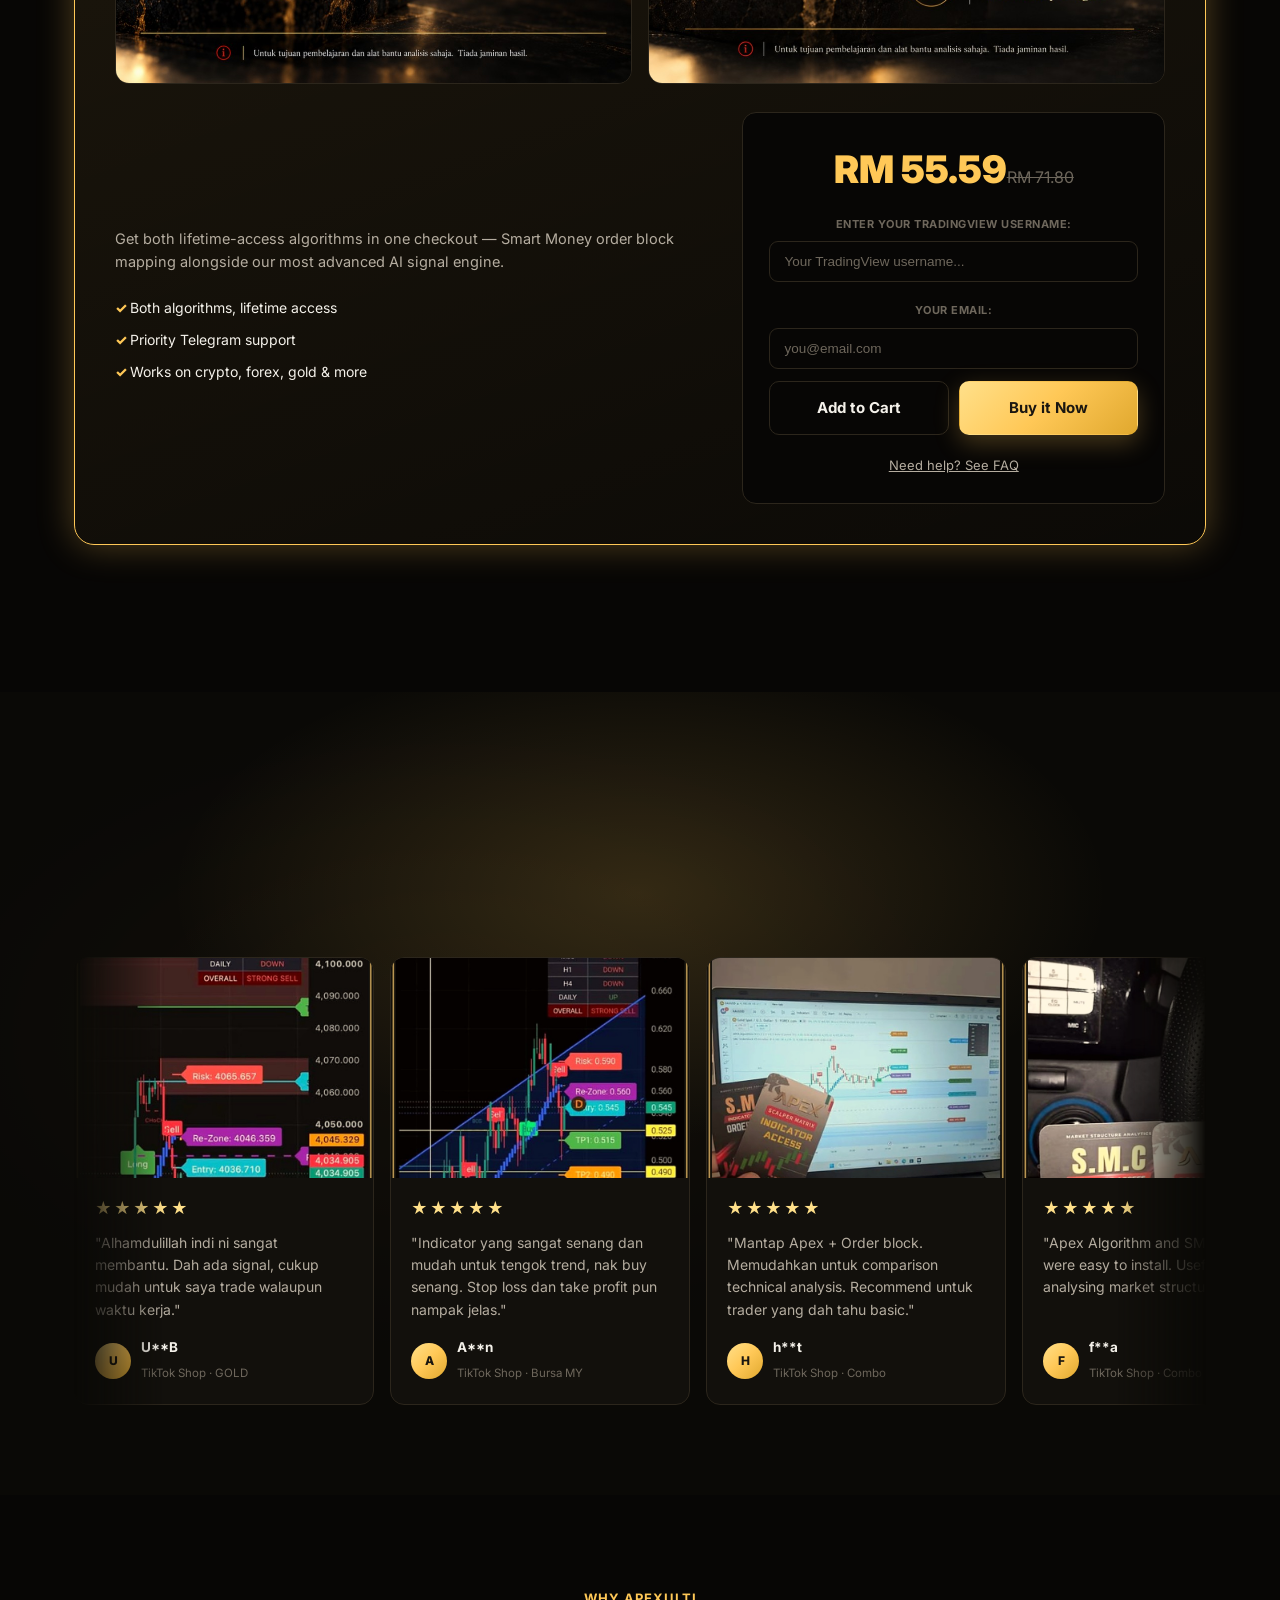
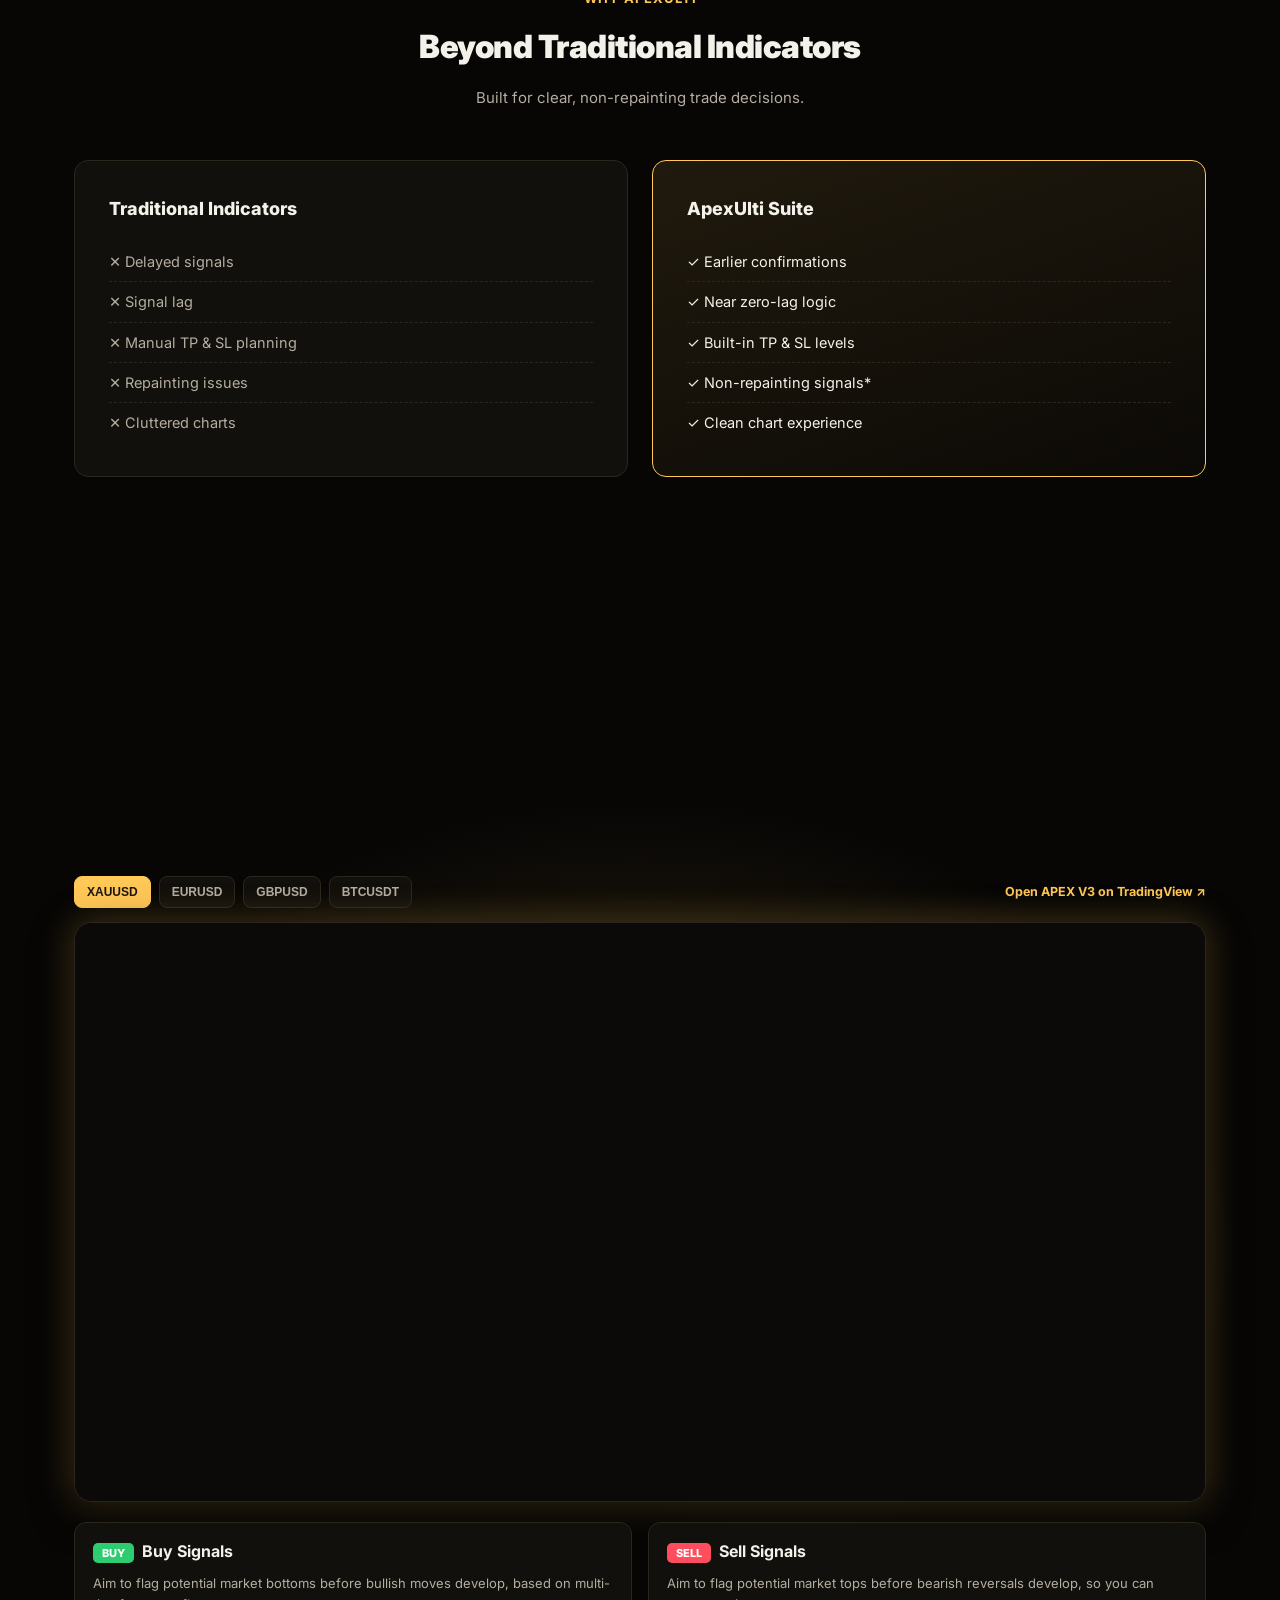
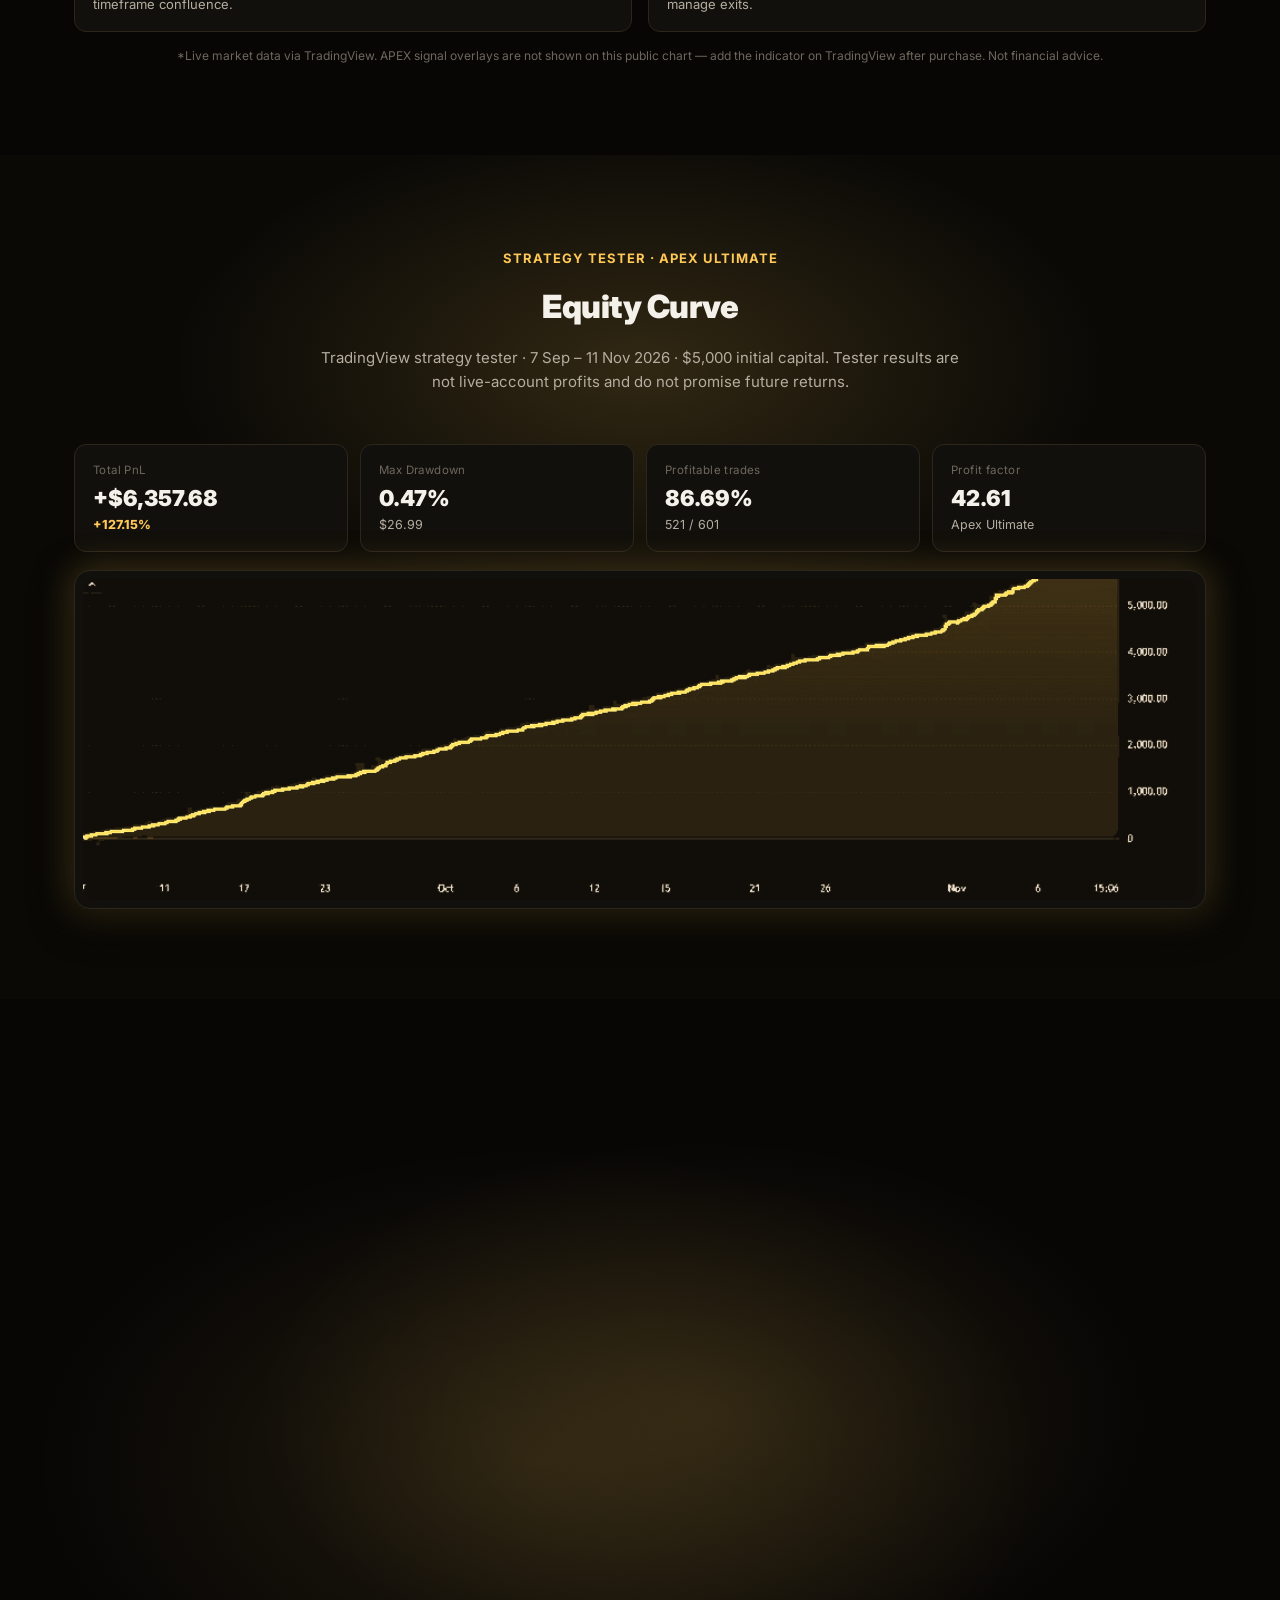
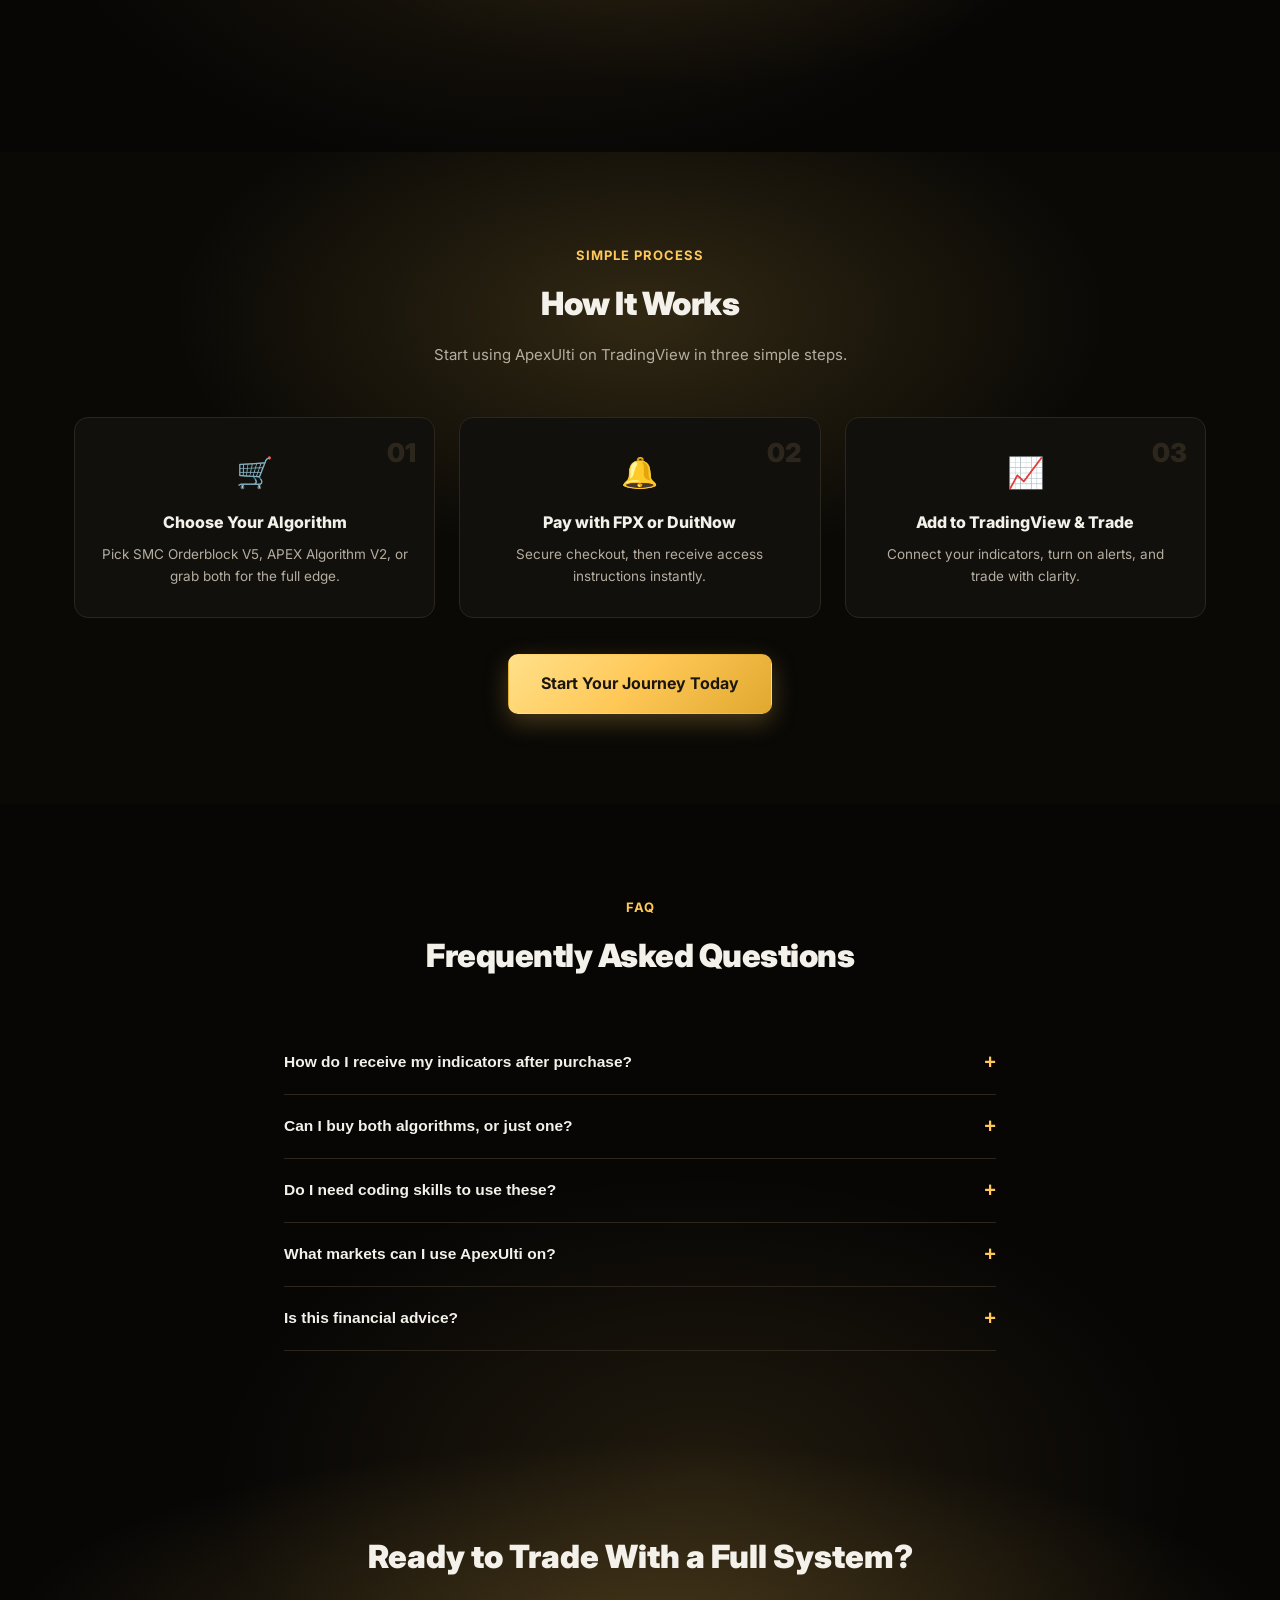
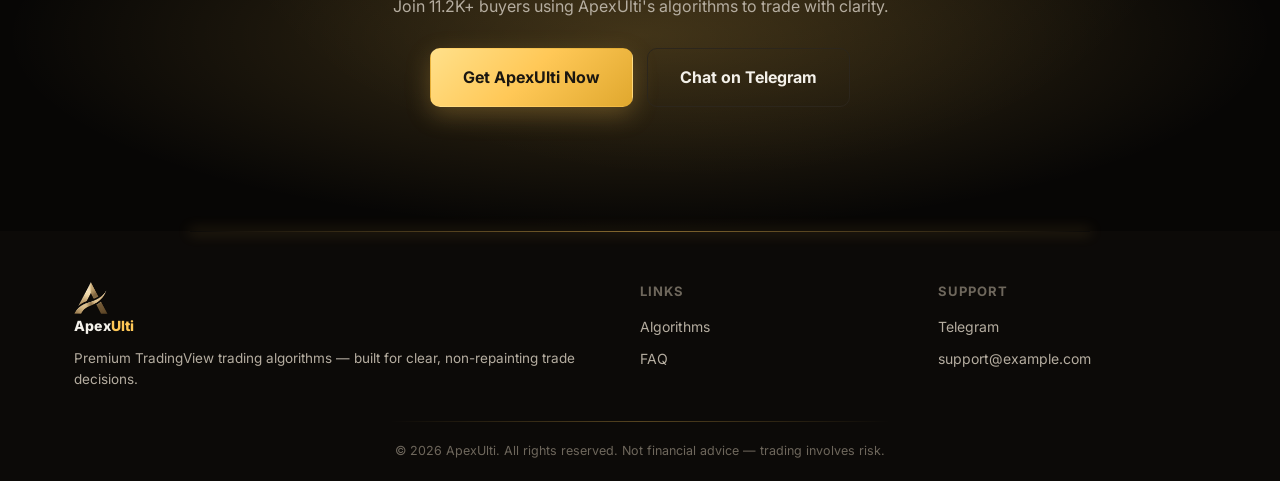
==== commit db57d567: "Ask for the buyer's email at checkout so each PayEssence order includes it. Co-authored-by: Cursor <" ====
--- a/index.html
+++ b/index.html
@@ -148,6 +148,8 @@
           <div class="flagship-now" data-now>RM 35.90</div>
           <label class="flagship-toggle-label" for="smcUsername">Enter your TradingView username:</label>
           <input class="flagship-input" id="smcUsername" type="text" placeholder="Your TradingView username...">
+          <label class="flagship-toggle-label" for="smcEmail">Your email:</label>
+          <input class="flagship-input" id="smcEmail" type="email" placeholder="you@email.com" autocomplete="email">
           <ul class="flagship-feats">
             <li>Instant access after purchase</li>
             <li>Auto order block &amp; liquidity zones</li>
@@ -172,6 +174,8 @@
           <div class="flagship-now" data-now>RM 35.90</div>
           <label class="flagship-toggle-label" for="apexUsername">Enter your TradingView username:</label>
           <input class="flagship-input" id="apexUsername" type="text" placeholder="Your TradingView username...">
+          <label class="flagship-toggle-label" for="apexEmail">Your email:</label>
+          <input class="flagship-input" id="apexEmail" type="email" placeholder="you@email.com" autocomplete="email">
           <ul class="flagship-feats">
             <li>Instant access after purchase</li>
             <li>Advanced AI-powered signals</li>
@@ -208,7 +212,9 @@
           <div class="bundle-buy">
             <div class="bundle-price"><span class="price-now">RM 55.59</span><span class="price-was">RM 71.80</span></div>
             <label class="flagship-toggle-label" for="comboUsername">Enter your TradingView username:</label>
-            <input class="flagship-input" id="comboUsername" type="text" placeholder="Your TradingView username..." style="margin-bottom:12px;">
+            <input class="flagship-input" id="comboUsername" type="text" placeholder="Your TradingView username...">
+            <label class="flagship-toggle-label" for="comboEmail">Your email:</label>
+            <input class="flagship-input" id="comboEmail" type="email" placeholder="you@email.com" autocomplete="email" style="margin-bottom:12px;">
             <div class="btn-row" style="margin-bottom:10px;">
               <a href="#" class="btn btn-outline cart-btn" data-variant-key="combo">Add to Cart</a>
               <a href="#" class="btn btn-primary buy-btn" data-variant-key="combo">Buy it Now</a>
@@ -523,6 +529,6 @@
 
 <div class="toast" id="toast">Added to cart ✓</div>
 
-<script src="script.js?v=20261117pay"></script>
+<script src="script.js?v=20261117email"></script>
 </body>
 </html>
